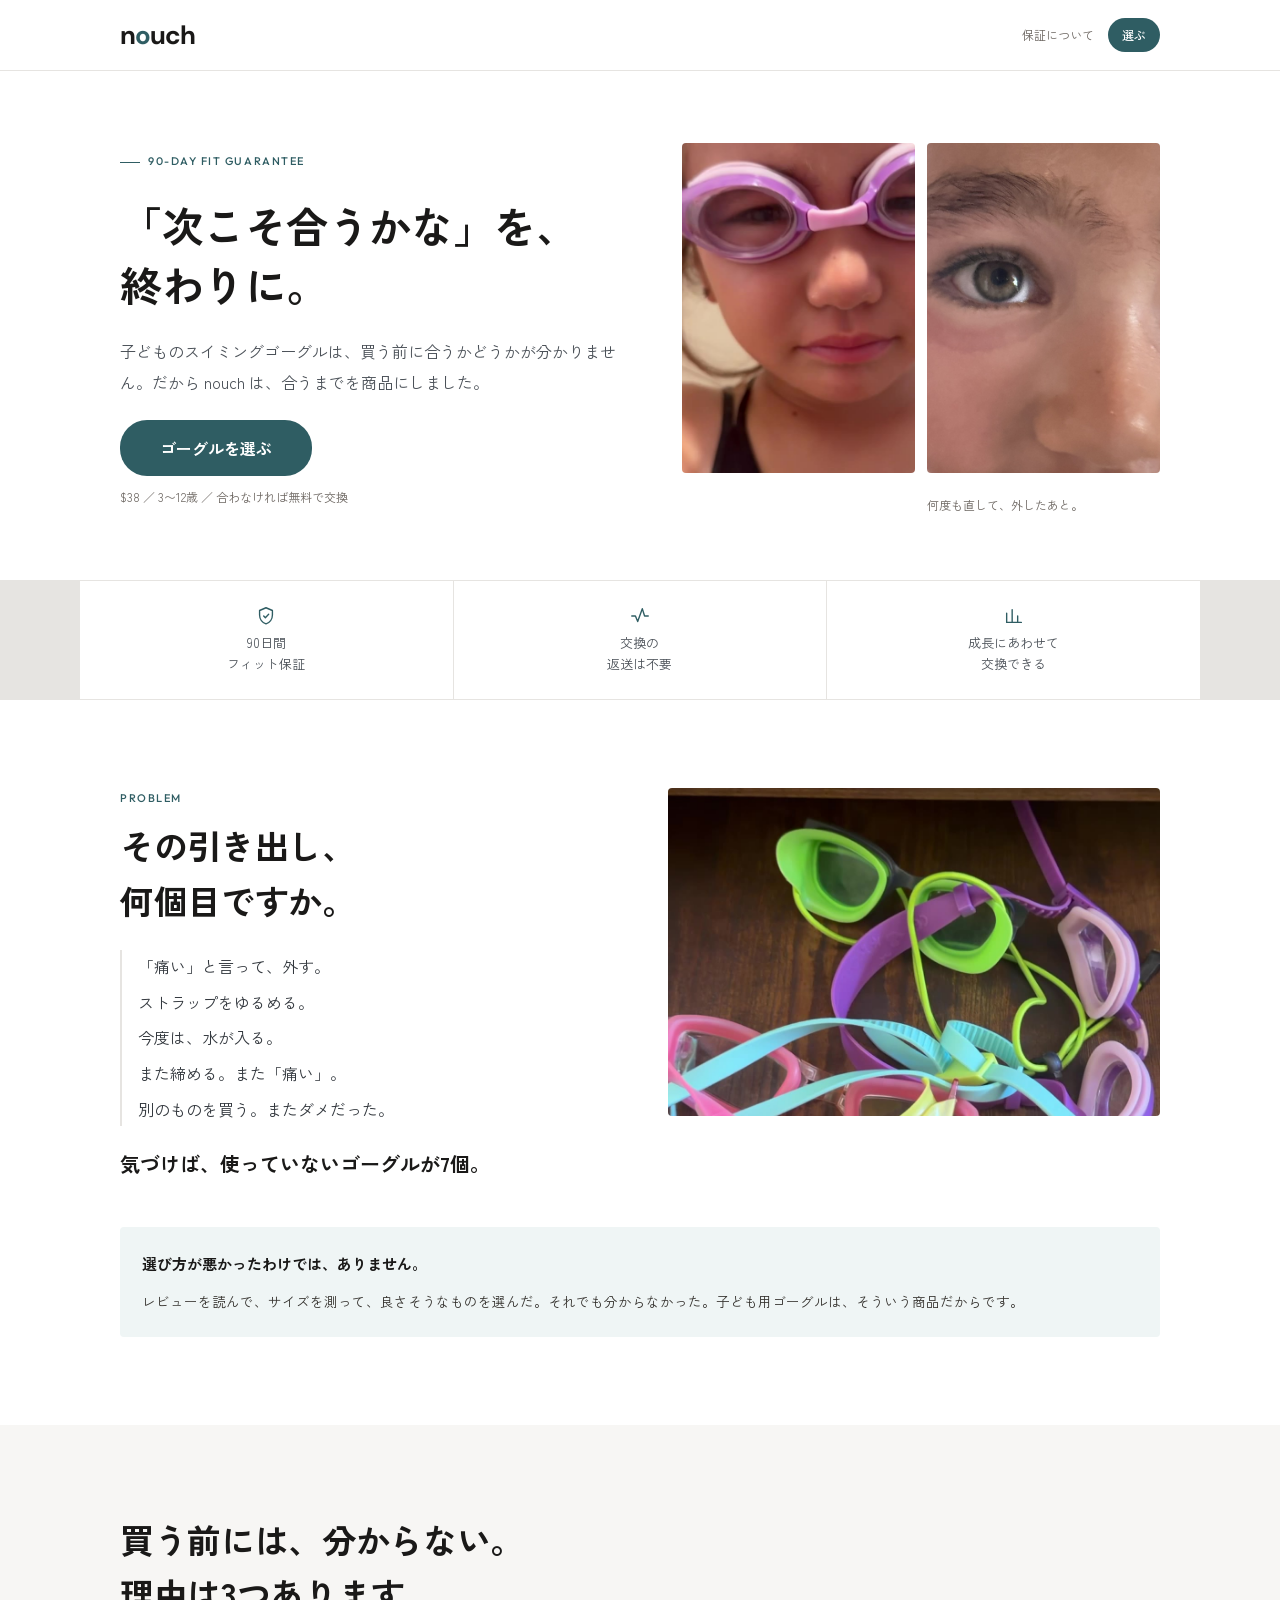
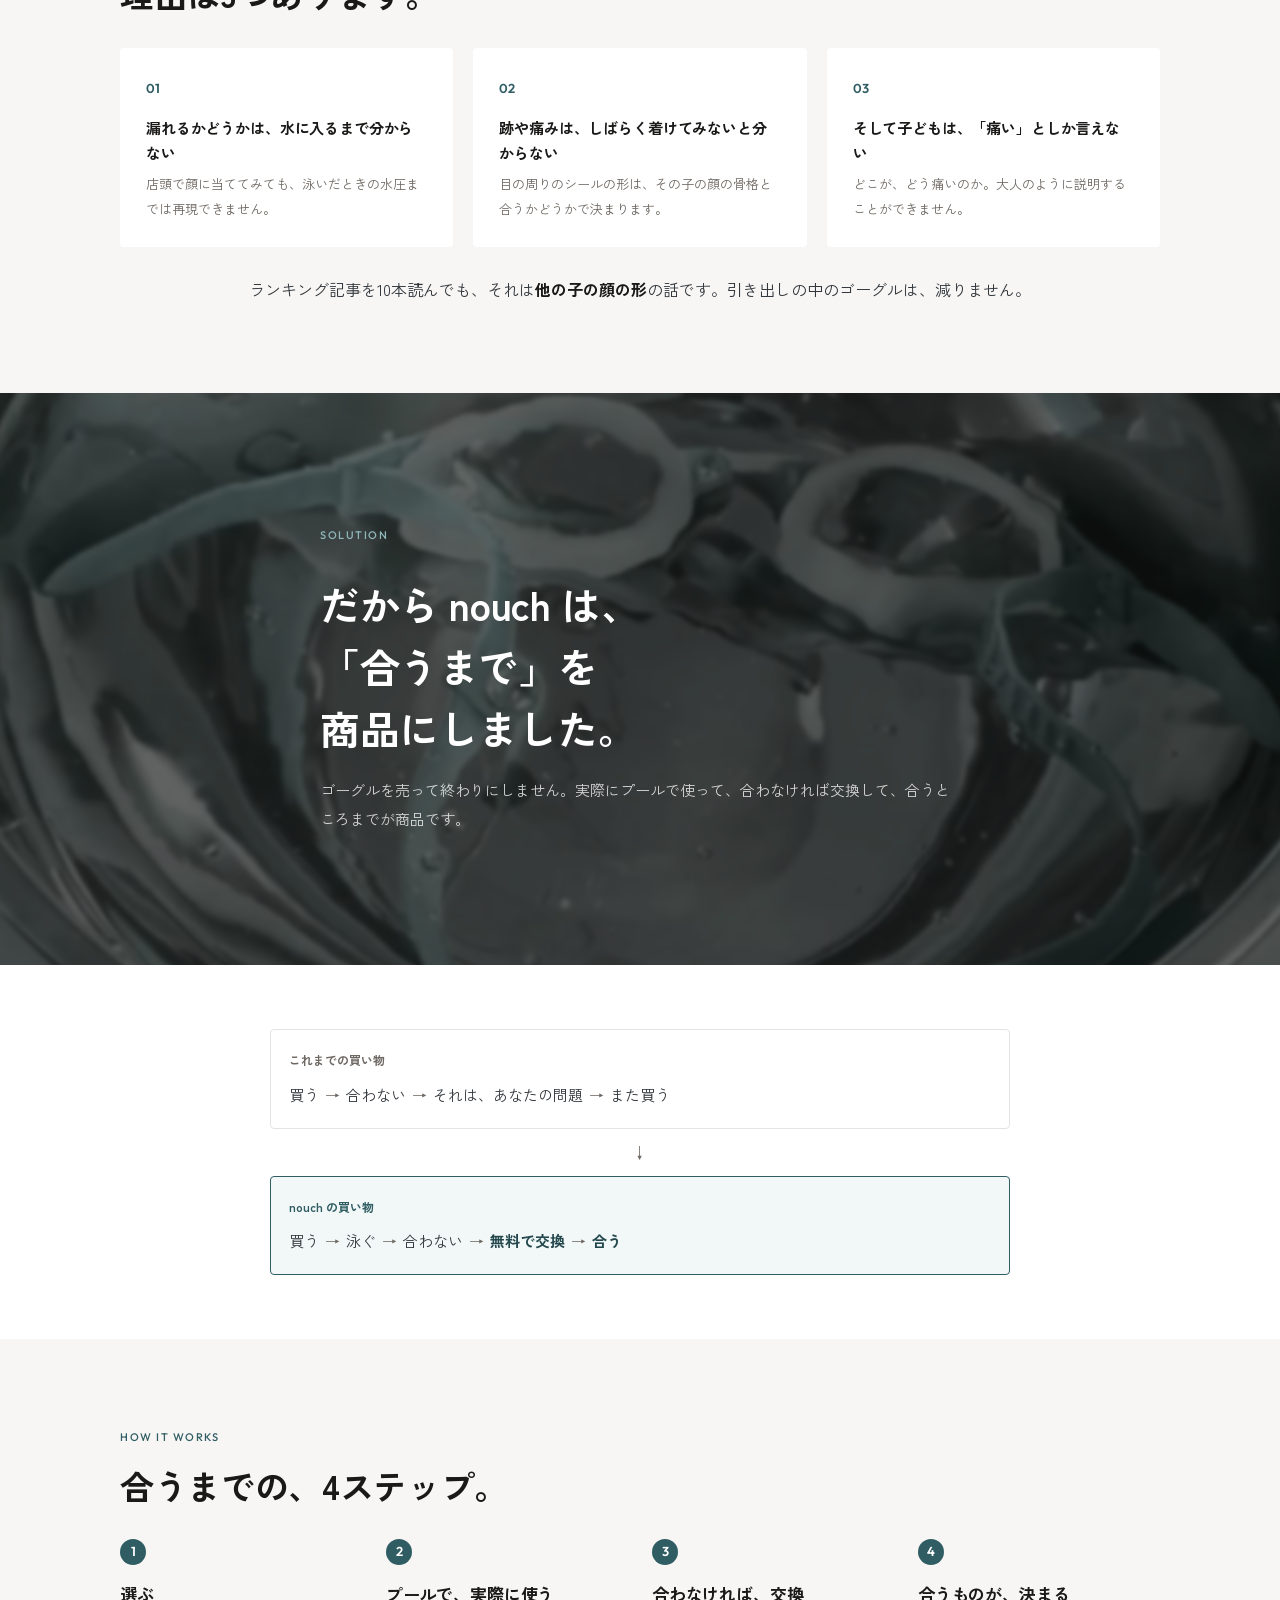
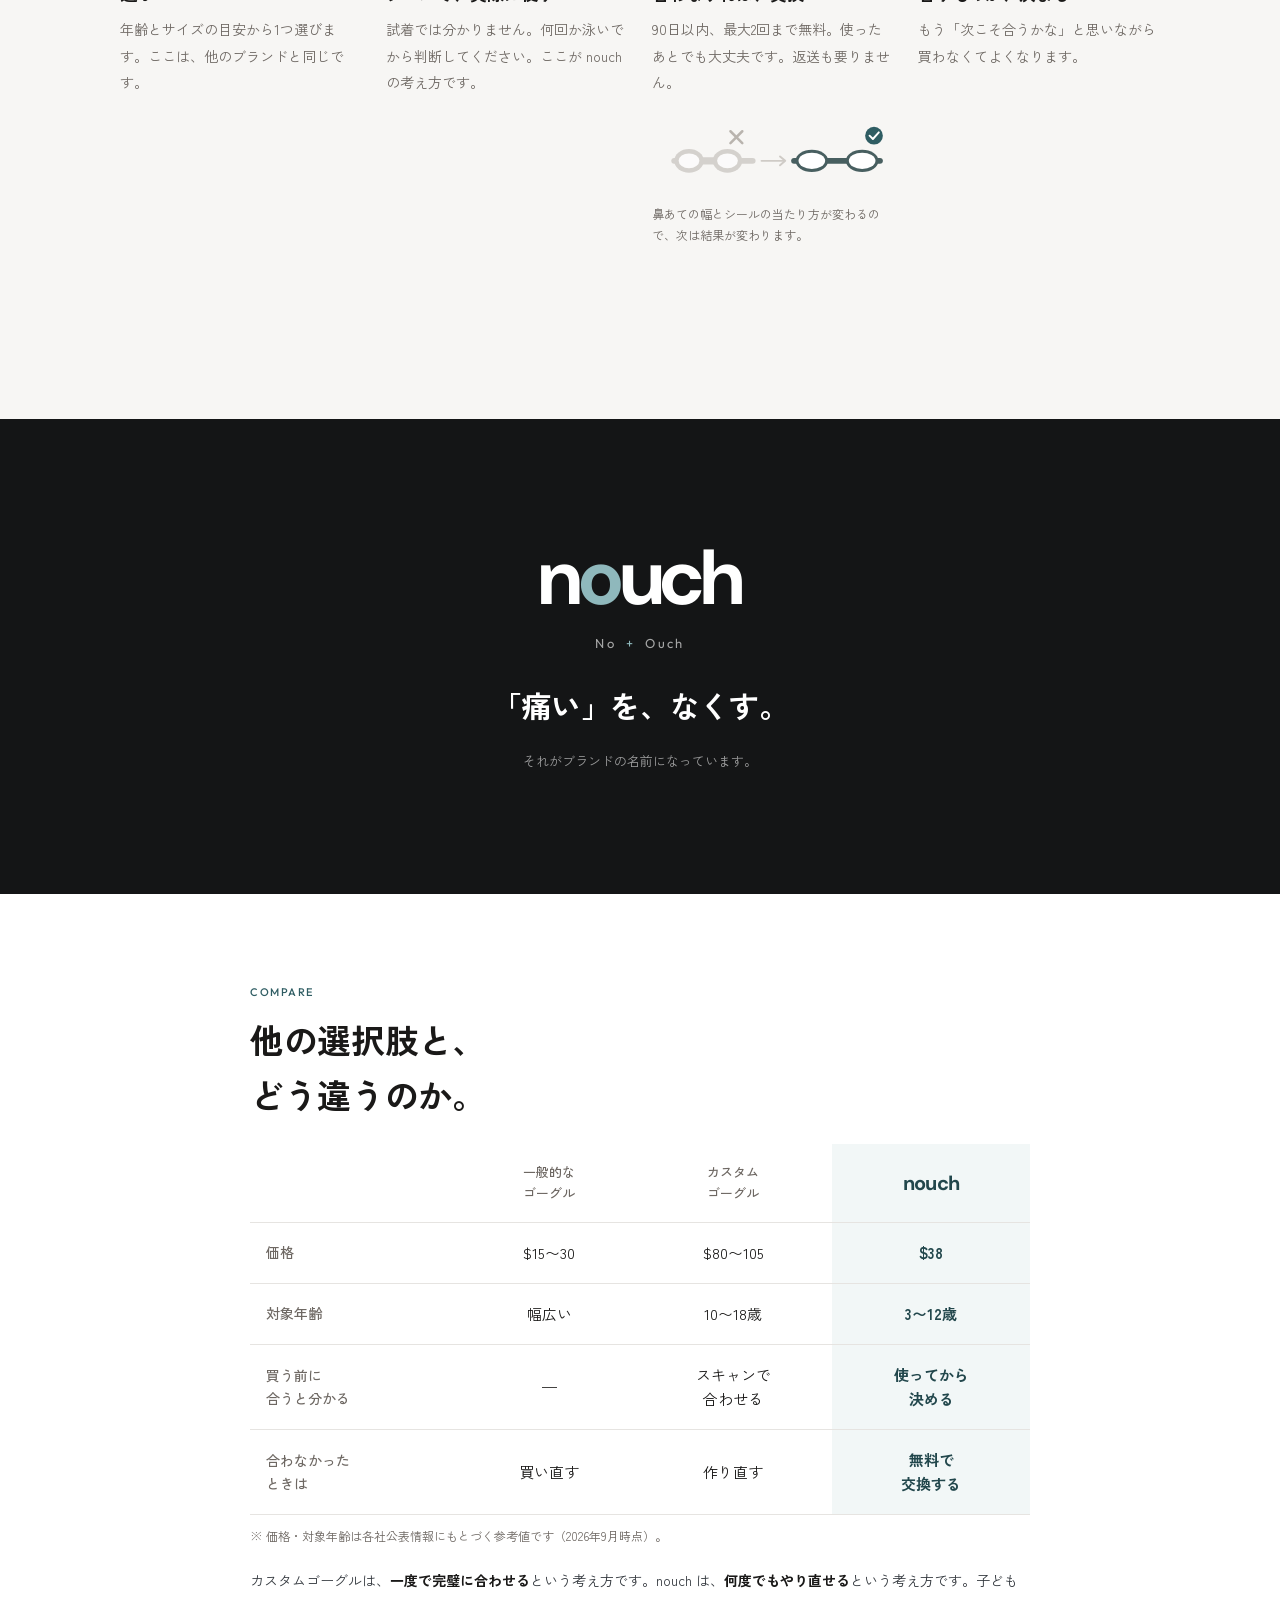
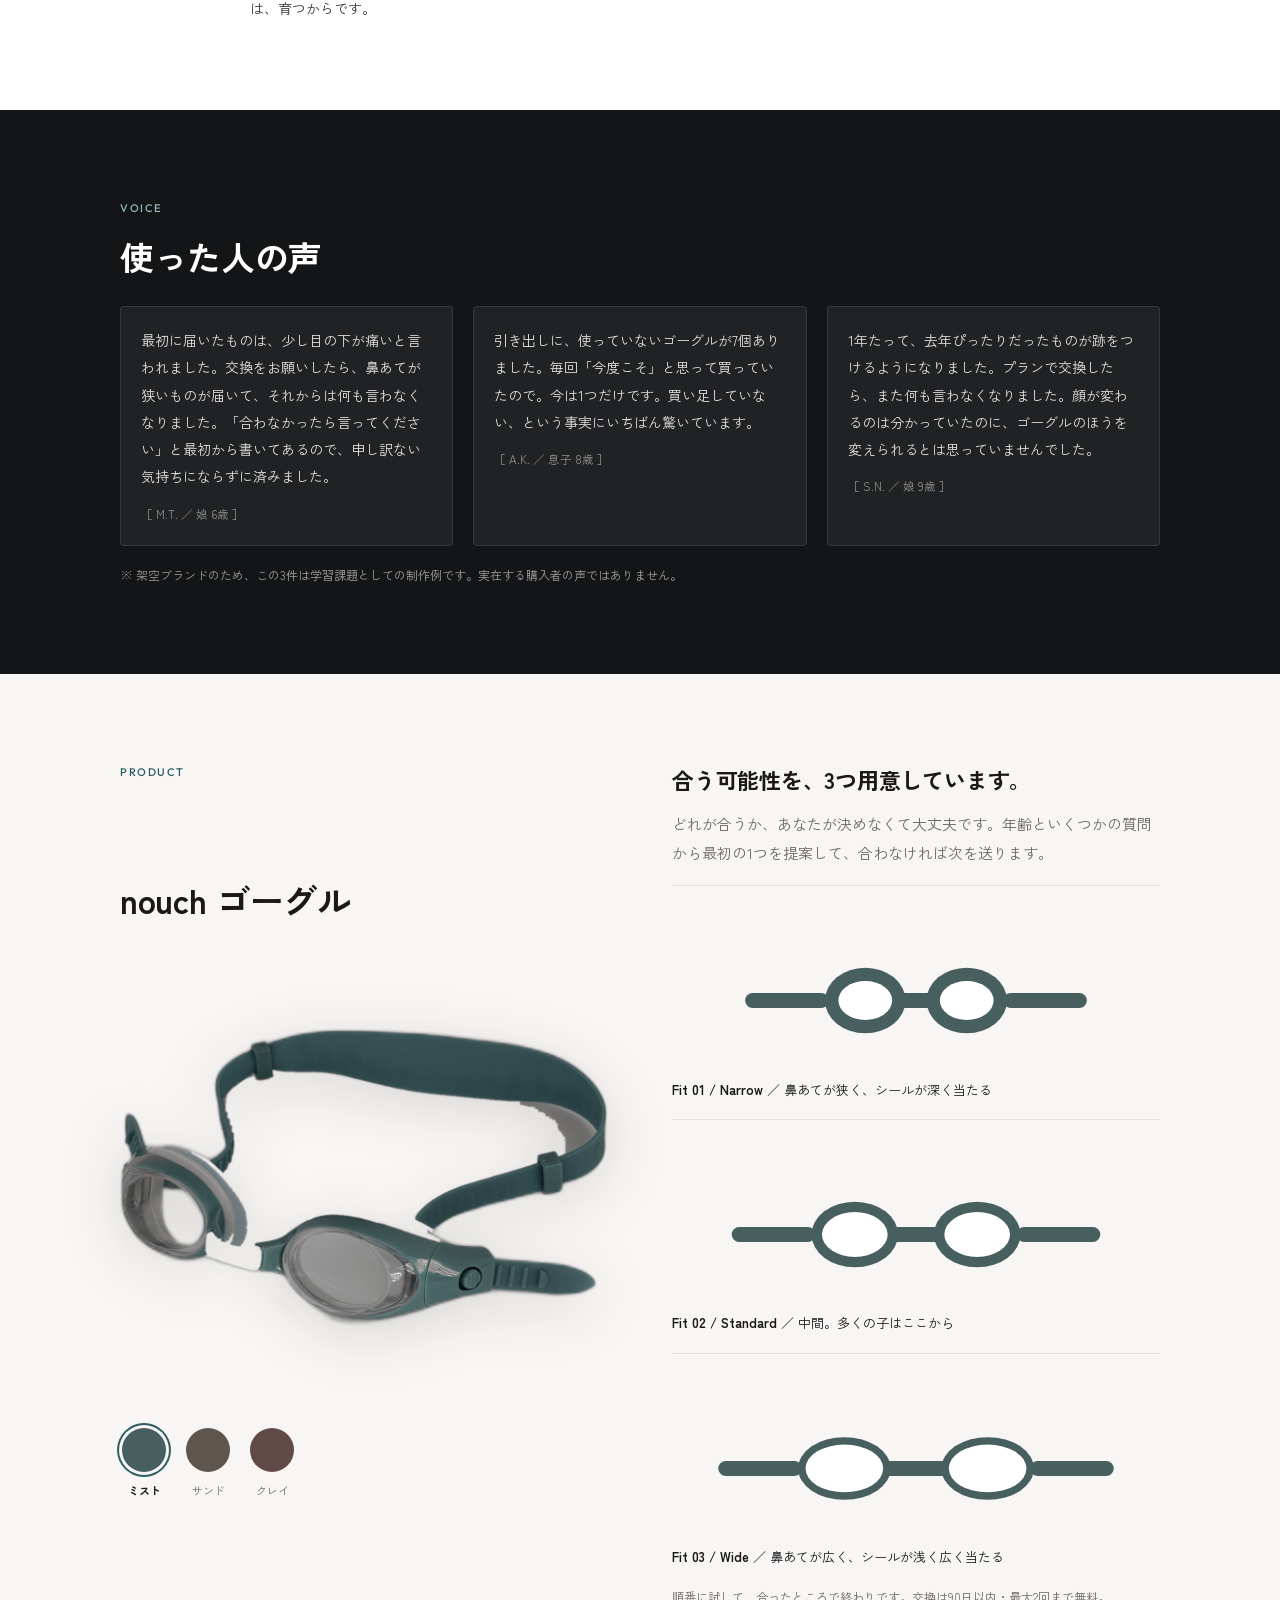
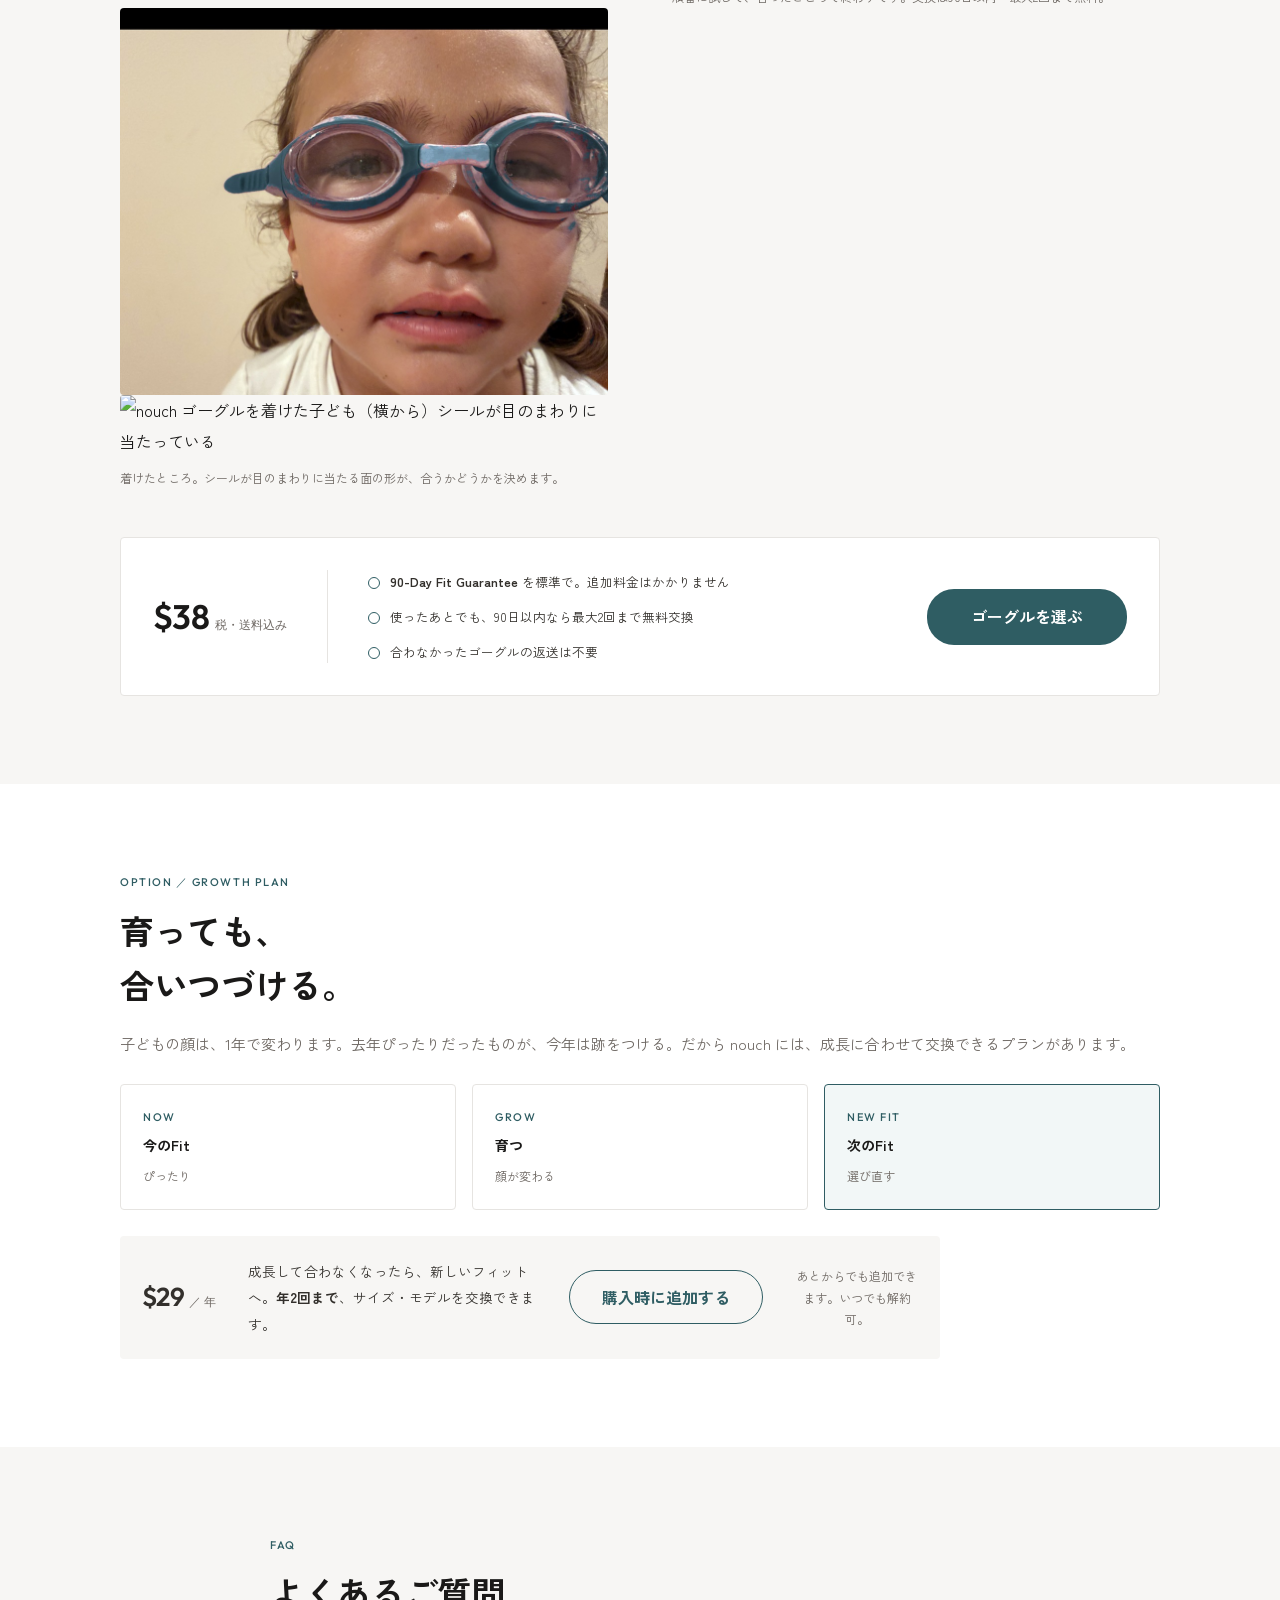
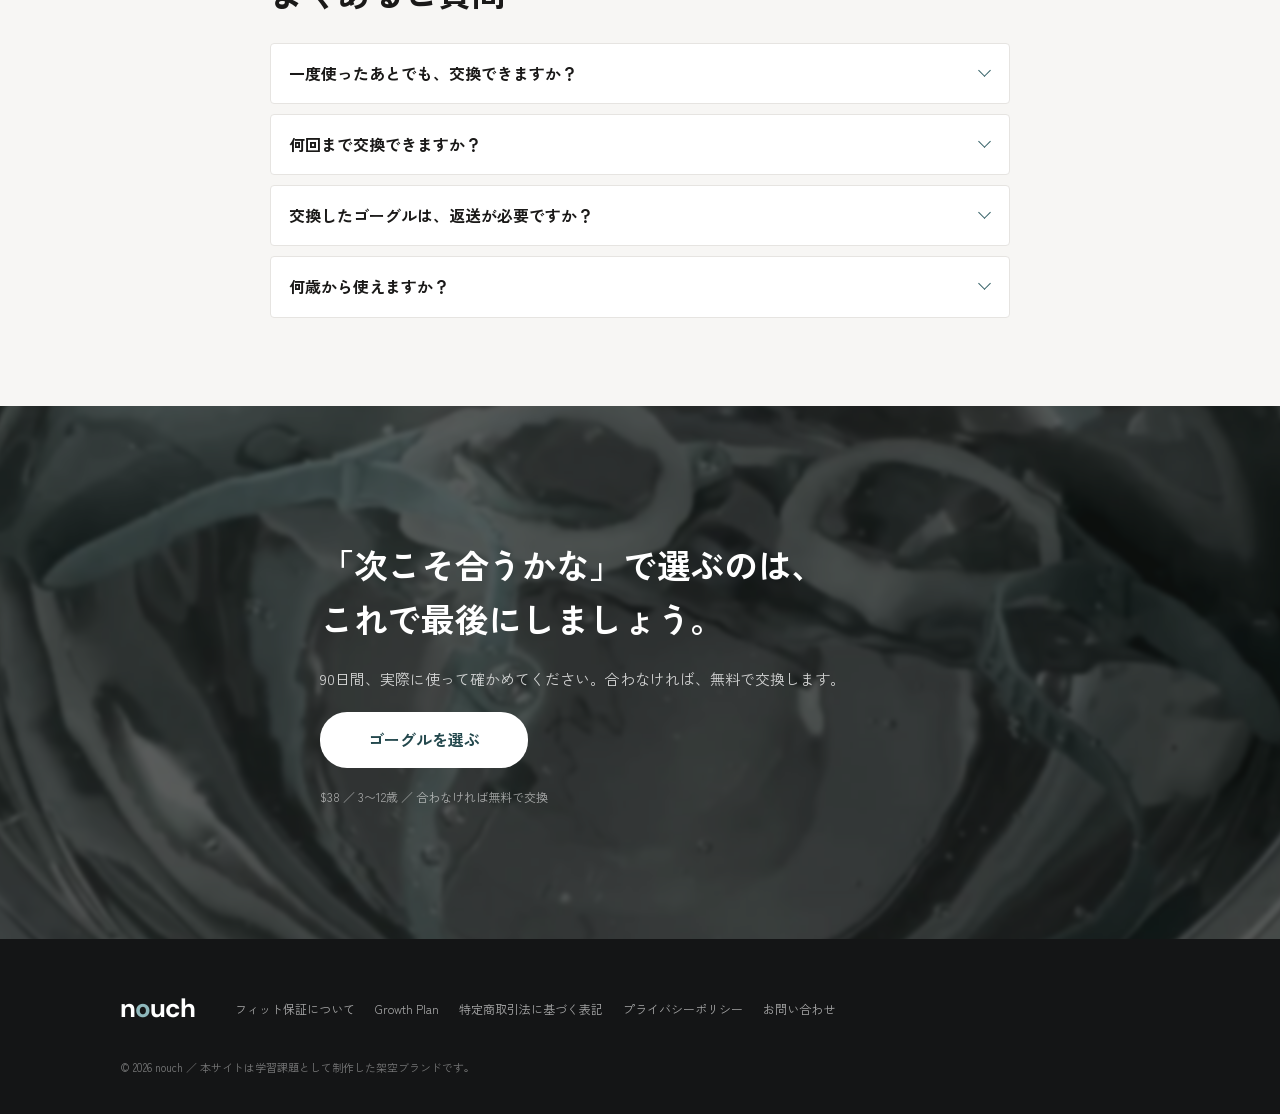
==== index.html @ 3e22a040 "Revise product images and captions in index.html Updated product images and captions for clarity." ====
<!DOCTYPE html>
<html lang="ja">
<head>
<meta charset="UTF-8">
<meta name="viewport" content="width=device-width, initial-scale=1">
<title>nouch ／ 痛くない。そして、育っても合いつづける。</title>
<meta name="description" content="子どものスイミングゴーグルは、買う前に合うかどうかが分かりません。だから nouch は、合うまでを商品にしました。90日間のフィット保証つき。$38。">
<meta property="og:title" content="nouch ／「次こそ合うかな」を、終わりに。">
<meta property="og:description" content="実際にプールで使ってから決められる、子ども用スイミングゴーグル。合わなければ無料で交換します。">
<meta property="og:type" content="website">
<meta property="og:image" content="fv-poster.jpg">
<link rel="preconnect" href="https://fonts.googleapis.com">
<link rel="preconnect" href="https://fonts.gstatic.com" crossorigin>
<link href="https://fonts.googleapis.com/css2?family=Zen+Kaku+Gothic+New:wght@400;500;700&family=Outfit:wght@300;400;500;600&family=DM+Sans:wght@700&display=swap" rel="stylesheet">
<link rel="stylesheet" href="style.css">
<!-- Google Tag Manager -->
<script>(function(w,d,s,l,i){w[l]=w[l]||[];w[l].push({'gtm.start':
new Date().getTime(),event:'gtm.js'});var f=d.getElementsByTagName(s)[0],
j=d.createElement(s),dl=l!='dataLayer'?'&l='+l:'';j.async=true;j.src=
'https://www.googletagmanager.com/gtm.js?id='+i+dl;f.parentNode.insertBefore(j,f);
})(window,document,'script','dataLayer','GTM-XXXXXXX');</script>
<!-- End Google Tag Manager -->
</head>
<body>
<noscript><iframe src="https://www.googletagmanager.com/ns.html?id=GTM-XXXXXXX"
height="0" width="0" style="display:none;visibility:hidden"></iframe></noscript>

<!-- ============ header ============ -->
<header class="header">
  <div class="wrap header__in">
    <a class="logo" href="#top">n<span>o</span>uch</a>
    <nav class="header__nav">
      <a href="#faq">保証について</a>
      <a class="btn btn--sm" href="#product" data-cta="header">選ぶ</a>
    </nav>
  </div>
</header>

<main id="top">

<!-- ============ FV ============ -->
<section class="fv">
  <div class="wrap fv__in">
    <div class="fv__copy">
      <p class="eyebrow"><span class="eyebrow__rule"></span>90-DAY FIT GUARANTEE</p>
      <h1 class="fv__h1">「次こそ合うかな」を、<br>終わりに。</h1>
      <p class="fv__lead">子どものスイミングゴーグルは、買う前に合うかどうかが分かりません。だから nouch は、合うまでを商品にしました。</p>
      <div class="fv__cta">
        <a class="btn btn--lg" href="#product" data-cta="fv">ゴーグルを選ぶ</a>
        <p class="note note--center">$38 ／ 3〜12歳 ／ 合わなければ無料で交換</p>
      </div>
    </div>
    <figure class="fv__media">
      <video class="fv__video" src="fv-fit.mp4" poster="fv-poster.jpg"
             autoplay muted loop playsinline preload="metadata"
             aria-label="いま使っているゴーグルを着けて、指で何度も位置を直している"></video>
      <img class="fv__mark" src="mark.jpg" alt="ゴーグルを外したあと、目のまわりに残った跡">
      <figcaption class="caption">何度も直して、外したあと。</figcaption>
    </figure>
  </div>
</section>

<!-- ============ trust bar ============ -->
<section class="trust">
  <div class="wrap trust__in">
    <div class="trust__item">
      <svg viewBox="0 0 24 24" aria-hidden="true"><path d="M12 3l7 3v5c0 4.4-2.9 8.3-7 9.5C7.9 19.3 5 15.4 5 11V6l7-3z"/><path d="M9.5 12l1.8 1.8 3.6-3.6"/></svg>
      <p>90日間<br>フィット保証</p>
    </div>
    <div class="trust__item">
      <svg viewBox="0 0 24 24" aria-hidden="true"><path d="M3 12h4l2.5 6 5-14L17 12h4"/></svg>
      <p>交換の<br>返送は不要</p>
    </div>
    <div class="trust__item">
      <svg viewBox="0 0 24 24" aria-hidden="true"><path d="M4 19V9M10 19V5M16 19v-7M4 19h16"/></svg>
      <p>成長にあわせて<br>交換できる</p>
    </div>
  </div>
</section>

<!-- ============ problem ============ -->
<section class="problem">
  <div class="wrap">
    <p class="label">PROBLEM</p>
    <h2 class="h2">その引き出し、<br>何個目ですか。</h2>
    <figure class="figure reveal">
      <video class="figure__video" id="drawerVideo"
             src="drawer.mp4" poster="drawer.jpg"
             muted playsinline preload="metadata"
             aria-label="引き出しを開けると、使われなくなった子ども用スイミングゴーグルが詰まっている"></video>
    </figure>
    <ol class="loop reveal">
      <li>「痛い」と言って、外す。</li>
      <li>ストラップをゆるめる。</li>
      <li>今度は、水が入る。</li>
      <li>また締める。また「痛い」。</li>
      <li>別のものを買う。またダメだった。</li>
    </ol>
    <p class="loop__end reveal">気づけば、使っていないゴーグルが7個。</p>

    <div class="card card--soft reveal">
      <p class="card__title">選び方が悪かったわけでは、ありません。</p>
      <p>レビューを読んで、サイズを測って、良さそうなものを選んだ。それでも分からなかった。子ども用ゴーグルは、そういう商品だからです。</p>
    </div>
  </div>
</section>

<!-- ============ why you can't know ============ -->
<section class="why">
  <div class="wrap">
    <h2 class="h2">買う前には、分からない。<br>理由は3つあります。</h2>
    <ol class="reasons">
      <li class="reason reveal">
        <span class="reason__no">01</span>
        <div>
          <h3>漏れるかどうかは、水に入るまで分からない</h3>
          <p>店頭で顔に当ててみても、泳いだときの水圧までは再現できません。</p>
        </div>
      </li>
      <li class="reason reveal">
        <span class="reason__no">02</span>
        <div>
          <h3>跡や痛みは、しばらく着けてみないと分からない</h3>
          <p>目の周りのシールの形は、その子の顔の骨格と合うかどうかで決まります。</p>
        </div>
      </li>
      <li class="reason reveal">
        <span class="reason__no">03</span>
        <div>
          <h3>そして子どもは、「痛い」としか言えない</h3>
          <p>どこが、どう痛いのか。大人のように説明することができません。</p>
        </div>
      </li>
    </ol>
    <p class="why__close reveal">ランキング記事を10本読んでも、それは<strong>他の子の顔の形</strong>の話です。引き出しの中のゴーグルは、減りません。</p>
  </div>
</section>

<!-- ============ solution turn ============ -->
<section class="solution">
  <video class="solution__bg" src="water.mp4" poster="water.jpg"
         autoplay muted loop playsinline preload="none"></video>
  <div class="solution__scrim"></div>
  <div class="wrap solution__in">
    <p class="label label--light">SOLUTION</p>
    <h2 class="h2 h2--light">だから nouch は、<br>「合うまで」を<br>商品にしました。</h2>
    <p class="lead lead--light">ゴーグルを売って終わりにしません。実際にプールで使って、合わなければ交換して、合うところまでが商品です。</p>
  </div>
</section>

<!-- ============ before / after ============ -->
<section class="flowcmp">
  <div class="wrap">
    <div class="flowcmp__box reveal">
      <p class="flowcmp__ttl">これまでの買い物</p>
      <p class="flowcmp__row">買う <span>→</span> 合わない <span>→</span> それは、あなたの問題 <span>→</span> また買う</p>
    </div>
    <div class="flowcmp__arrow" aria-hidden="true">↓</div>
    <div class="flowcmp__box flowcmp__box--on reveal">
      <p class="flowcmp__ttl">nouch の買い物</p>
      <p class="flowcmp__row">買う <span>→</span> 泳ぐ <span>→</span> 合わない <span>→</span> <strong>無料で交換</strong> <span>→</span> <strong>合う</strong></p>
    </div>
  </div>
</section>

<!-- ============ how it works ============ -->
<section class="how" id="how">
  <div class="wrap">
    <p class="label">HOW IT WORKS</p>
    <h2 class="h2">合うまでの、4ステップ。</h2>
    <ol class="steps">
      <li class="step reveal">
        <span class="step__no">1</span>
        <div class="step__body">
          <h3>選ぶ</h3>
          <p>年齢とサイズの目安から1つ選びます。ここは、他のブランドと同じです。</p>
        </div>
      </li>
      <li class="step reveal">
        <span class="step__no">2</span>
        <div class="step__body">
          <h3>プールで、実際に使う</h3>
          <p>試着では分かりません。何回か泳いでから判断してください。ここが nouch の考え方です。</p>
        </div>
      </li>
      <li class="step reveal">
        <span class="step__no">3</span>
        <div class="step__body">
          <h3>合わなければ、交換</h3>
          <p>90日以内、最大2回まで無料。使ったあとでも大丈夫です。返送も要りません。</p>

          <figure class="switch" id="switch">
            <svg viewBox="0 0 327 112" role="img" aria-label="合わなかったフィットから、別のフィットへ交換される図">
              <g class="switch__a">
                <rect x="50" y="61" width="52" height="10" rx="5"/>
                <path d="M 30 66 h 14" stroke-width="8" stroke-linecap="round"/>
                <path d="M 122 66 h 14" stroke-width="8" stroke-linecap="round"/>
                <ellipse cx="50" cy="66" rx="20" ry="16"/>
                <ellipse cx="102" cy="66" rx="20" ry="16"/>
                <ellipse class="lens" cx="50" cy="66" rx="14" ry="10"/>
                <ellipse class="lens" cx="102" cy="66" rx="14" ry="10"/>
              </g>
              <g class="switch__x">
                <path d="M 106 26 l 16 16"/><path d="M 122 26 l -16 16"/>
              </g>
              <g class="switch__arrow">
                <path d="M 148 66 h 30"/>
                <path d="M 173 60 l 7 6 l -7 6"/>
              </g>
              <g class="switch__b">
                <rect x="216" y="62" width="68" height="8" rx="4"/>
                <path d="M 192 66 h 14" stroke-width="8" stroke-linecap="round"/>
                <path d="M 294 66 h 14" stroke-width="8" stroke-linecap="round"/>
                <ellipse cx="216" cy="66" rx="22" ry="15"/>
                <ellipse cx="284" cy="66" rx="22" ry="15"/>
                <ellipse class="lens" cx="216" cy="66" rx="18" ry="11"/>
                <ellipse class="lens" cx="284" cy="66" rx="18" ry="11"/>
              </g>
              <g class="switch__check">
                <circle cx="300" cy="32" r="12"/>
                <path d="M 294 32 l 4.5 4.5 l 8 -9"/>
              </g>
            </svg>
            <figcaption class="note">鼻あての幅とシールの当たり方が変わるので、次は結果が変わります。</figcaption>
          </figure>
        </div>
      </li>
      <li class="step reveal">
        <span class="step__no">4</span>
        <div class="step__body">
          <h3>合うものが、決まる</h3>
          <p>もう「次こそ合うかな」と思いながら買わなくてよくなります。</p>
        </div>
      </li>
    </ol>
    <p class="callout reveal">合わなかったゴーグルの返送は不要です。送り返す手間も、送料もかかりません。</p>
  </div>
</section>

<!-- ============ name reveal ============ -->
<section class="name">
  <div class="wrap name__in">
    <p class="name__mark">n<span>o</span>uch</p>
    <p class="name__eq"><span>No</span><i>+</i><span>Ouch</span></p>
    <h2 class="name__h">「痛い」を、なくす。</h2>
    <p class="name__sub">それがブランドの名前になっています。</p>
  </div>
</section>

<!-- ============ compare ============ -->
<section class="compare">
  <div class="wrap">
    <p class="label">COMPARE</p>
    <h2 class="h2">他の選択肢と、<br>どう違うのか。</h2>
    <div class="table-scroll reveal">
      <table class="table">
        <thead>
          <tr>
            <th scope="col"><span class="sr-only">項目</span></th>
            <th scope="col">一般的な<br>ゴーグル</th>
            <th scope="col">カスタム<br>ゴーグル</th>
            <th scope="col" class="is-nouch">nouch</th>
          </tr>
        </thead>
        <tbody>
          <tr><th scope="row">価格</th><td>$15〜30</td><td>$80〜105</td><td class="is-nouch">$38</td></tr>
          <tr><th scope="row">対象年齢</th><td>幅広い</td><td>10〜18歳</td><td class="is-nouch">3〜12歳</td></tr>
          <tr><th scope="row">買う前に<br>合うと分かる</th><td>—</td><td>スキャンで<br>合わせる</td><td class="is-nouch">使ってから<br>決める</td></tr>
          <tr><th scope="row">合わなかった<br>ときは</th><td>買い直す</td><td>作り直す</td><td class="is-nouch">無料で<br>交換する</td></tr>
        </tbody>
      </table>
    </div>
    <p class="note">※ 価格・対象年齢は各社公表情報にもとづく参考値です（2026年9月時点）。</p>
    <p class="compare__close reveal">カスタムゴーグルは、<strong>一度で完璧に合わせる</strong>という考え方です。nouch は、<strong>何度でもやり直せる</strong>という考え方です。子どもは、育つからです。</p>
  </div>
</section>

<!-- ============ voice ============ -->
<section class="voice">
  <div class="wrap">
    <p class="label label--light">VOICE</p>
    <h2 class="h2 h2--light">使った人の声</h2>
    <div class="voice__list">
      <blockquote class="quote reveal">
        <p>最初に届いたものは、少し目の下が痛いと言われました。交換をお願いしたら、鼻あてが狭いものが届いて、それからは何も言わなくなりました。「合わなかったら言ってください」と最初から書いてあるので、申し訳ない気持ちにならずに済みました。</p>
        <footer>［ M.T. ／ 娘 6歳 ］</footer>
      </blockquote>
      <blockquote class="quote reveal">
        <p>引き出しに、使っていないゴーグルが7個ありました。毎回「今度こそ」と思って買っていたので。今は1つだけです。買い足していない、という事実にいちばん驚いています。</p>
        <footer>［ A.K. ／ 息子 8歳 ］</footer>
      </blockquote>
      <blockquote class="quote reveal">
        <p>1年たって、去年ぴったりだったものが跡をつけるようになりました。プランで交換したら、また何も言わなくなりました。顔が変わるのは分かっていたのに、ゴーグルのほうを変えられるとは思っていませんでした。</p>
        <footer>［ S.N. ／ 娘 9歳 ］</footer>
      </blockquote>
    </div>
    <p class="note note--light">※ 架空ブランドのため、この3件は学習課題としての制作例です。実在する購入者の声ではありません。</p>
  </div>
</section>

<!-- ============ product ============ -->
<section class="product" id="product">
  <div class="wrap">
    <p class="label">PRODUCT</p>
    <h2 class="h2">nouch ゴーグル</h2>

    <figure class="product__photo">
      <img id="productImg" src="product-mist.png" alt="nouch ゴーグル ミスト">
    </figure>

    <div class="swatches" role="group" aria-label="カラーを選ぶ">
      <button class="swatch is-on" data-color="mist" aria-pressed="true"><span style="background:#485F60"></span>ミスト</button>
      <button class="swatch" data-color="sand" aria-pressed="false"><span style="background:#5E554E"></span>サンド</button>
      <button class="swatch" data-color="clay" aria-pressed="false"><span style="background:#604947"></span>クレイ</button>
    </div>
    <figure class="product__worn reveal">
      <div class="product__worn-grid">
        <img src="product-worn.jpg" alt="nouch ゴーグルを着けた子ども（正面）">
        <img src="product-side.jpg" alt="nouch ゴーグルを着けた子ども（横から）シールが目のまわりに当たっている">
      </div>
      <figcaption class="caption">着けたところ。シールが目のまわりに当たる面の形が、合うかどうかを決めます。</figcaption>
    </figure>

    <!-- fit lineup -->
    <div class="fits reveal">
      <h3 class="h3">合う可能性を、3つ用意しています。</h3>
      <p class="lead">どれが合うか、あなたが決めなくて大丈夫です。年齢といくつかの質問から最初の1つを提案して、合わなければ次を送ります。</p>

      <div class="fit">
        <svg class="fit__svg" viewBox="0 0 327 112" aria-hidden="true">
          <rect x="129.5" y="61" width="68" height="10" rx="5"/>
          <path d="M 100 66 h -46" stroke-width="10" stroke-linecap="round"/>
          <path d="M 227 66 h 46" stroke-width="10" stroke-linecap="round"/>
          <ellipse cx="129.5" cy="66" rx="27" ry="22"/><ellipse cx="197.5" cy="66" rx="27" ry="22"/>
          <ellipse class="lens" cx="129.5" cy="66" rx="18" ry="13"/><ellipse class="lens" cx="197.5" cy="66" rx="18" ry="13"/>
        </svg>
        <p class="fit__label"><strong>Fit 01 / Narrow</strong> ／ 鼻あてが狭く、シールが深く当たる</p>
      </div>
      <div class="fit">
        <svg class="fit__svg" viewBox="0 0 327 112" aria-hidden="true">
          <rect x="122.5" y="61" width="82" height="10" rx="5"/>
          <path d="M 91 66 h -46" stroke-width="10" stroke-linecap="round"/>
          <path d="M 236 66 h 46" stroke-width="10" stroke-linecap="round"/>
          <ellipse cx="122.5" cy="66" rx="29" ry="22"/><ellipse cx="204.5" cy="66" rx="29" ry="22"/>
          <ellipse class="lens" cx="122.5" cy="66" rx="22" ry="15"/><ellipse class="lens" cx="204.5" cy="66" rx="22" ry="15"/>
        </svg>
        <p class="fit__label"><strong>Fit 02 / Standard</strong> ／ 中間。多くの子はここから</p>
      </div>
      <div class="fit">
        <svg class="fit__svg" viewBox="0 0 327 112" aria-hidden="true">
          <rect x="115.5" y="61" width="96" height="10" rx="5"/>
          <path d="M 82 66 h -46" stroke-width="10" stroke-linecap="round"/>
          <path d="M 245 66 h 46" stroke-width="10" stroke-linecap="round"/>
          <ellipse cx="115.5" cy="66" rx="31" ry="21"/><ellipse cx="211.5" cy="66" rx="31" ry="21"/>
          <ellipse class="lens" cx="115.5" cy="66" rx="26" ry="16"/><ellipse class="lens" cx="211.5" cy="66" rx="26" ry="16"/>
        </svg>
        <p class="fit__label"><strong>Fit 03 / Wide</strong> ／ 鼻あてが広く、シールが浅く広く当たる</p>
      </div>
      <p class="note">順番に試して、合ったところで終わりです。交換は90日以内・最大2回まで無料。</p>
    </div>

    <!-- colours -->

    <!-- price -->
    <div class="price reveal">
      <p class="price__num">$38 <small>税・送料込み</small></p>
      <ul class="price__list">
        <li><strong>90-Day Fit Guarantee</strong> を標準で。追加料金はかかりません</li>
        <li>使ったあとでも、90日以内なら最大2回まで無料交換</li>
        <li>合わなかったゴーグルの返送は不要</li>
      </ul>
      <a class="btn btn--lg btn--full" href="#" data-cta="product">ゴーグルを選ぶ</a>
    </div>
  </div>
</section>

<!-- ============ growth plan ============ -->
<section class="growth">
  <div class="wrap">
    <p class="label">OPTION ／ GROWTH PLAN</p>
    <h2 class="h2">育っても、<br>合いつづける。</h2>
    <p class="lead">子どもの顔は、1年で変わります。去年ぴったりだったものが、今年は跡をつける。だから nouch には、成長に合わせて交換できるプランがあります。</p>

    <ol class="grow reveal">
      <li><span class="grow__k">NOW</span><span class="grow__t">今のFit</span><span class="grow__d">ぴったり</span></li>
      <li><span class="grow__k">GROW</span><span class="grow__t">育つ</span><span class="grow__d">顔が変わる</span></li>
      <li><span class="grow__k">NEW FIT</span><span class="grow__t">次のFit</span><span class="grow__d">選び直す</span></li>
    </ol>

    <div class="card reveal">
      <p class="price__num price__num--sm">$29 <small>／ 年</small></p>
      <p>成長して合わなくなったら、新しいフィットへ。<strong>年2回まで</strong>、サイズ・モデルを交換できます。</p>
      <a class="btn btn--ghost btn--full" href="#" data-cta="growth">購入時に追加する</a>
      <p class="note note--center">あとからでも追加できます。いつでも解約可。</p>
    </div>
  </div>
</section>

<!-- ============ faq ============ -->
<section class="faq" id="faq">
  <div class="wrap">
    <p class="label">FAQ</p>
    <h2 class="h2">よくあるご質問</h2>
    <div class="faq__list">
      <details class="qa">
        <summary>一度使ったあとでも、交換できますか？</summary>
        <p>はい。むしろ、実際にプールで使ってから判断してください。試着だけでは分からないというのが、nouch の出発点です。</p>
      </details>
      <details class="qa">
        <summary>何回まで交換できますか？</summary>
        <p>ご購入から90日以内、最大2回までです。3つ試して決まらない場合は、私たちの型が足りていないということなので、個別にご相談させてください。</p>
      </details>
      <details class="qa">
        <summary>交換したゴーグルは、返送が必要ですか？</summary>
        <p>不要です。衛生上、使用済みのものを再販することはありません。そのままお手元で処分いただいて構いません。</p>
      </details>
      <details class="qa">
        <summary>何歳から使えますか？</summary>
        <p>3〜12歳を対象に設計しています。特に、まだ自分でフィット感をうまく説明できない4〜9歳のお子さんに向いています。</p>
      </details>
    </div>
  </div>
</section>

<!-- ============ final CTA ============ -->
<section class="final">
  <video class="final__bg" src="water.mp4" poster="water.jpg"
         autoplay muted loop playsinline preload="none"></video>
  <div class="final__scrim"></div>
  <div class="wrap final__in">
    <h2 class="h2 h2--light">「次こそ合うかな」で選ぶのは、<br>これで最後にしましょう。</h2>
    <p class="lead lead--light">90日間、実際に使って確かめてください。合わなければ、無料で交換します。</p>
    <a class="btn btn--lg btn--white btn--full" href="#product" data-cta="final">ゴーグルを選ぶ</a>
    <p class="note note--center note--light">$38 ／ 3〜12歳 ／ 合わなければ無料で交換</p>
  </div>
</section>

</main>

<!-- ============ footer ============ -->
<footer class="footer">
  <div class="wrap">
    <p class="logo logo--light">n<span>o</span>uch</p>
    <nav class="footer__nav">
      <a href="#faq">フィット保証について</a>
      <a href="#">Growth Plan</a>
      <a href="#">特定商取引法に基づく表記</a>
      <a href="#">プライバシーポリシー</a>
      <a href="#">お問い合わせ</a>
    </nav>
    <p class="footer__copy">© 2026 nouch ／ 本サイトは学習課題として制作した架空ブランドです。</p>
  </div>
</footer>

<script src="script.js"></script>
</body>
</html>
---- style.css ----
/* ==========================================================
   nouch LP
   ========================================================== */

:root{
  --mist:#485F60;
  --sand:#5E554E;
  --clay:#604947;
  --accent:#2F5D63;
  --accent-deep:#22474C;
  --accent-light:#8FB8BC;
  --ink:#1A1918;
  --ink-muted:#6E6863;
  --paper:#F7F6F4;
  --line:#E6E4E1;
  --deep:#141516;
  --white:#FFFFFF;

  --wrap:375px;
  --pad:24px;
  --r:4px;
}

*,*::before,*::after{box-sizing:border-box}
html{-webkit-text-size-adjust:100%;scroll-behavior:smooth}
body{
  margin:0;
  background:var(--white);
  color:var(--ink);
  font-family:"Zen Kaku Gothic New","Hiragino Sans","Noto Sans JP",system-ui,sans-serif;
  font-size:15px;
  line-height:1.95;
  -webkit-font-smoothing:antialiased;
  overflow-x:hidden;
}
img,video{max-width:100%;display:block}
p{margin:0}
h1,h2,h3{margin:0;font-weight:700;letter-spacing:-.01em}
ol,ul{margin:0;padding:0;list-style:none}
a{color:inherit}
button{font:inherit;color:inherit;background:none;border:0;cursor:pointer}
table{border-collapse:collapse;width:100%}

.wrap{width:100%;max-width:var(--wrap);margin-inline:auto;padding-inline:var(--pad)}
.sr-only{position:absolute;width:1px;height:1px;overflow:hidden;clip:rect(0 0 0 0);white-space:nowrap}

/* ---------- shared type ---------- */
.label{
  font-family:Outfit,system-ui,sans-serif;
  font-size:11px;letter-spacing:.14em;font-weight:500;
  color:var(--accent);margin-bottom:10px;
}
.label--light{color:var(--accent-light)}
.h2{font-size:24px;line-height:1.6;text-wrap:pretty}
.h2--light{color:var(--white)}
.h3{font-size:18px;line-height:1.6}
.lead{font-size:14px;line-height:1.95;color:var(--ink-muted);text-wrap:pretty}
.lead--light{color:rgba(255,255,255,.78)}
.note{font-size:12px;line-height:1.8;color:var(--ink-muted)}
.note--center{text-align:center}
.note--light{color:rgba(255,255,255,.58)}
.caption{font-size:12px;color:var(--ink-muted);text-align:left;margin-top:8px}

.eyebrow{
  display:flex;align-items:center;gap:8px;
  font-family:Outfit,system-ui,sans-serif;
  font-size:11px;letter-spacing:.14em;font-weight:500;color:var(--accent);
}
.eyebrow__rule{display:block;width:20px;height:1px;background:var(--accent)}

/* ---------- logo ---------- */
.logo{
  font-family:"DM Sans",system-ui,sans-serif;
  font-weight:700;letter-spacing:-.04em;
  font-size:22px;text-decoration:none;color:var(--ink);
}
.logo span{color:var(--accent)}
.logo--light{color:var(--white);font-size:26px}
.logo--light span{color:var(--accent-light)}

/* ---------- buttons ---------- */
.btn{
  display:inline-flex;align-items:center;justify-content:center;
  height:54px;padding:0 26px;border-radius:27px;
  background:var(--accent);color:var(--white);
  font-size:16px;font-weight:700;text-decoration:none;
  transition:background .18s ease,transform .18s ease;
}
.btn:hover{background:var(--accent-deep)}
.btn:active{transform:translateY(1px)}
.btn--sm{height:34px;padding:0 14px;font-size:12px;font-weight:500;border-radius:17px}
.btn--lg{height:56px;font-size:16px}
.btn--full{display:flex;width:100%}
.btn--white{background:var(--white);color:var(--accent-deep)}
.btn--white:hover{background:#EAF0F0}
.btn--ghost{background:transparent;color:var(--accent);border:1.5px solid var(--accent)}
.btn--ghost:hover{background:var(--accent);color:var(--white)}

/* ---------- reveal ---------- */
.reveal{opacity:0;transform:translateY(14px);transition:opacity .6s ease,transform .6s ease}
.reveal.is-in{opacity:1;transform:none}
@media (prefers-reduced-motion:reduce){
  .reveal{opacity:1;transform:none;transition:none}
  html{scroll-behavior:auto}
}

/* ==========================================================
   header
   ========================================================== */
.header{
  position:sticky;top:0;z-index:50;
  background:rgba(255,255,255,.92);
  backdrop-filter:saturate(180%) blur(10px);
  border-bottom:1px solid var(--line);
}
.header__in{display:flex;align-items:center;justify-content:space-between;height:58px}
.header__nav{display:flex;align-items:center;gap:14px}
.header__nav > a:first-child{font-size:12px;color:var(--ink-muted);text-decoration:none}

/* ==========================================================
   FV
   ========================================================== */
.fv__in{display:flex;flex-direction:column;gap:20px;padding-block:36px 32px}
.fv__h1{font-size:29px;line-height:1.5;text-wrap:pretty}
.fv__lead{font-size:15px;line-height:1.95;color:#4b5158;text-wrap:pretty}
.fv__copy{display:flex;flex-direction:column;gap:18px}
.fv__cta{display:flex;flex-direction:column;gap:10px;order:3}
.fv__media{margin:0;display:flex;flex-direction:column;gap:10px}
.fv__video{width:100%;height:260px;object-fit:cover;border-radius:var(--r);background:var(--paper)}
.fv__mark{width:100%;height:160px;object-fit:cover;border-radius:var(--r)}

/* ==========================================================
   trust bar
   ========================================================== */
.trust{border-block:1px solid var(--line);background:var(--line)}
.trust__in{display:grid;grid-template-columns:repeat(3,1fr);gap:1px;padding-inline:0}
.trust__item{
  display:flex;flex-direction:column;align-items:center;justify-content:center;gap:6px;
  padding:18px 6px;background:var(--white);text-align:center;
}
.trust__item svg{width:22px;height:22px;fill:none;stroke:var(--accent);stroke-width:1.5;stroke-linecap:round;stroke-linejoin:round}
.trust__item p{font-size:11px;line-height:1.6;color:#4b5158}

/* ==========================================================
   problem
   ========================================================== */
.problem{padding-block:52px}
.problem .h2{margin-bottom:22px}
.figure{margin:0 0 22px}
.figure img,.figure__video{width:100%;height:auto;border-radius:var(--r);background:var(--paper)}
.loop{
  display:flex;flex-direction:column;gap:2px;
  padding-left:16px;border-left:2px solid var(--line);
  font-size:15px;line-height:2.1;color:#33383e;
}
.loop__end{margin-top:18px;font-size:17px;font-weight:700}
.card{
  margin-top:26px;padding:22px;border-radius:var(--r);
  background:var(--paper);display:flex;flex-direction:column;gap:10px;
  font-size:13.5px;line-height:1.95;color:#33302c;
}
.card--soft{background:#EFF5F5}
.card__title{font-weight:700;font-size:15px;color:var(--ink)}

/* ==========================================================
   why
   ========================================================== */
.why{padding-block:52px;background:var(--paper)}
.why .h2{margin-bottom:26px}
.reasons{display:flex;flex-direction:column;gap:20px}
.reason{display:flex;gap:14px;padding:20px;background:var(--white);border-radius:var(--r)}
.reason__no{
  font-family:Outfit,system-ui,sans-serif;font-size:13px;font-weight:600;
  color:var(--accent);flex:0 0 auto;padding-top:2px;
}
.reason h3{font-size:15px;line-height:1.7;margin-bottom:6px}
.reason p{font-size:13px;line-height:1.9;color:var(--ink-muted)}
.why__close{margin-top:26px;font-size:14px;line-height:2;color:#33383e}
.why__close strong{font-weight:700;color:var(--ink)}

/* ==========================================================
   solution
   ========================================================== */
.solution{position:relative;isolation:isolate;overflow:hidden;background:var(--deep)}
.solution__bg{
  position:absolute;inset:0;width:100%;height:100%;object-fit:cover;z-index:-2;
  filter:blur(2px) saturate(.9);transform:scale(1.05);transform-origin:center;
}
.solution__scrim{position:absolute;inset:0;background:rgba(20,21,22,.58);z-index:-1}
.solution__in{display:flex;flex-direction:column;gap:16px;padding-block:60px}
.solution .h2{font-size:26px;line-height:1.55}

/* ==========================================================
   before / after
   ========================================================== */
.flowcmp{padding-block:44px}
.flowcmp__box{padding:18px;border:1px solid var(--line);border-radius:var(--r)}
.flowcmp__box--on{border-color:var(--accent);background:#F2F7F7}
.flowcmp__ttl{font-size:12px;font-weight:700;color:var(--ink-muted);margin-bottom:8px}
.flowcmp__box--on .flowcmp__ttl{color:var(--accent)}
.flowcmp__row{font-size:13.5px;line-height:2;color:#33383e}
.flowcmp__row span{color:var(--ink-muted);padding-inline:2px}
.flowcmp__row strong{font-weight:700;color:var(--accent-deep)}
.flowcmp__arrow{text-align:center;color:var(--ink-muted);padding-block:8px}

/* ==========================================================
   how it works
   ========================================================== */
.how{padding-block:52px;background:var(--paper)}
.how .h2{margin-bottom:26px}
.steps{display:flex;flex-direction:column;gap:26px}
.step{display:flex;gap:14px}
.step__no{
  flex:0 0 26px;height:26px;border-radius:50%;
  display:flex;align-items:center;justify-content:center;
  background:var(--accent);color:var(--white);
  font-family:Outfit,system-ui,sans-serif;font-size:13px;font-weight:600;
}
.step__body{flex:1 1 auto;min-width:0}
.step__body h3{font-size:15px;margin-bottom:6px}
.step__body p{font-size:13px;line-height:1.9;color:var(--ink-muted)}

/* fit switch figure */
.switch{margin:16px 0 0}
.switch svg{width:100%;height:auto;display:block}
.switch .switch__a,.switch .switch__b{fill:var(--mist)}
.switch .switch__a{fill:#B9B4AE}
.switch .lens{fill:var(--white)}
.switch .switch__a path,.switch .switch__b path{stroke:currentColor}
.switch .switch__a{color:#B9B4AE}
.switch .switch__b{color:var(--mist)}
.switch .switch__x{stroke:#B9B4AE;stroke-width:3.4;stroke-linecap:round;fill:none}
.switch .switch__arrow{stroke:#CFCBC6;stroke-width:2.6;stroke-linecap:round;stroke-linejoin:round;fill:none}
.switch .switch__check circle{fill:var(--accent)}
.switch .switch__check path{stroke:var(--white);stroke-width:2.6;stroke-linecap:round;stroke-linejoin:round;fill:none}
.switch figcaption{margin-top:8px}

/* animation states */
.switch .switch__x,
.switch .switch__arrow,
.switch .switch__b,
.switch .switch__check{opacity:0}
.switch .switch__b{transform:translateX(16px)}
.switch .switch__check{transform:scale(.6);transform-origin:300px 32px}
.switch.is-play .switch__x{opacity:1;transition:opacity .35s ease .15s}
.switch.is-play .switch__arrow{opacity:1;transition:opacity .35s ease .5s}
.switch.is-play .switch__b{opacity:1;transform:none;transition:opacity .5s ease .8s,transform .5s cubic-bezier(.2,.7,.3,1) .8s}
.switch.is-play .switch__check{opacity:1;transform:none;transition:opacity .3s ease 1.4s,transform .35s cubic-bezier(.2,1.4,.4,1) 1.4s}
.switch.is-play .switch__a{opacity:.55;transition:opacity .5s ease .8s}
@media (prefers-reduced-motion:reduce){
  .switch .switch__x,.switch .switch__arrow,.switch .switch__b,.switch .switch__check{opacity:1;transform:none}
}

.callout{
  margin-top:26px;padding:16px 18px;border-radius:var(--r);
  background:#EFF5F5;font-size:12.5px;line-height:1.9;color:#33302c;
}

/* ==========================================================
   name reveal
   ========================================================== */
.name{background:var(--deep);color:var(--white)}
.name__in{display:flex;flex-direction:column;align-items:center;gap:14px;padding-block:72px;text-align:center}
.name__mark{
  font-family:"DM Sans",system-ui,sans-serif;font-weight:700;letter-spacing:-.04em;
  font-size:52px;line-height:1;
}
.name__mark span{color:var(--accent-light)}
.name__eq{
  display:flex;align-items:center;gap:10px;
  font-family:Outfit,system-ui,sans-serif;font-size:13px;letter-spacing:.18em;
  color:rgba(255,255,255,.62);
}
.name__eq i{font-style:normal;color:var(--accent-light)}
.name__h{font-size:22px;margin-top:6px}
.name__sub{font-size:13px;color:rgba(255,255,255,.58)}

/* ==========================================================
   compare
   ========================================================== */
.compare{padding-block:52px}
.compare .h2{margin-bottom:22px}
.table-scroll{overflow-x:auto;-webkit-overflow-scrolling:touch;margin-bottom:10px}
.table{min-width:327px;font-size:12px;line-height:1.6}
.table th,.table td{padding:12px 8px;text-align:center;border-bottom:1px solid var(--line);vertical-align:middle}
.table thead th{font-size:11px;color:var(--ink-muted);font-weight:500;border-bottom:1px solid var(--line)}
.table tbody th{text-align:left;font-size:11.5px;font-weight:500;color:var(--ink-muted);white-space:nowrap}
.table .is-nouch{background:#F2F7F7;color:var(--accent-deep);font-weight:700}
.table thead .is-nouch{font-family:"DM Sans",system-ui,sans-serif;letter-spacing:-.03em;font-size:14px}
.compare__close{margin-top:20px;font-size:14px;line-height:2;color:#33383e}
.compare__close strong{font-weight:700;color:var(--ink)}

/* ==========================================================
   voice
   ========================================================== */
.voice{background:var(--deep);color:var(--white);padding-block:52px}
.voice .h2{margin-bottom:22px}
.voice__list{display:flex;flex-direction:column;gap:14px;margin-bottom:18px}
.quote{
  margin:0;padding:20px;border-radius:var(--r);
  background:rgba(255,255,255,.06);border:1px solid rgba(255,255,255,.10);
}
.quote p{font-size:13.5px;line-height:1.95;color:rgba(255,255,255,.86)}
.quote footer{margin-top:12px;font-size:11.5px;color:rgba(255,255,255,.5)}

/* ==========================================================
   product
   ========================================================== */
.product{padding-block:52px;background:var(--paper)}
.product .h2{margin-bottom:20px}
.product__photo{margin:0 0 20px;display:flex;justify-content:center}
.product__worn{margin:0 0 28px}
.product__worn img{width:100%;border-radius:var(--r)}
.product__photo img{
  width:100%;max-width:300px;height:auto;
  filter:drop-shadow(0 12px 28px rgba(26,25,24,.14));
  transition:opacity .25s ease;
}
.product__photo img.is-swap{opacity:0}

/* fits */
.fits{display:flex;flex-direction:column;gap:18px;margin-bottom:28px}
.fits .h3{margin-bottom:-6px}
.fit{display:flex;flex-direction:column;gap:8px;padding-top:16px;border-top:1px solid var(--line)}
.fit__svg{width:100%;height:auto;fill:var(--mist)}
.fit__svg path{stroke:var(--mist)}
.fit__svg .lens{fill:var(--white)}
.fit__label{font-size:13px;line-height:1.8}
.fit__label strong{font-weight:700}

/* swatches */
.swatches{display:flex;gap:16px;justify-content:center;margin-bottom:24px}
.swatch{
  display:flex;flex-direction:column;align-items:center;gap:8px;
  font-size:11px;color:var(--ink-muted);padding:2px;
}
.swatch span{
  width:44px;height:44px;border-radius:50%;display:block;
  box-shadow:0 0 0 0 var(--white),0 0 0 0 var(--accent);
  transition:box-shadow .18s ease;
}
.swatch.is-on span{box-shadow:0 0 0 3px var(--paper),0 0 0 5px var(--accent)}
.swatch.is-on{color:var(--ink);font-weight:700}

/* price */
.price{
  padding:24px 22px;background:var(--white);
  border:1px solid var(--line);border-radius:var(--r);
  display:flex;flex-direction:column;gap:18px;
}
.price__num{font-family:Outfit,system-ui,sans-serif;font-size:34px;font-weight:600;letter-spacing:-.02em}
.price__num small{font-size:12px;font-weight:400;color:var(--ink-muted);letter-spacing:0}
.price__num--sm{font-size:26px}
.price__list{display:flex;flex-direction:column;gap:12px;padding-top:18px;border-top:1px solid var(--line)}
.price__list li{position:relative;padding-left:22px;font-size:12.5px;line-height:1.85;color:#33302c}
.price__list li::before{
  content:"";position:absolute;left:0;top:7px;width:12px;height:12px;
  border:1.5px solid var(--accent);border-radius:50%;
}

/* ==========================================================
   growth plan
   ========================================================== */
.growth{padding-block:52px}
.growth .h2{margin-bottom:16px}
.growth .lead{margin-bottom:26px}
.grow{display:flex;flex-direction:column;gap:10px;margin-bottom:26px}
.grow li{
  display:grid;grid-template-columns:88px 1fr auto;align-items:center;gap:12px;
  padding:14px 16px;border:1px solid var(--line);border-radius:var(--r);
}
.grow li:last-child{border-color:var(--accent);background:#F2F7F7}
.grow__k{
  font-family:Outfit,system-ui,sans-serif;font-size:11px;letter-spacing:.14em;
  font-weight:500;color:var(--accent);
}
.grow__t{font-size:14px;font-weight:700}
.grow__d{font-size:12px;color:var(--ink-muted)}

/* ==========================================================
   faq
   ========================================================== */
.faq{padding-block:52px;background:var(--paper)}
.faq .h2{margin-bottom:22px}
.faq__list{display:flex;flex-direction:column;gap:10px}
.qa{background:var(--white);border-radius:var(--r);border:1px solid var(--line)}
.qa summary{
  list-style:none;cursor:pointer;padding:16px 44px 16px 18px;position:relative;
  font-size:14px;font-weight:700;line-height:1.7;
}
.qa summary::-webkit-details-marker{display:none}
.qa summary::after{
  content:"";position:absolute;right:20px;top:22px;
  width:9px;height:9px;border-right:1.5px solid var(--accent);border-bottom:1.5px solid var(--accent);
  transform:rotate(45deg);transition:transform .2s ease;
}
.qa[open] summary::after{transform:rotate(-135deg);top:26px}
.qa p{padding:0 18px 18px;font-size:13px;line-height:1.95;color:var(--ink-muted)}

/* ==========================================================
   final CTA
   ========================================================== */
.final{position:relative;isolation:isolate;overflow:hidden;background:var(--deep)}
.final__bg{
  position:absolute;inset:0;width:100%;height:100%;object-fit:cover;z-index:-2;
  filter:blur(2px) saturate(.9);transform:scale(1.05);transform-origin:center;
}
.final__scrim{position:absolute;inset:0;background:rgba(20,21,22,.62);z-index:-1}
.final__in{display:flex;flex-direction:column;gap:18px;padding-block:60px}

/* ==========================================================
   footer
   ========================================================== */
.footer{background:var(--deep);color:rgba(255,255,255,.72);padding-block:44px 36px}
.footer .wrap{display:flex;flex-direction:column;gap:20px}
.footer__nav{display:flex;flex-wrap:wrap;gap:10px 20px}
.footer__nav a{font-size:12px;color:rgba(255,255,255,.62);text-decoration:none}
.footer__nav a:hover{color:var(--white)}
.footer__copy{font-size:11px;line-height:1.8;color:rgba(255,255,255,.42)}

/* ==========================================================
   PC  (max-width 1120)
   ========================================================== */
@media (min-width:768px){
  :root{--wrap:1120px;--pad:40px}
  body{font-size:16px}

  .h2{font-size:34px}
  .h3{font-size:22px}
  .lead{font-size:15px}
  .header__in{height:70px}
  .logo{font-size:26px}

  /* FV : 2 columns */
  .fv__in{
    flex-direction:row;align-items:center;gap:44px;
    padding-block:72px 64px;
  }
  .fv__copy{flex:1 1 52%;gap:22px}
  .fv__media{flex:1 1 48%;display:grid;grid-template-columns:1fr 1fr;gap:12px}
  .fv__h1{font-size:38px;line-height:1.42}
  .fv__lead{font-size:16px}
  .fv__video{height:330px}
  .fv__mark{height:330px}
  .fv__media .caption{grid-column:2}
  .fv__cta{order:0;align-items:flex-start}
  .fv__cta .note{text-align:left}
  .btn--lg{padding-inline:40px}

  .trust__in{max-width:var(--wrap)}
  .trust__item{padding:24px 10px}
  .trust__item p{font-size:13px}

  .problem,.why,.how,.compare,.product,.growth,.faq{padding-block:88px}
  .voice{padding-block:88px}

  /* problem : photo beside text */
  .problem .wrap{display:grid;grid-template-columns:1fr 1fr;gap:0 56px;align-items:start}
  .problem .label,.problem .h2{grid-column:1}
  .problem .figure{grid-column:2;grid-row:1 / span 4;margin:0}
  .problem .figure img,.problem .figure__video{height:100%;object-fit:cover}
  .problem .loop{grid-column:1;font-size:16px}
  .problem .loop__end{grid-column:1;font-size:20px}
  .problem .card{grid-column:1 / -1;margin-top:44px}

  /* why : 3 across */
  .reasons{flex-direction:row;gap:20px}
  .reason{flex:1 1 0;flex-direction:column;padding:26px}
  .why__close{text-align:center;font-size:16px}

  .solution__in{padding-block:132px;max-width:720px}
  .solution .h2{font-size:40px}

  .flowcmp{padding-block:64px}
  .flowcmp .wrap{max-width:820px}
  .flowcmp__row{font-size:15px}

  /* steps : 4 across, figure inside step 3 */
  .steps{flex-direction:row;gap:24px;align-items:stretch}
  .step{flex:1 1 0;flex-direction:column;gap:12px;align-items:flex-start}
  .step__no{align-self:flex-start;width:26px}
  .switch{width:100%}
  .step__body h3{font-size:17px}
  .step__body p{font-size:14px}
  .callout{max-width:720px;margin-inline:auto;text-align:center;font-size:14px}

  .name__in{padding-block:120px}
  .name__mark{font-size:78px}
  .name__h{font-size:30px}

  .table{font-size:15px}
  .table th,.table td{padding:18px 16px}
  .table thead th{font-size:13px}
  .table tbody th{font-size:14px}
  .table thead .is-nouch{font-size:20px}
  .compare .wrap{max-width:860px}

  .voice__list{flex-direction:row;gap:20px}
  .quote{flex:1 1 0}
  .quote p{font-size:14px}

  /* product : photo left, buy right */
  .product .wrap{display:grid;grid-template-columns:1fr 1fr;gap:0 64px;align-items:start}
  .product .label,.product .h2{grid-column:1;justify-self:start}
  .product__photo{grid-column:1;margin:0}
  .product__worn{grid-column:1;margin:0}
  .product__photo img{max-width:100%}
  .swatches{grid-column:1;justify-content:flex-start;margin:20px 0 24px}
  .fits{grid-column:2;grid-row:1 / span 4;margin:0}
  .price{grid-column:1 / -1;margin-top:48px;flex-direction:row;align-items:center;gap:40px;padding:32px}
  .price__num{flex:0 0 auto}
  .price__list{flex:1 1 auto;padding-top:0;border-top:0;border-left:1px solid var(--line);padding-left:40px}
  .price .btn--full{width:auto;flex:0 0 auto;padding-inline:44px}

  .grow{flex-direction:row;gap:16px}
  .grow li{flex:1 1 0;grid-template-columns:1fr;justify-items:start;gap:4px;padding:22px}
  .growth .card{flex-direction:row;align-items:center;gap:32px;max-width:820px}
  .growth .card .btn{width:auto;flex:0 0 auto;padding-inline:32px}

  .faq .wrap{max-width:820px}
  .qa summary{font-size:16px}
  .qa p{font-size:14px}

  .final__in{padding-block:132px;max-width:720px;align-items:flex-start}
  .final .btn--full{width:auto;padding-inline:48px}
  .final .note--center{text-align:left}

  .footer .wrap{flex-direction:row;flex-wrap:wrap;align-items:center;gap:24px 40px}
  .footer__nav{flex:1 1 auto}
  .footer__copy{flex:1 1 100%}
}

@media (min-width:1024px){
  .fv__h1{font-size:42px}
}
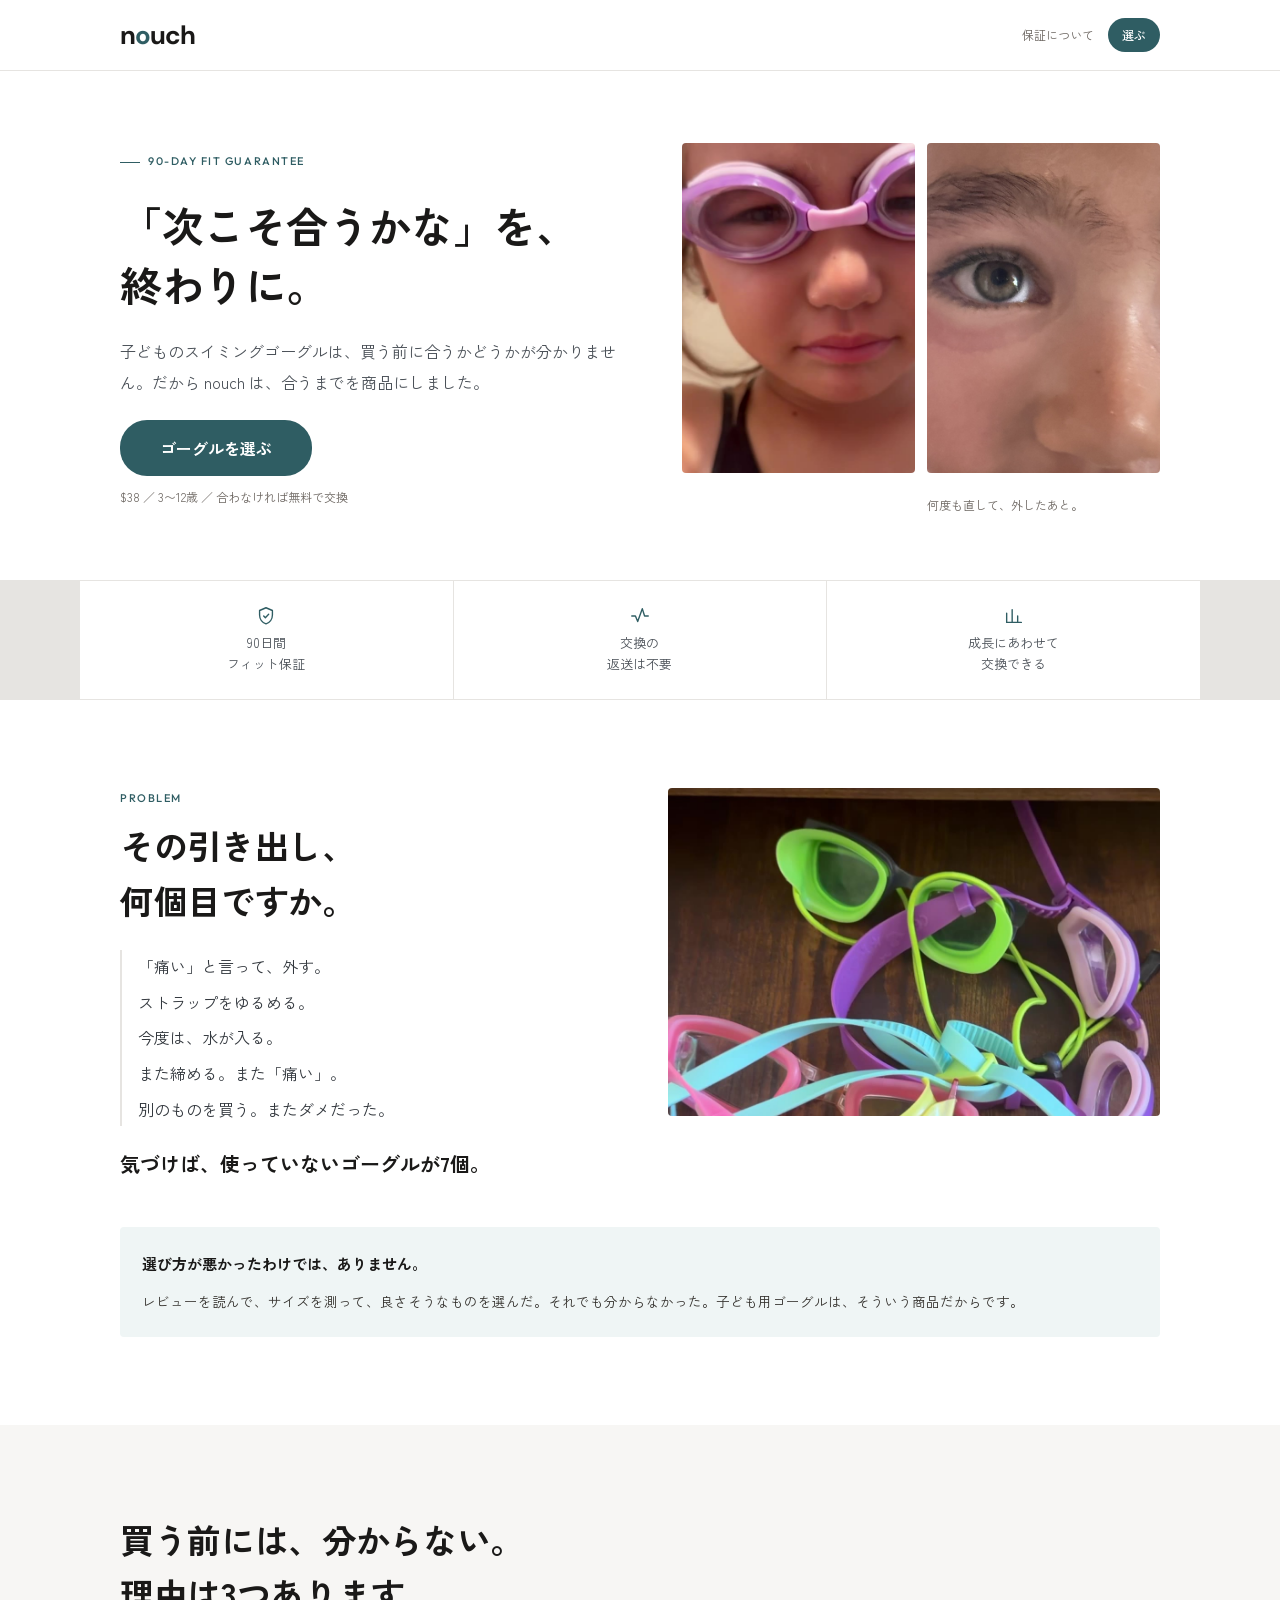
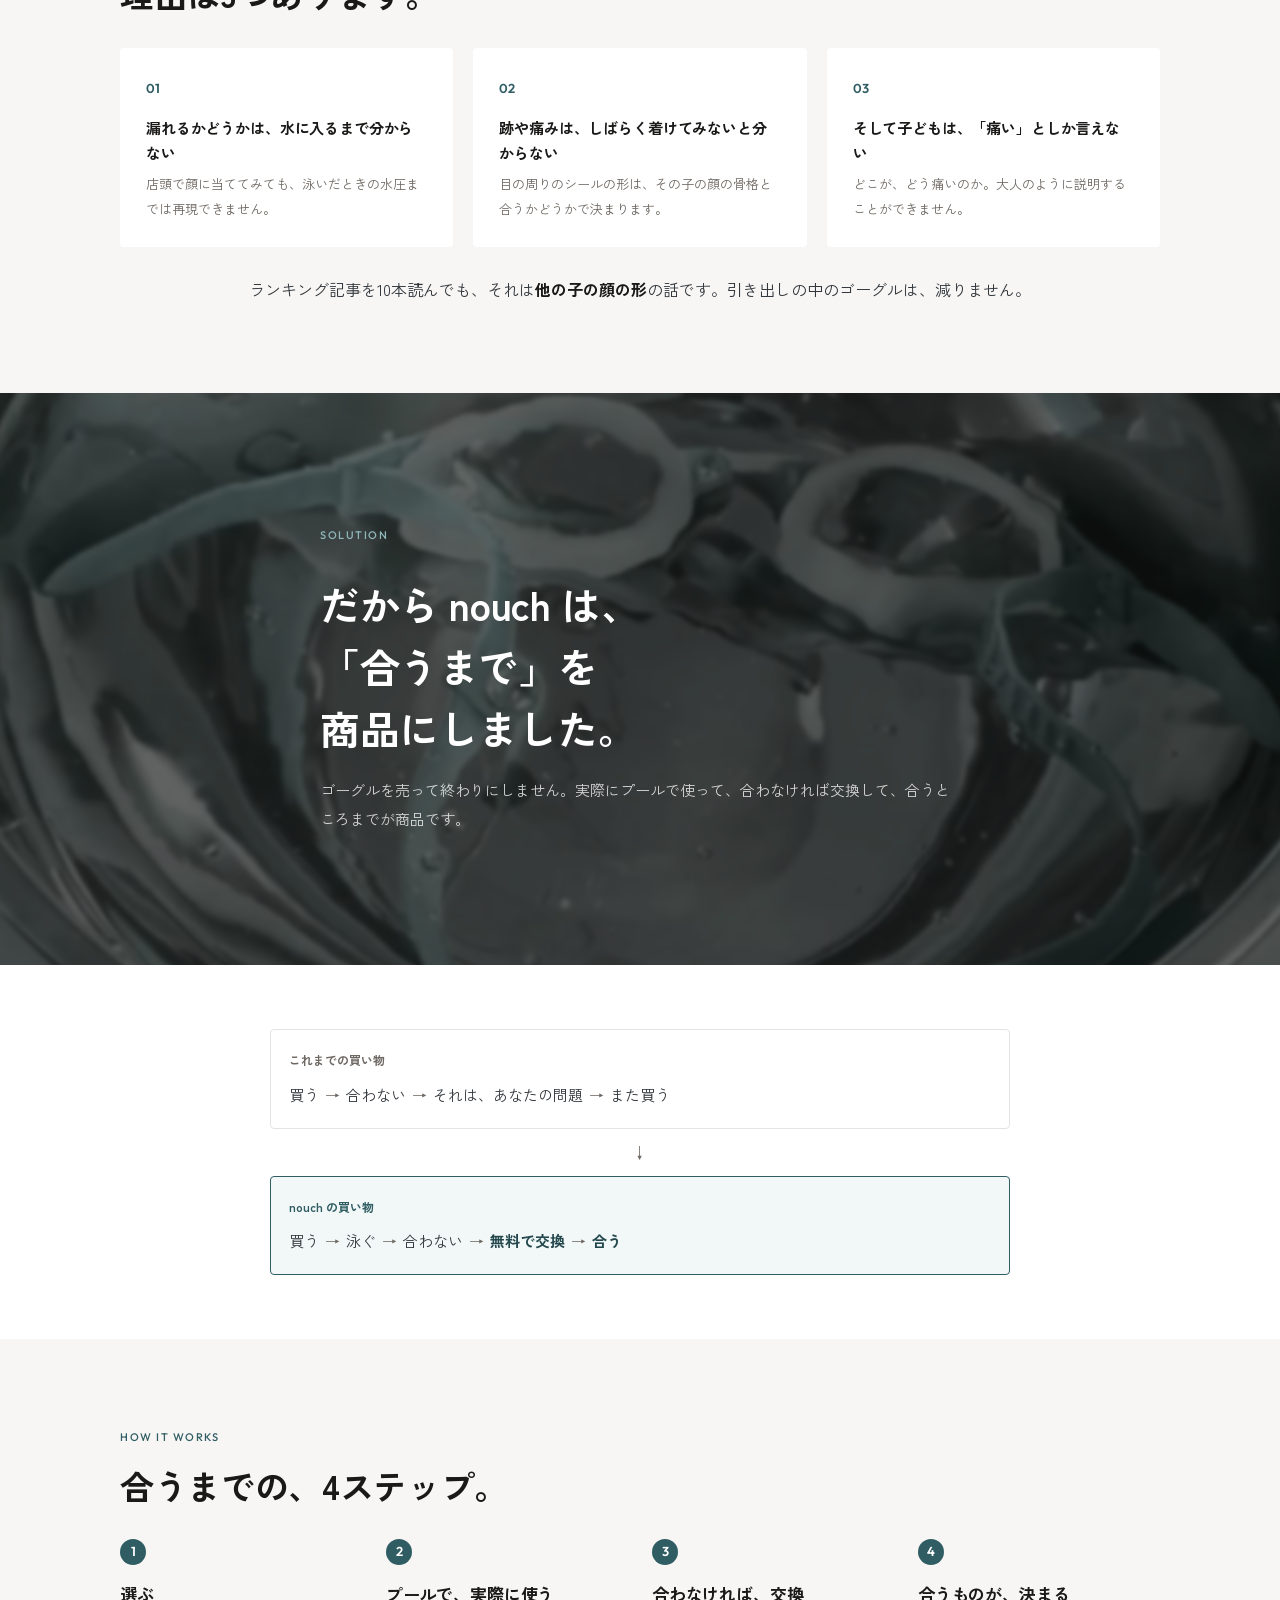
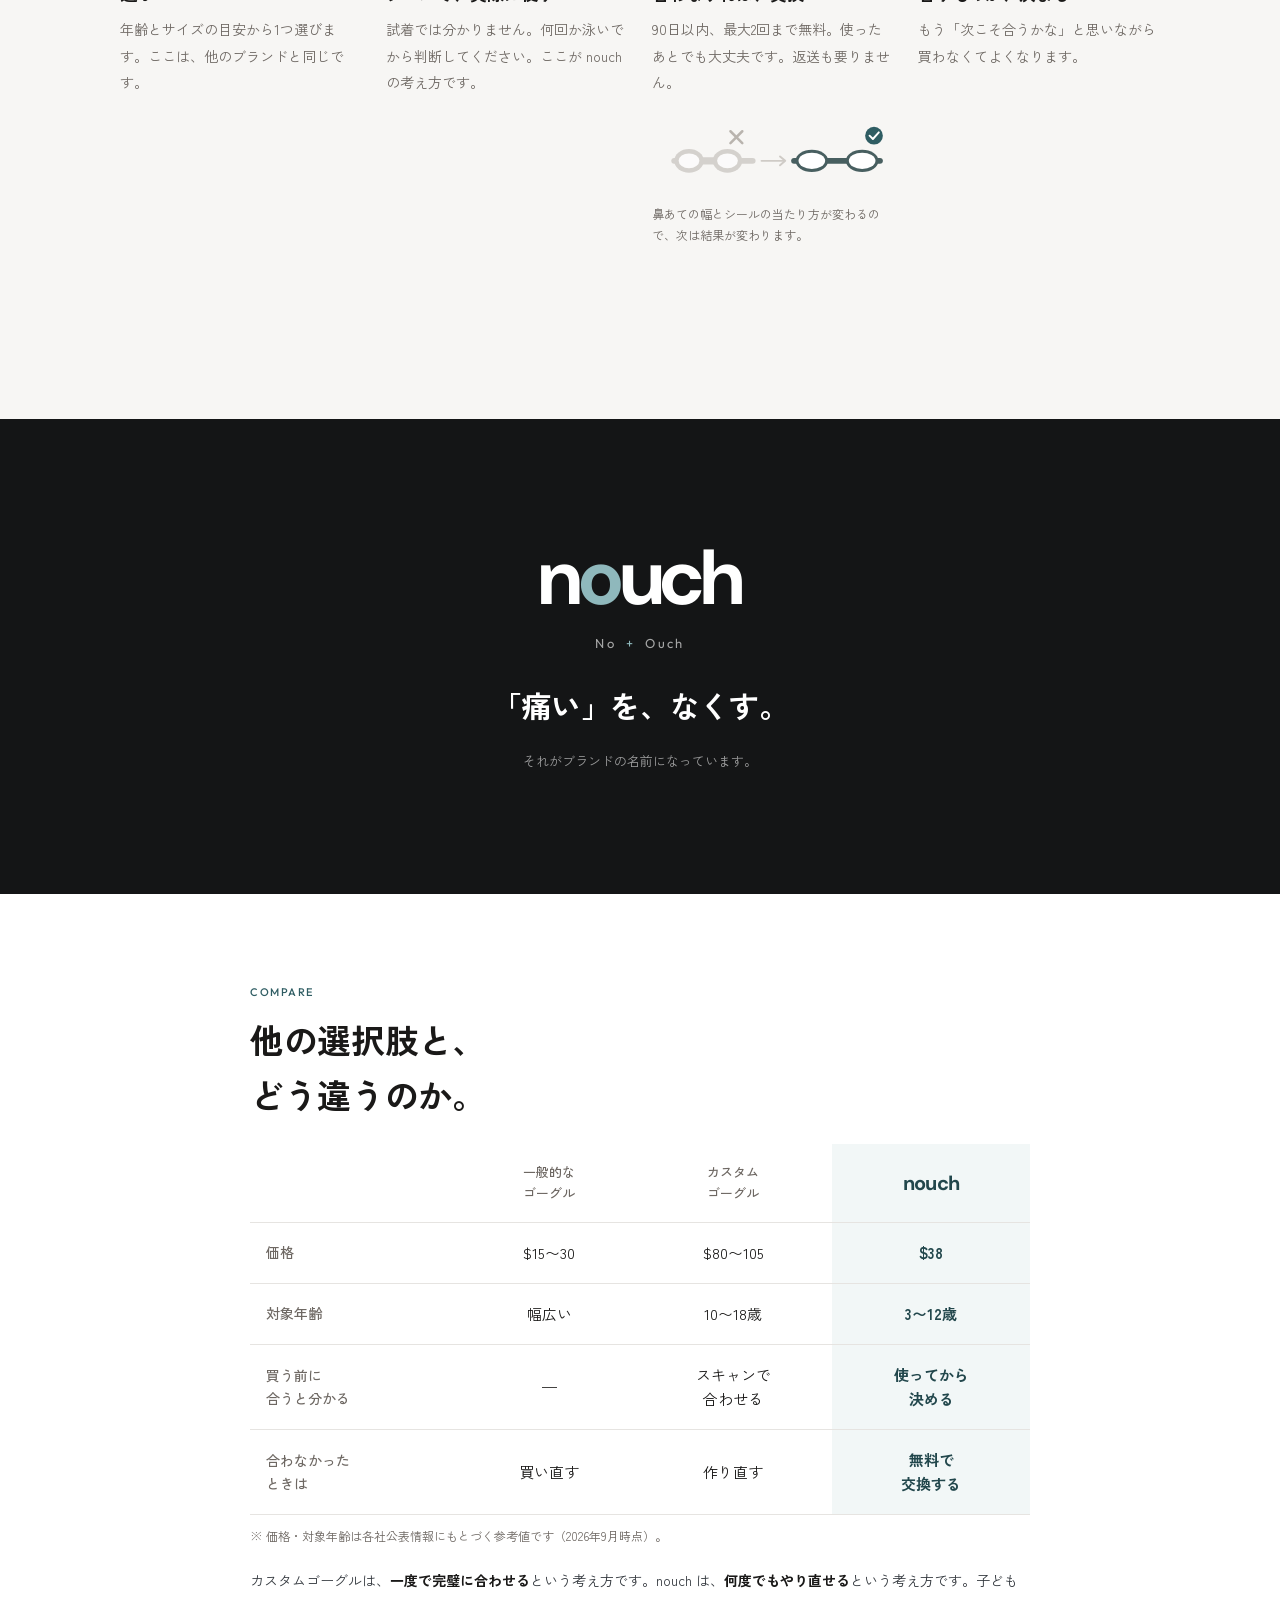
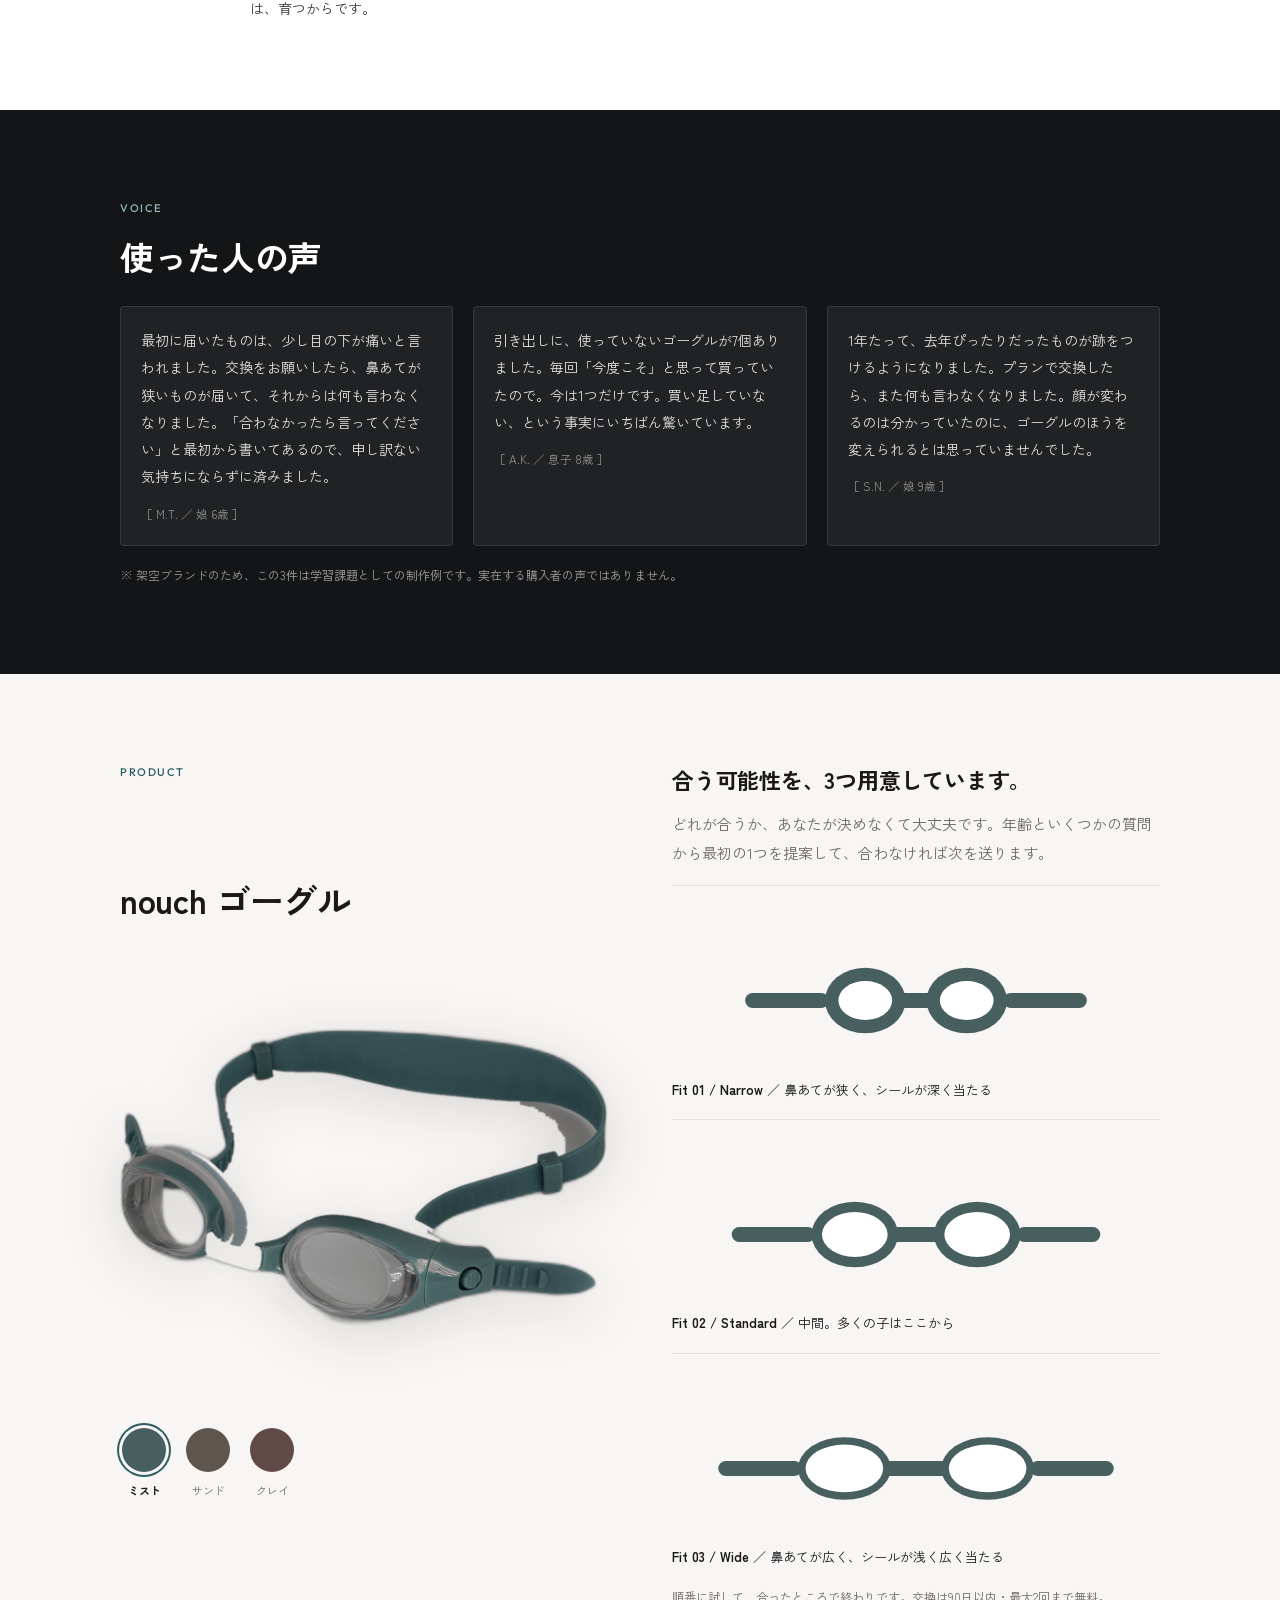
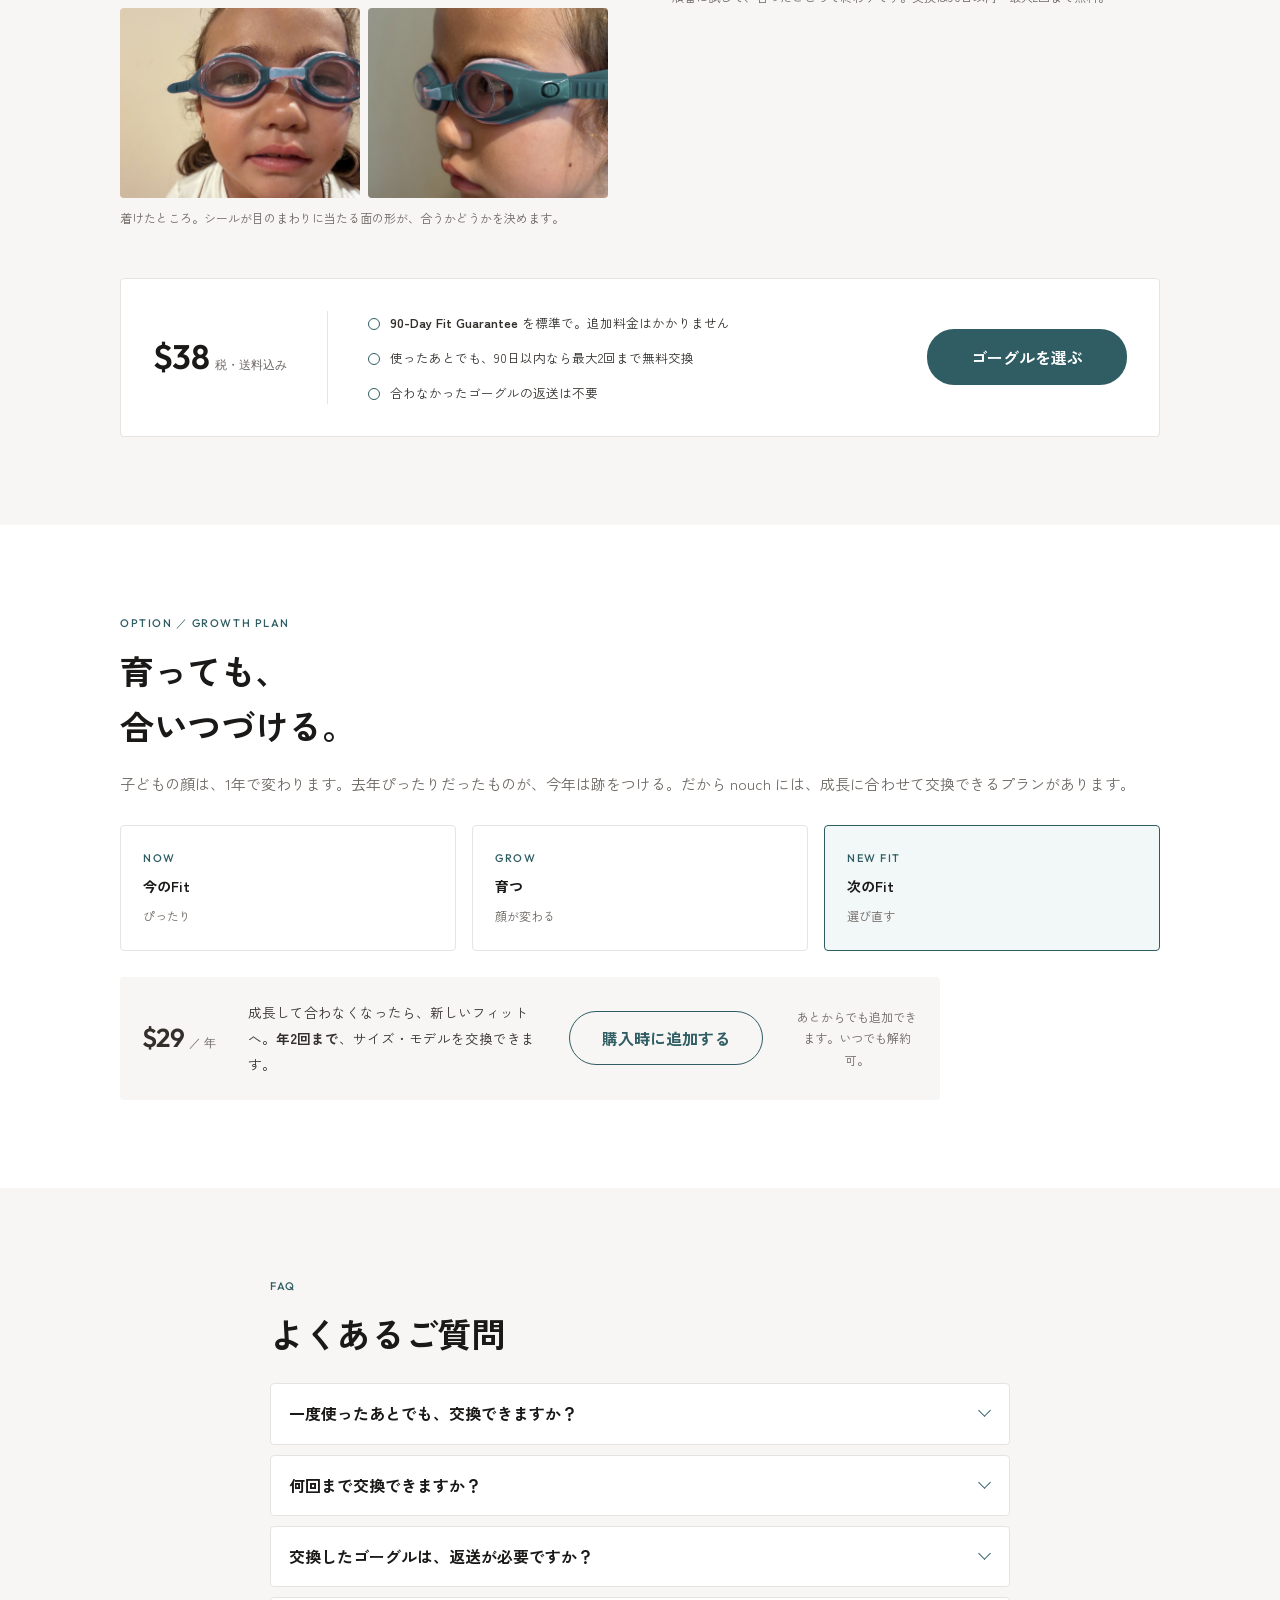
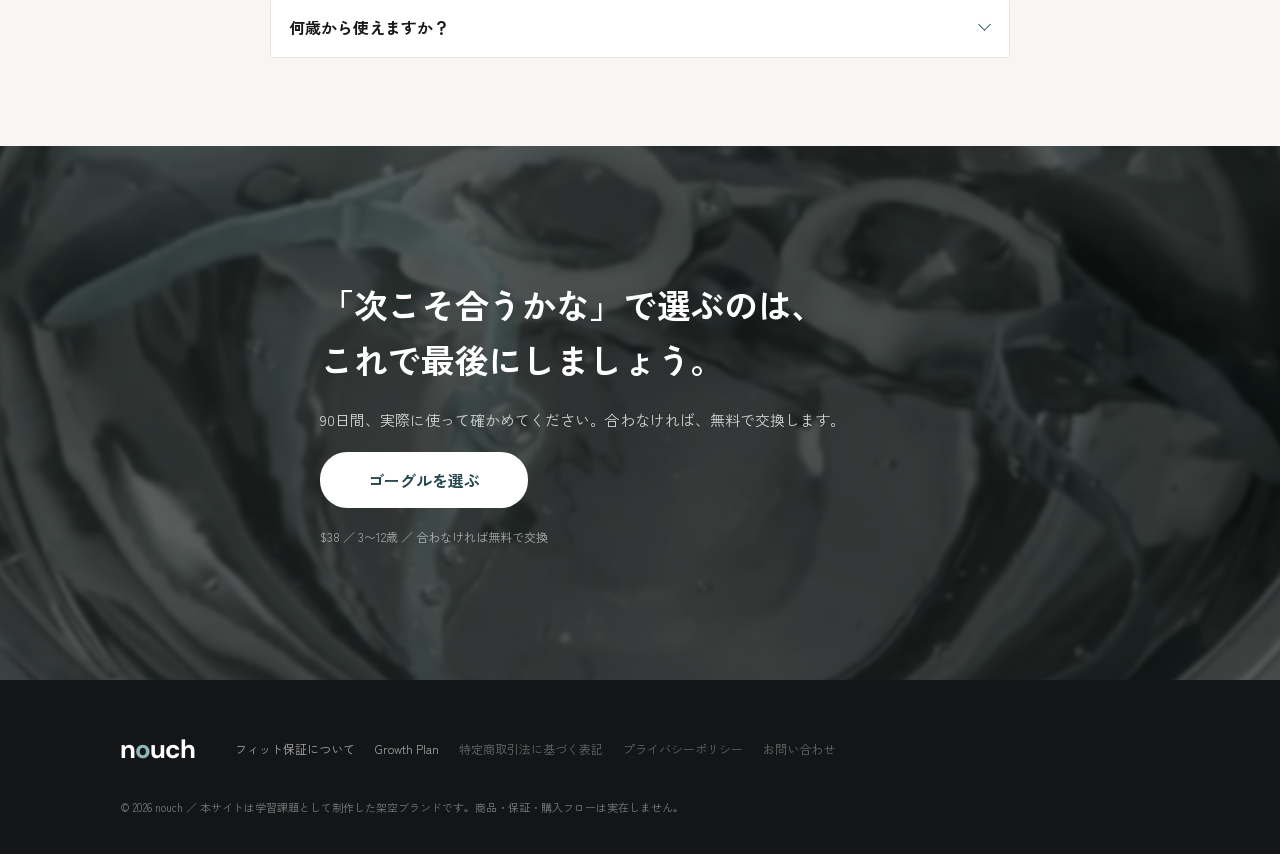
==== commit a860b572: "Add files via upload" ====
--- a/index.html
+++ b/index.html
@@ -5,10 +5,30 @@
 <meta name="viewport" content="width=device-width, initial-scale=1">
 <title>nouch ／ 痛くない。そして、育っても合いつづける。</title>
 <meta name="description" content="子どものスイミングゴーグルは、買う前に合うかどうかが分かりません。だから nouch は、合うまでを商品にしました。90日間のフィット保証つき。$38。">
+<link rel="canonical" href="https://kiebu119.github.io/nouch-lp/">
+<meta name="theme-color" content="#2F5D63">
+
+<!-- favicon -->
+<link rel="icon" href="favicon.ico" sizes="any">
+<link rel="icon" type="image/png" sizes="32x32" href="favicon-32.png">
+<link rel="icon" type="image/png" sizes="512x512" href="favicon.png">
+<link rel="apple-touch-icon" href="apple-touch-icon.png">
+
+<!-- OGP -->
+<meta property="og:type" content="website">
+<meta property="og:site_name" content="nouch">
+<meta property="og:locale" content="ja_JP">
+<meta property="og:url" content="https://kiebu119.github.io/nouch-lp/">
 <meta property="og:title" content="nouch ／「次こそ合うかな」を、終わりに。">
 <meta property="og:description" content="実際にプールで使ってから決められる、子ども用スイミングゴーグル。合わなければ無料で交換します。">
-<meta property="og:type" content="website">
-<meta property="og:image" content="fv-poster.jpg">
+<meta property="og:image" content="https://kiebu119.github.io/nouch-lp/ogp.jpg">
+<meta property="og:image:width" content="1200">
+<meta property="og:image:height" content="630">
+<meta property="og:image:alt" content="nouch ／「次こそ合うかな」を、終わりに。">
+<meta name="twitter:card" content="summary_large_image">
+<meta name="twitter:title" content="nouch ／「次こそ合うかな」を、終わりに。">
+<meta name="twitter:description" content="実際にプールで使ってから決められる、子ども用スイミングゴーグル。合わなければ無料で交換します。">
+<meta name="twitter:image" content="https://kiebu119.github.io/nouch-lp/ogp.jpg">
 <link rel="preconnect" href="https://fonts.googleapis.com">
 <link rel="preconnect" href="https://fonts.gstatic.com" crossorigin>
 <link href="https://fonts.googleapis.com/css2?family=Zen+Kaku+Gothic+New:wght@400;500;700&family=Outfit:wght@300;400;500;600&family=DM+Sans:wght@700&display=swap" rel="stylesheet">
@@ -369,13 +389,13 @@
         <li>使ったあとでも、90日以内なら最大2回まで無料交換</li>
         <li>合わなかったゴーグルの返送は不要</li>
       </ul>
-      <a class="btn btn--lg btn--full" href="#" data-cta="product">ゴーグルを選ぶ</a>
+      <a class="btn btn--lg btn--full" href="#faq" data-cta="product">ゴーグルを選ぶ</a>
     </div>
   </div>
 </section>
 
 <!-- ============ growth plan ============ -->
-<section class="growth">
+<section class="growth" id="growth">
   <div class="wrap">
     <p class="label">OPTION ／ GROWTH PLAN</p>
     <h2 class="h2">育っても、<br>合いつづける。</h2>
@@ -390,7 +410,7 @@
     <div class="card reveal">
       <p class="price__num price__num--sm">$29 <small>／ 年</small></p>
       <p>成長して合わなくなったら、新しいフィットへ。<strong>年2回まで</strong>、サイズ・モデルを交換できます。</p>
-      <a class="btn btn--ghost btn--full" href="#" data-cta="growth">購入時に追加する</a>
+      <a class="btn btn--ghost btn--full" href="#faq" data-cta="growth">購入時に追加する</a>
       <p class="note note--center">あとからでも追加できます。いつでも解約可。</p>
     </div>
   </div>
@@ -443,12 +463,12 @@
     <p class="logo logo--light">n<span>o</span>uch</p>
     <nav class="footer__nav">
       <a href="#faq">フィット保証について</a>
-      <a href="#">Growth Plan</a>
-      <a href="#">特定商取引法に基づく表記</a>
-      <a href="#">プライバシーポリシー</a>
-      <a href="#">お問い合わせ</a>
+      <a href="#growth">Growth Plan</a>
+      <span class="footer__na">特定商取引法に基づく表記</span>
+      <span class="footer__na">プライバシーポリシー</span>
+      <span class="footer__na">お問い合わせ</span>
     </nav>
-    <p class="footer__copy">© 2026 nouch ／ 本サイトは学習課題として制作した架空ブランドです。</p>
+    <p class="footer__copy">© 2026 nouch ／ 本サイトは学習課題として制作した架空ブランドです。商品・保証・購入フローは実在しません。</p>
   </div>
 </footer>
 
--- a/style.css
+++ b/style.css
@@ -103,6 +103,22 @@
   .reveal{opacity:1;transform:none;transition:none}
   html{scroll-behavior:auto}
 }
+
+
+/* ---------- focus (keyboard) ---------- */
+:where(a,button,summary,[tabindex]):focus-visible{
+  outline:2px solid var(--accent);
+  outline-offset:3px;
+  border-radius:4px;
+}
+.btn--white:focus-visible,.h2--light ~ * .btn:focus-visible,
+.solution :focus-visible,.final :focus-visible,.voice :focus-visible,.footer :focus-visible{
+  outline-color:var(--accent-light);
+}
+.swatch:hover span{box-shadow:0 0 0 3px var(--paper),0 0 0 5px var(--line)}
+.swatch.is-on:hover span{box-shadow:0 0 0 3px var(--paper),0 0 0 5px var(--accent)}
+.qa summary:hover{background:#FBFAF9}
+.footer__nav a:focus-visible{outline-color:var(--accent-light)}
 
 /* ==========================================================
    header
@@ -310,7 +326,8 @@
 .product .h2{margin-bottom:20px}
 .product__photo{margin:0 0 20px;display:flex;justify-content:center}
 .product__worn{margin:0 0 28px}
-.product__worn img{width:100%;border-radius:var(--r)}
+.product__worn-grid{display:grid;grid-template-columns:1fr 1fr;gap:8px}
+.product__worn img{width:100%;height:100%;object-fit:cover;border-radius:var(--r)}
 .product__photo img{
   width:100%;max-width:300px;height:auto;
   filter:drop-shadow(0 12px 28px rgba(26,25,24,.14));
@@ -414,7 +431,8 @@
 .footer{background:var(--deep);color:rgba(255,255,255,.72);padding-block:44px 36px}
 .footer .wrap{display:flex;flex-direction:column;gap:20px}
 .footer__nav{display:flex;flex-wrap:wrap;gap:10px 20px}
-.footer__nav a{font-size:12px;color:rgba(255,255,255,.62);text-decoration:none}
+.footer__nav a,.footer__na{font-size:12px;color:rgba(255,255,255,.62);text-decoration:none}
+.footer__na{color:rgba(255,255,255,.34);cursor:default}
 .footer__nav a:hover{color:var(--white)}
 .footer__copy{font-size:11px;line-height:1.8;color:rgba(255,255,255,.42)}
 
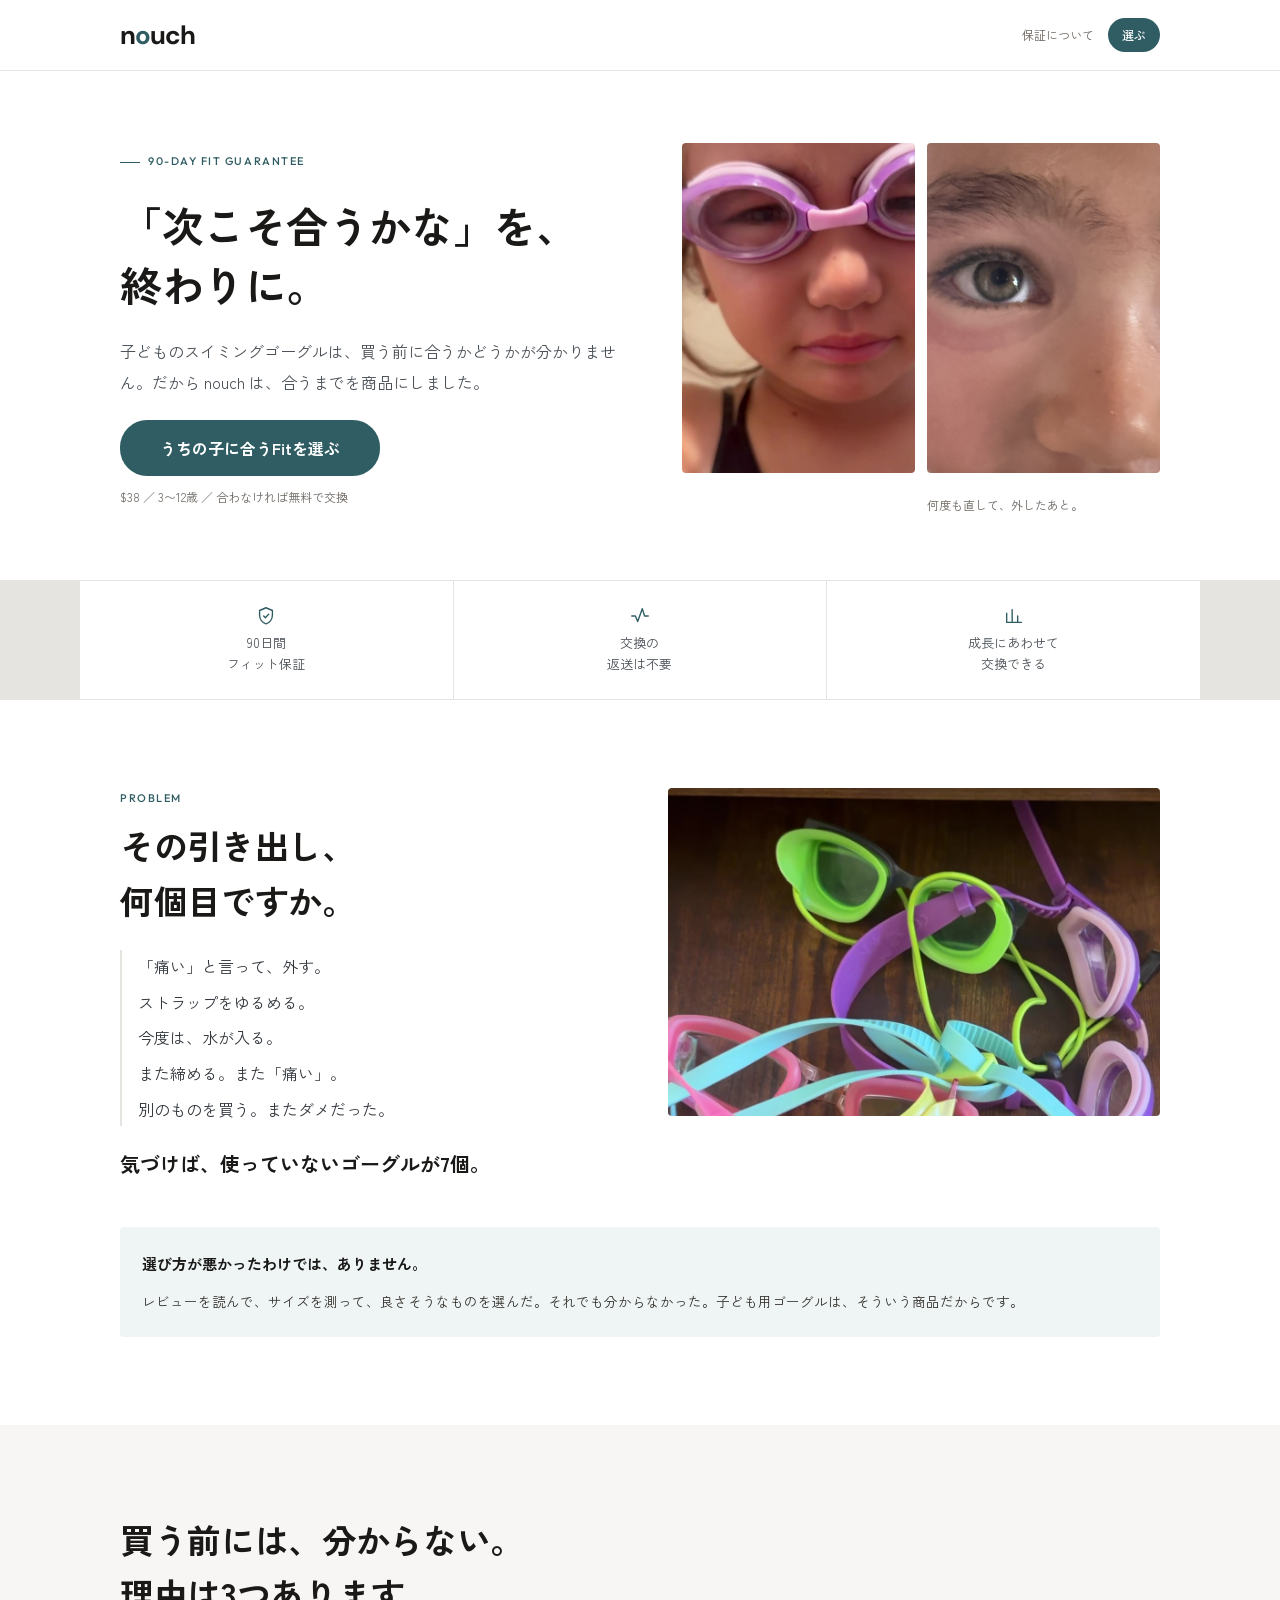
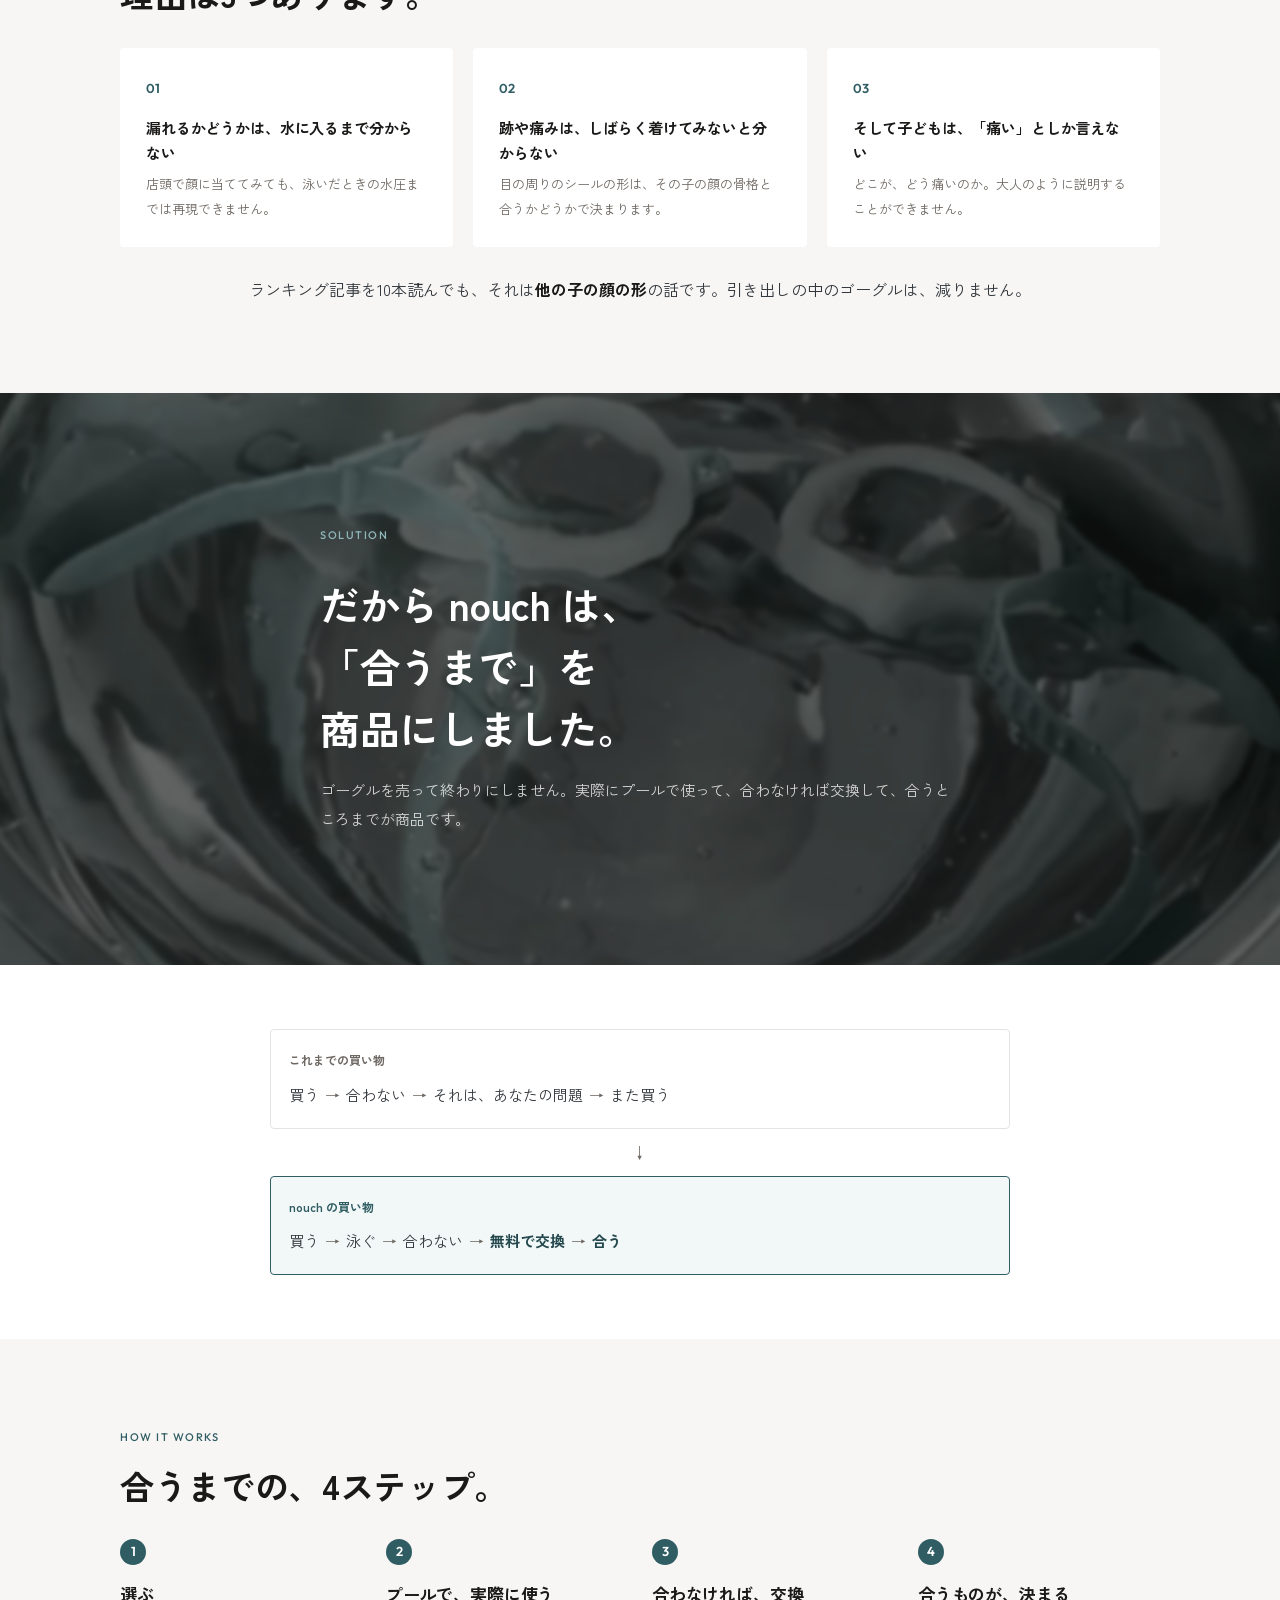
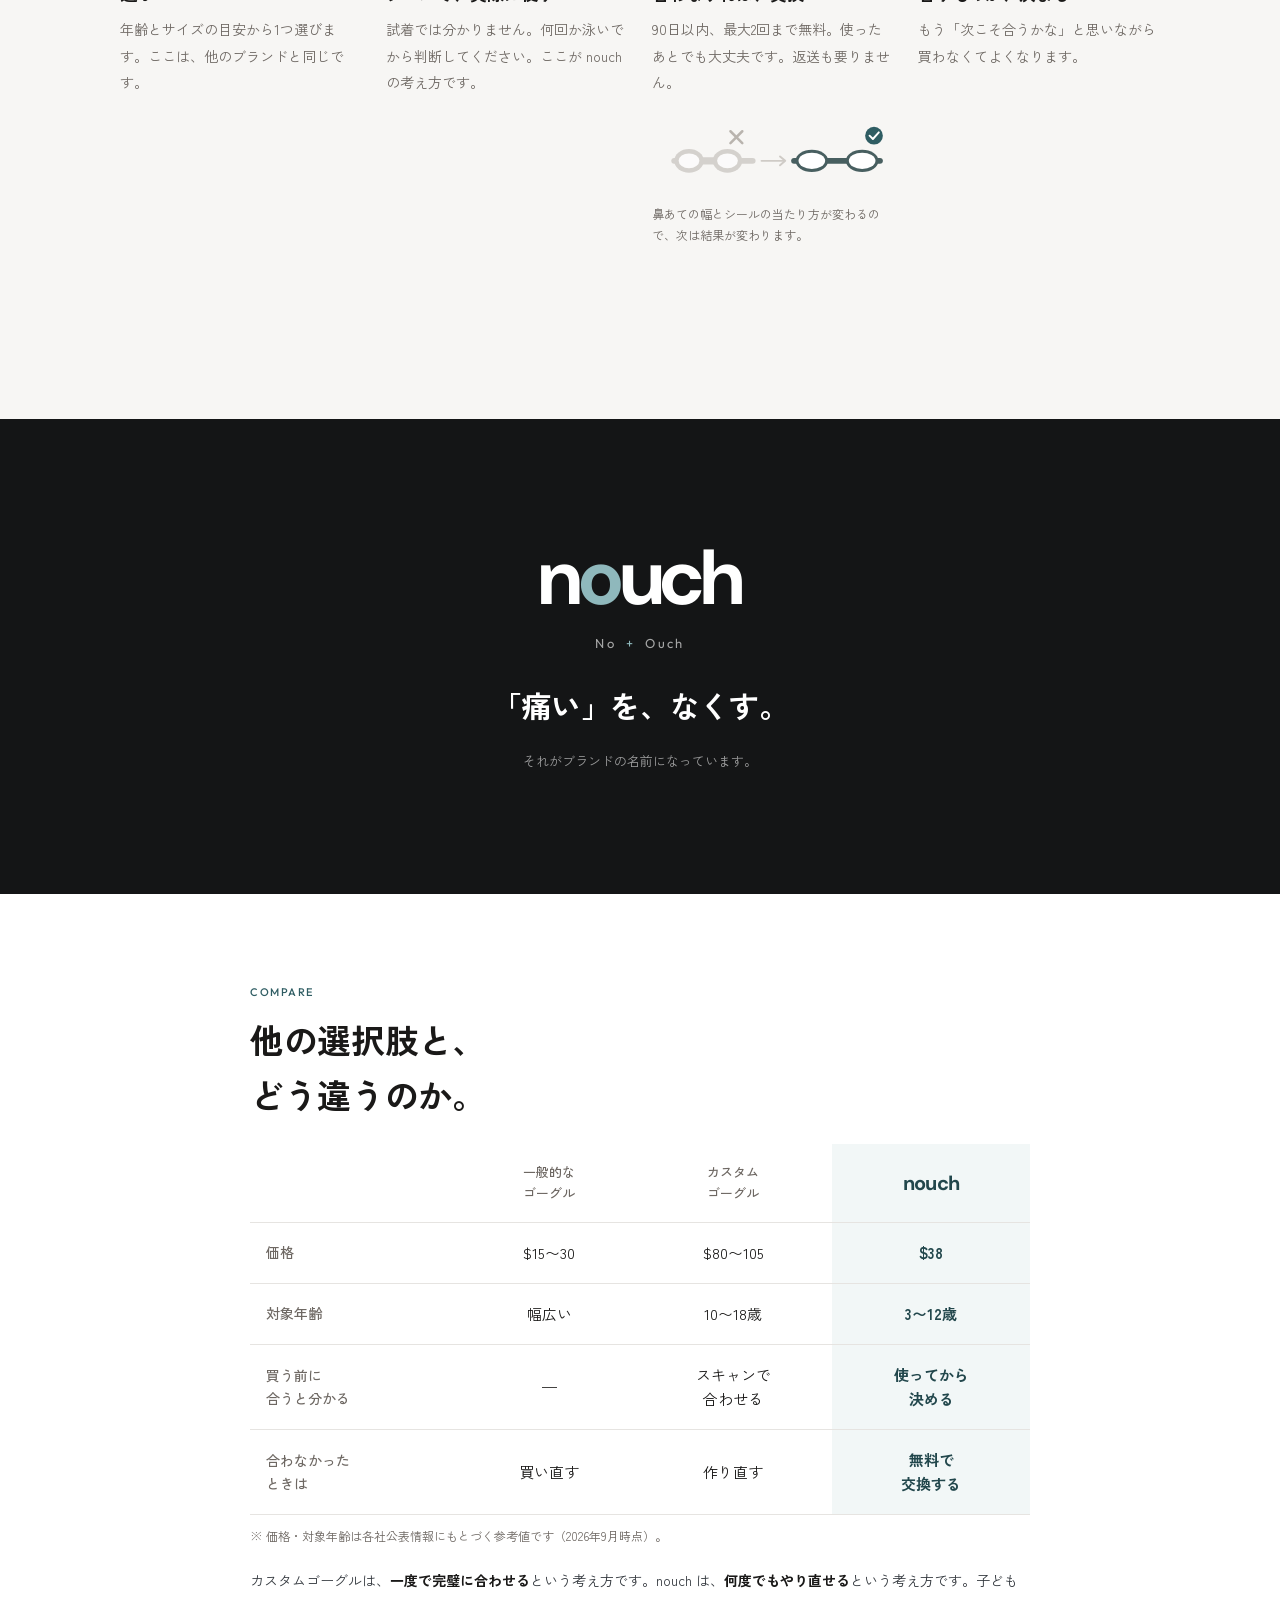
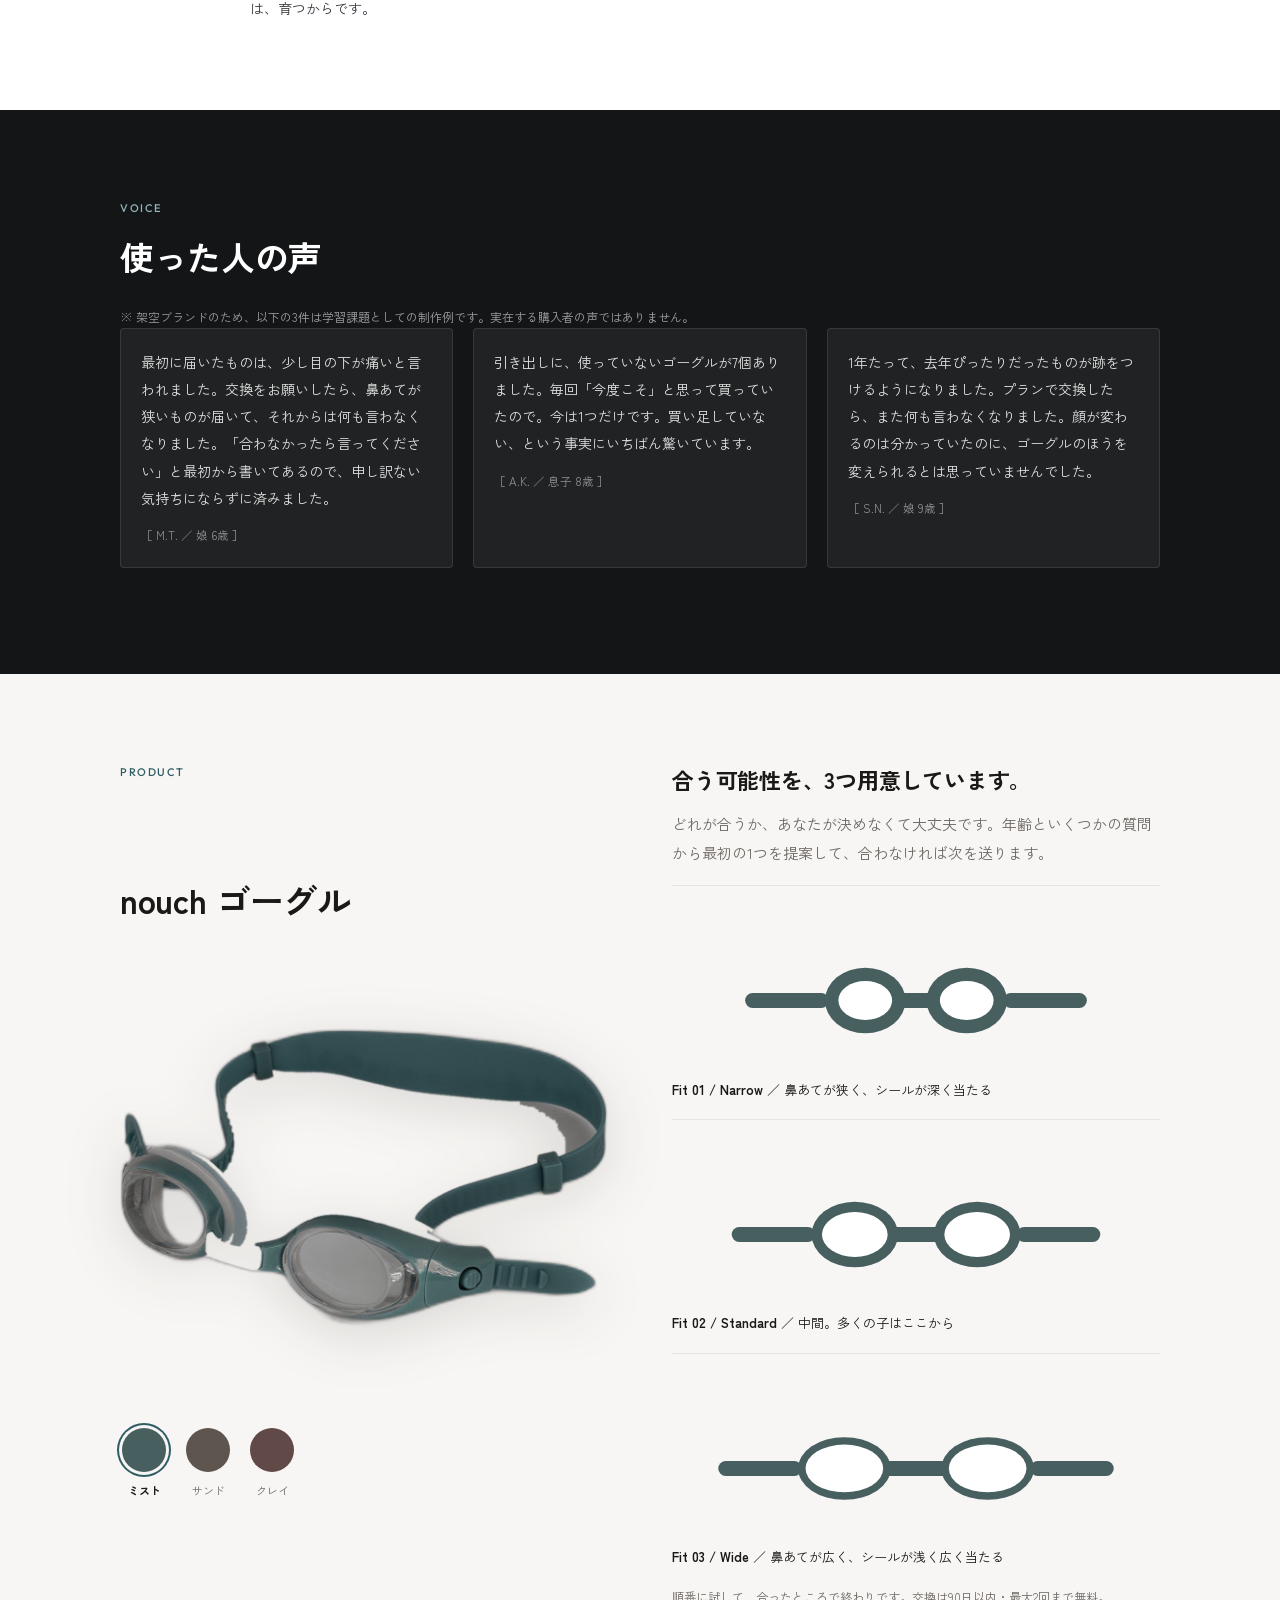
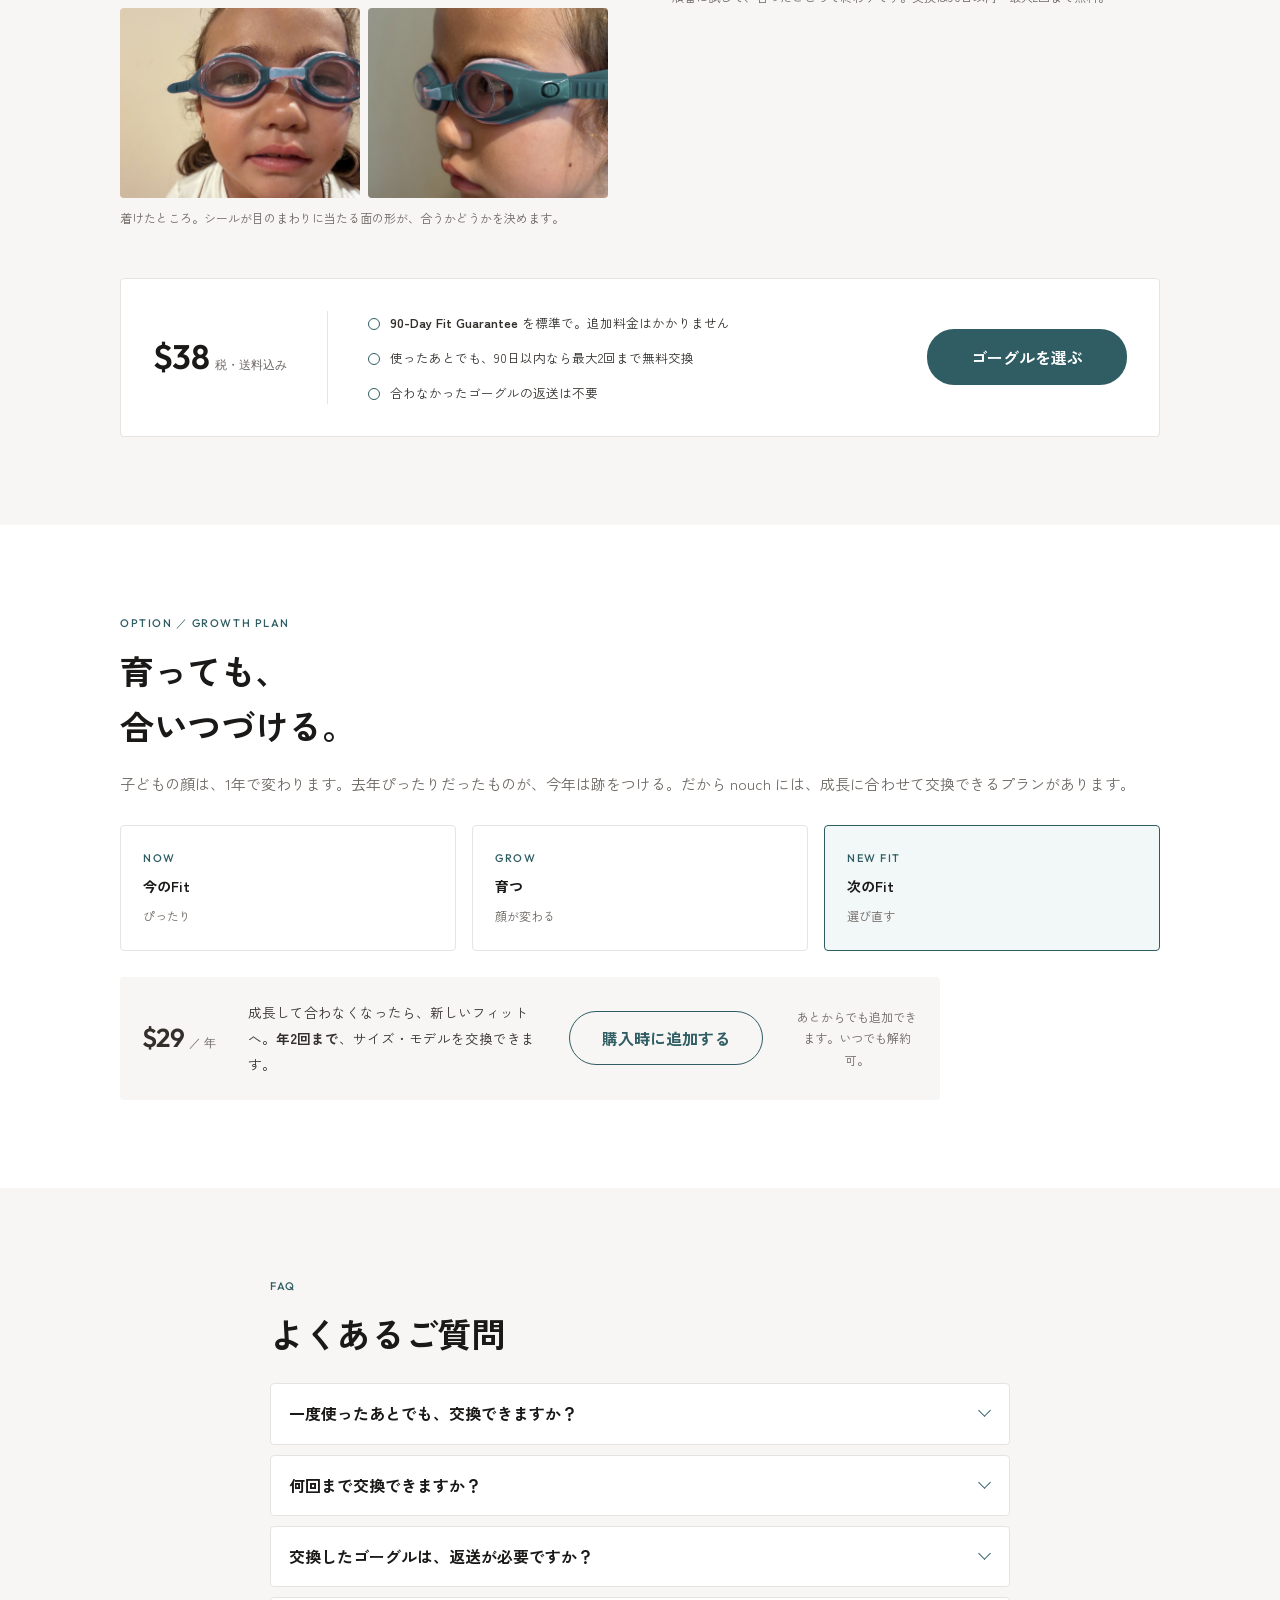
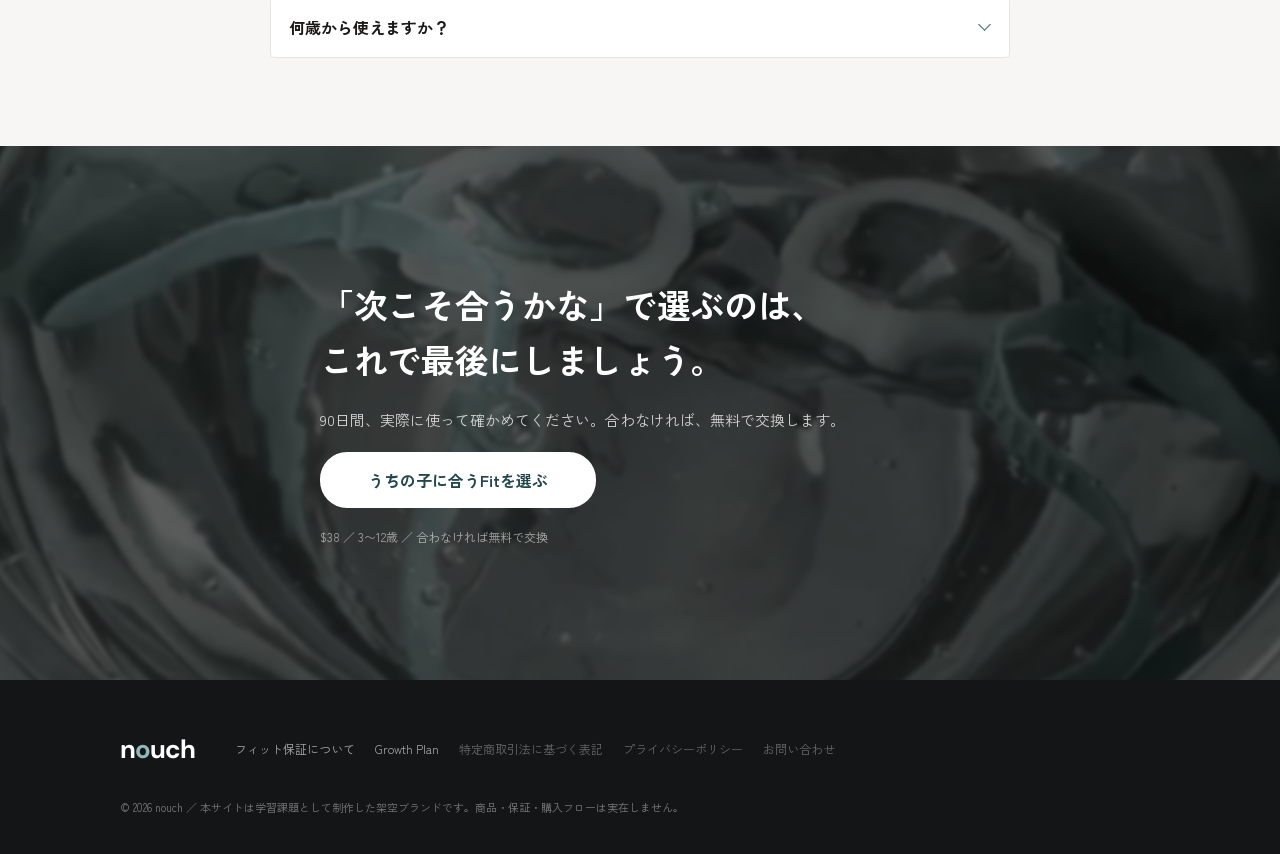
==== commit 4ce63f68: "Update call-to-action text in index.html" ====
--- a/index.html
+++ b/index.html
@@ -38,11 +38,11 @@
 new Date().getTime(),event:'gtm.js'});var f=d.getElementsByTagName(s)[0],
 j=d.createElement(s),dl=l!='dataLayer'?'&l='+l:'';j.async=true;j.src=
 'https://www.googletagmanager.com/gtm.js?id='+i+dl;f.parentNode.insertBefore(j,f);
-})(window,document,'script','dataLayer','GTM-XXXXXXX');</script>
+})(window,document,'script','dataLayer','GTM-TT7FSMX4');</script>
 <!-- End Google Tag Manager -->
 </head>
 <body>
-<noscript><iframe src="https://www.googletagmanager.com/ns.html?id=GTM-XXXXXXX"
+<noscript><iframe src="https://www.googletagmanager.com/ns.html?id=GTM-TT7FSMX4"
 height="0" width="0" style="display:none;visibility:hidden"></iframe></noscript>
 
 <!-- ============ header ============ -->
@@ -66,7 +66,7 @@
       <h1 class="fv__h1">「次こそ合うかな」を、<br>終わりに。</h1>
       <p class="fv__lead">子どものスイミングゴーグルは、買う前に合うかどうかが分かりません。だから nouch は、合うまでを商品にしました。</p>
       <div class="fv__cta">
-        <a class="btn btn--lg" href="#product" data-cta="fv">ゴーグルを選ぶ</a>
+        <a class="btn btn--lg" href="#product" data-cta="fv">うちの子に合うFitを選ぶ</a>
         <p class="note note--center">$38 ／ 3〜12歳 ／ 合わなければ無料で交換</p>
       </div>
     </div>
@@ -300,6 +300,7 @@
   <div class="wrap">
     <p class="label label--light">VOICE</p>
     <h2 class="h2 h2--light">使った人の声</h2>
+    <p class="note note--light voice__disclaimer">※ 架空ブランドのため、以下の3件は学習課題としての制作例です。実在する購入者の声ではありません。</p>
     <div class="voice__list">
       <blockquote class="quote reveal">
         <p>最初に届いたものは、少し目の下が痛いと言われました。交換をお願いしたら、鼻あてが狭いものが届いて、それからは何も言わなくなりました。「合わなかったら言ってください」と最初から書いてあるので、申し訳ない気持ちにならずに済みました。</p>
@@ -314,7 +315,6 @@
         <footer>［ S.N. ／ 娘 9歳 ］</footer>
       </blockquote>
     </div>
-    <p class="note note--light">※ 架空ブランドのため、この3件は学習課題としての制作例です。実在する購入者の声ではありません。</p>
   </div>
 </section>
 
@@ -450,7 +450,7 @@
   <div class="wrap final__in">
     <h2 class="h2 h2--light">「次こそ合うかな」で選ぶのは、<br>これで最後にしましょう。</h2>
     <p class="lead lead--light">90日間、実際に使って確かめてください。合わなければ、無料で交換します。</p>
-    <a class="btn btn--lg btn--white btn--full" href="#product" data-cta="final">ゴーグルを選ぶ</a>
+    <a class="btn btn--lg btn--white btn--full" href="#product" data-cta="final">うちの子に合うFitを選ぶ</a>
     <p class="note note--center note--light">$38 ／ 3〜12歳 ／ 合わなければ無料で交換</p>
   </div>
 </section>
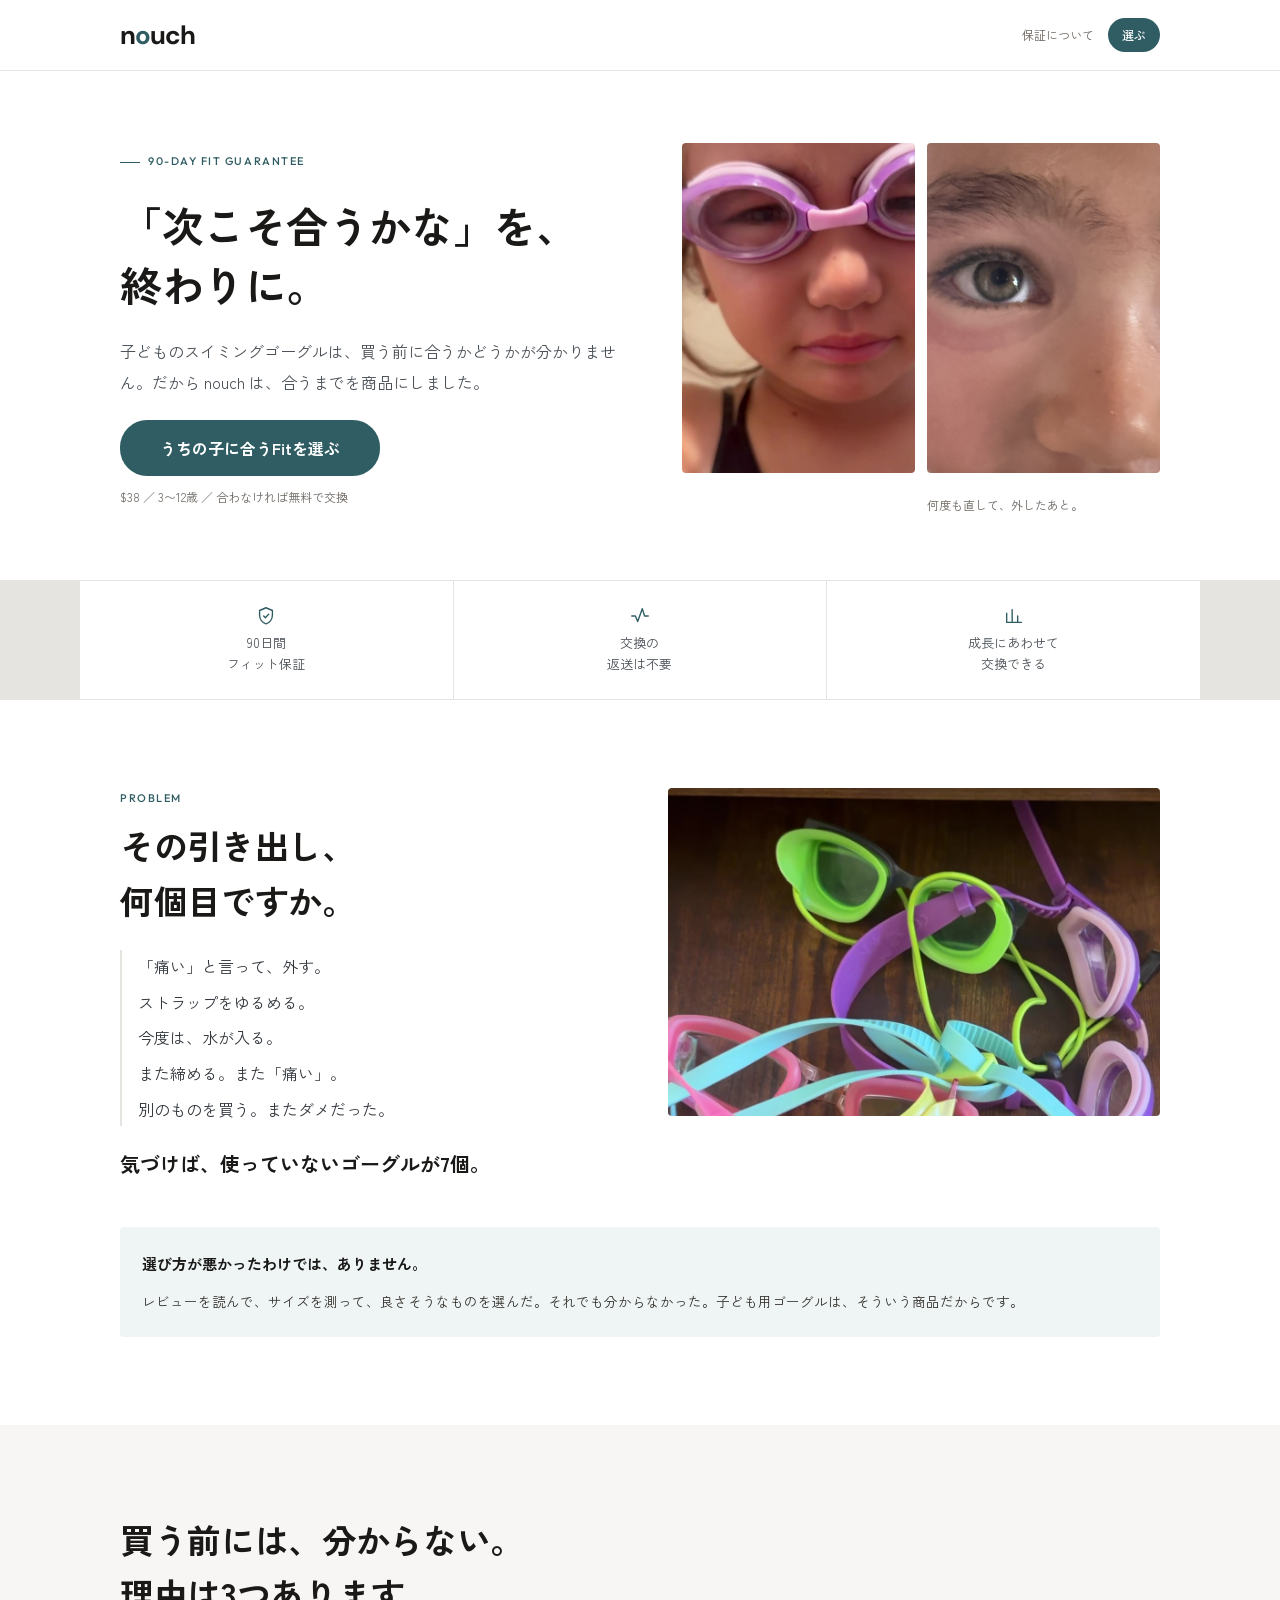
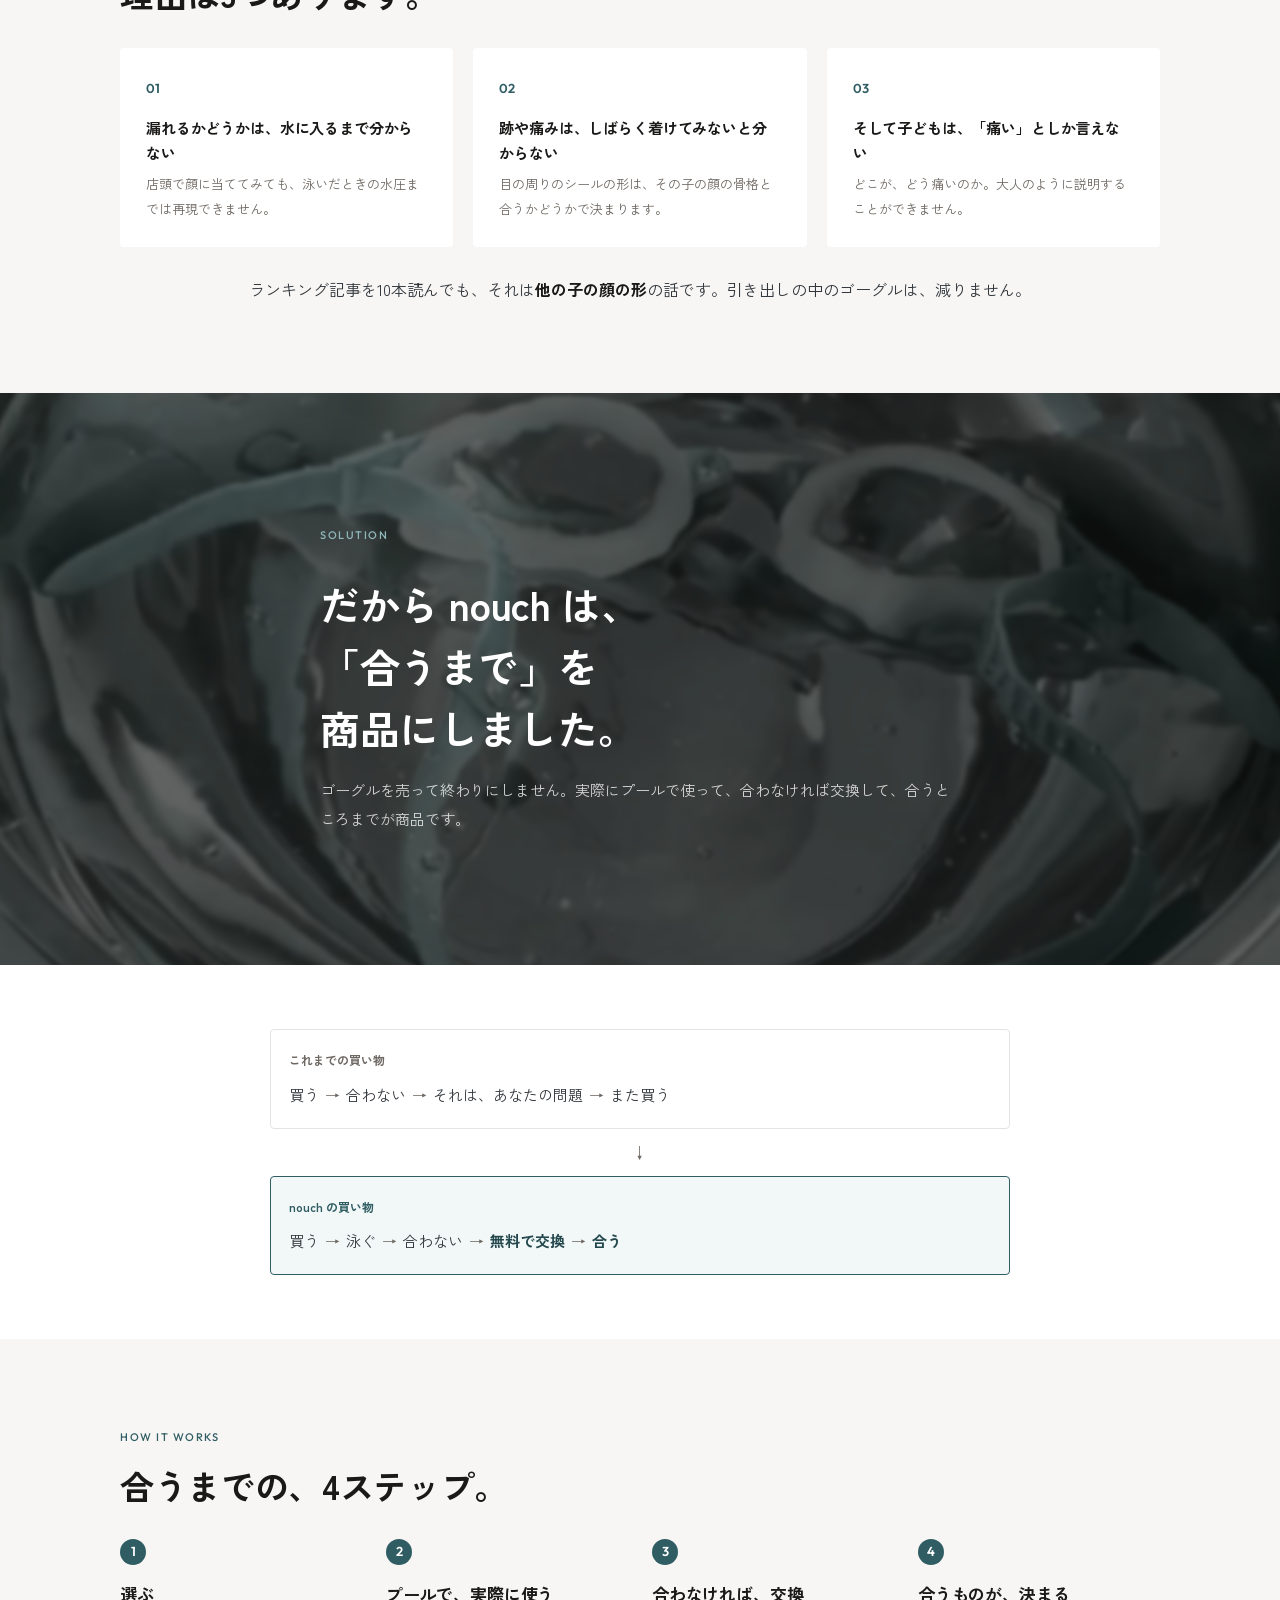
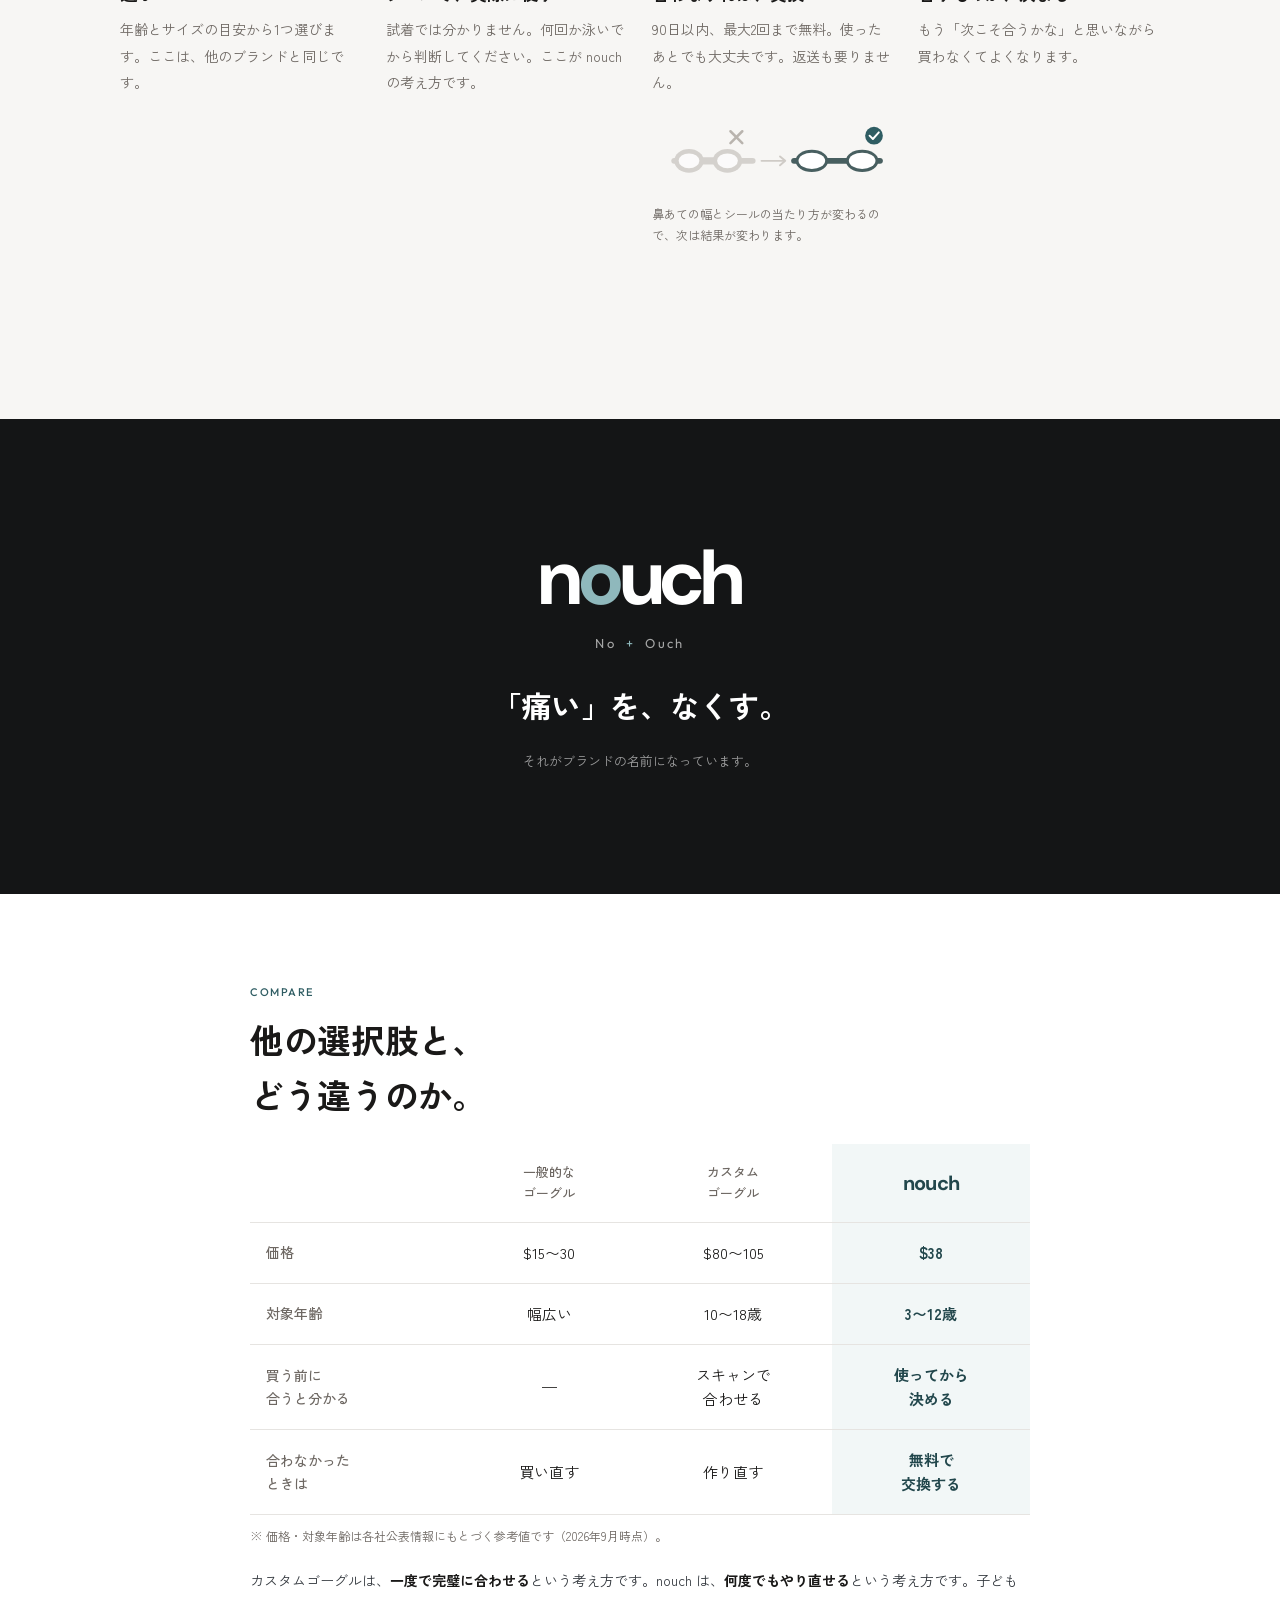
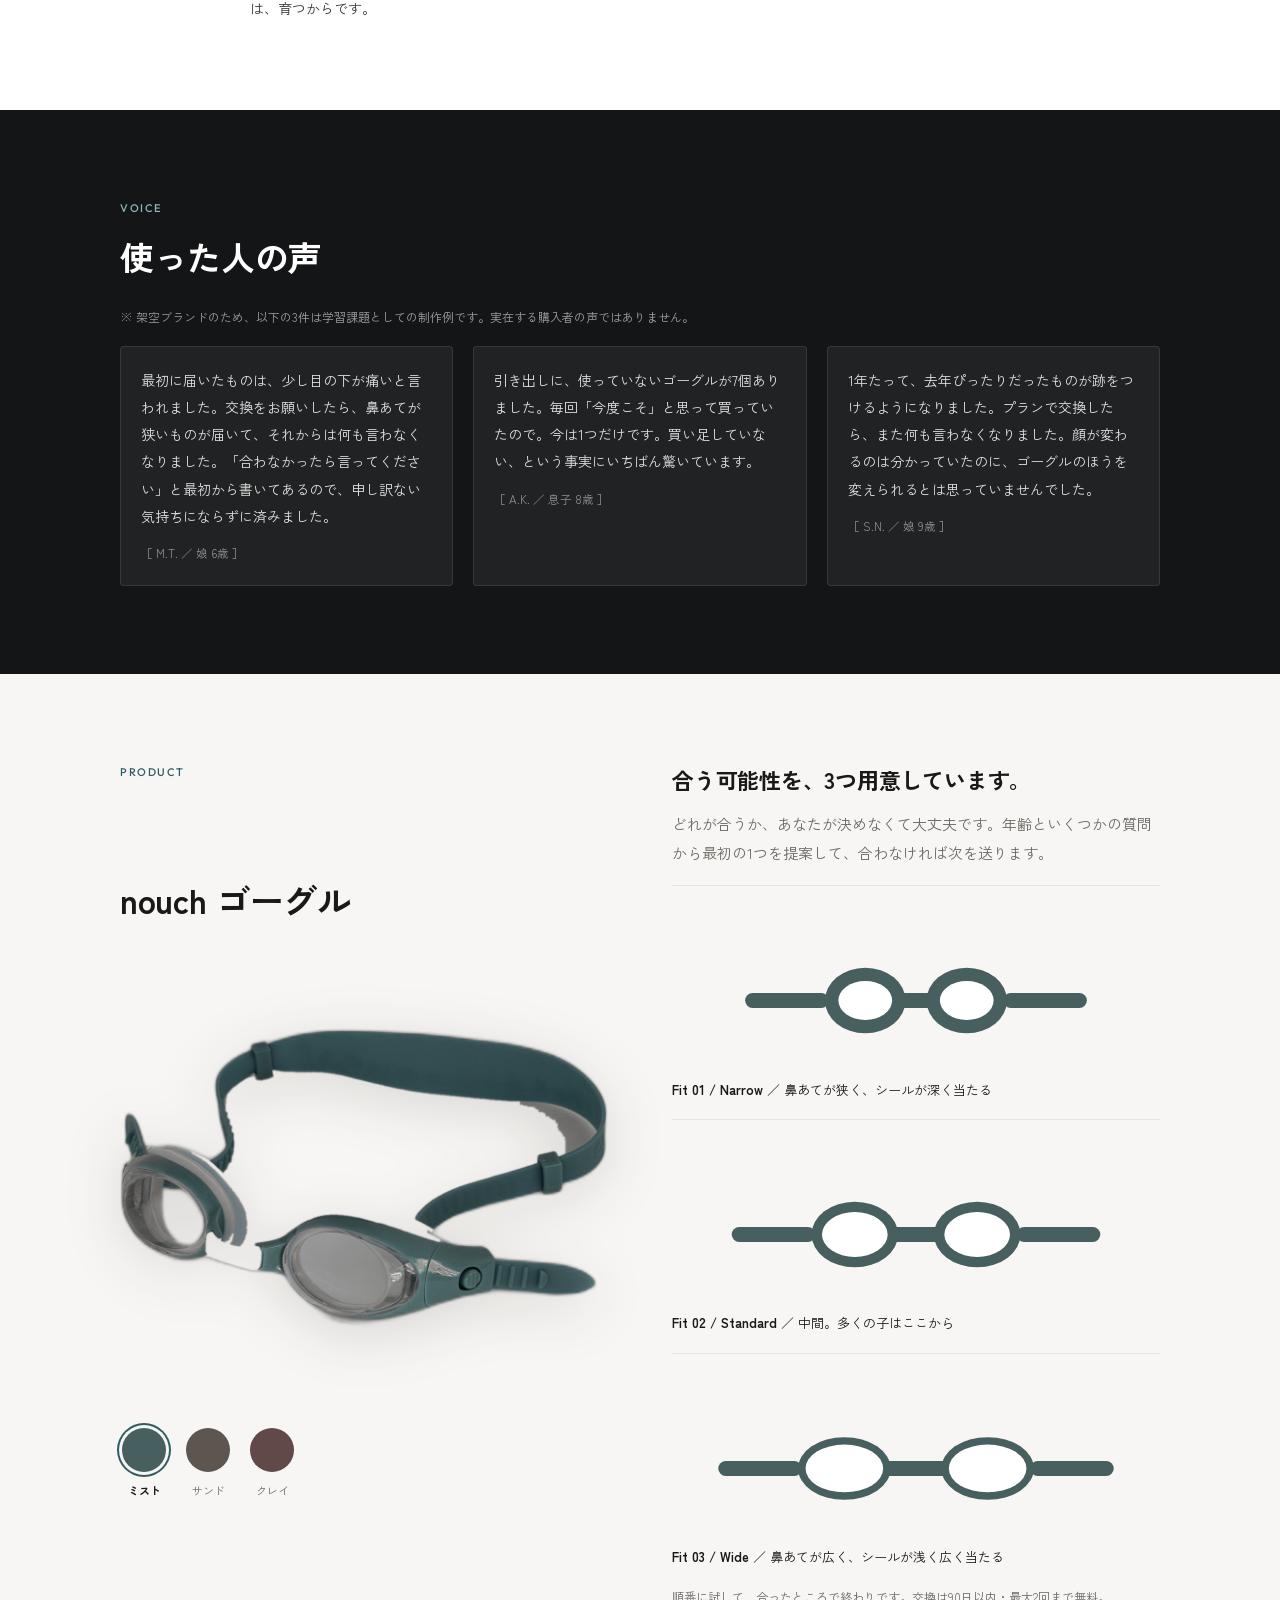
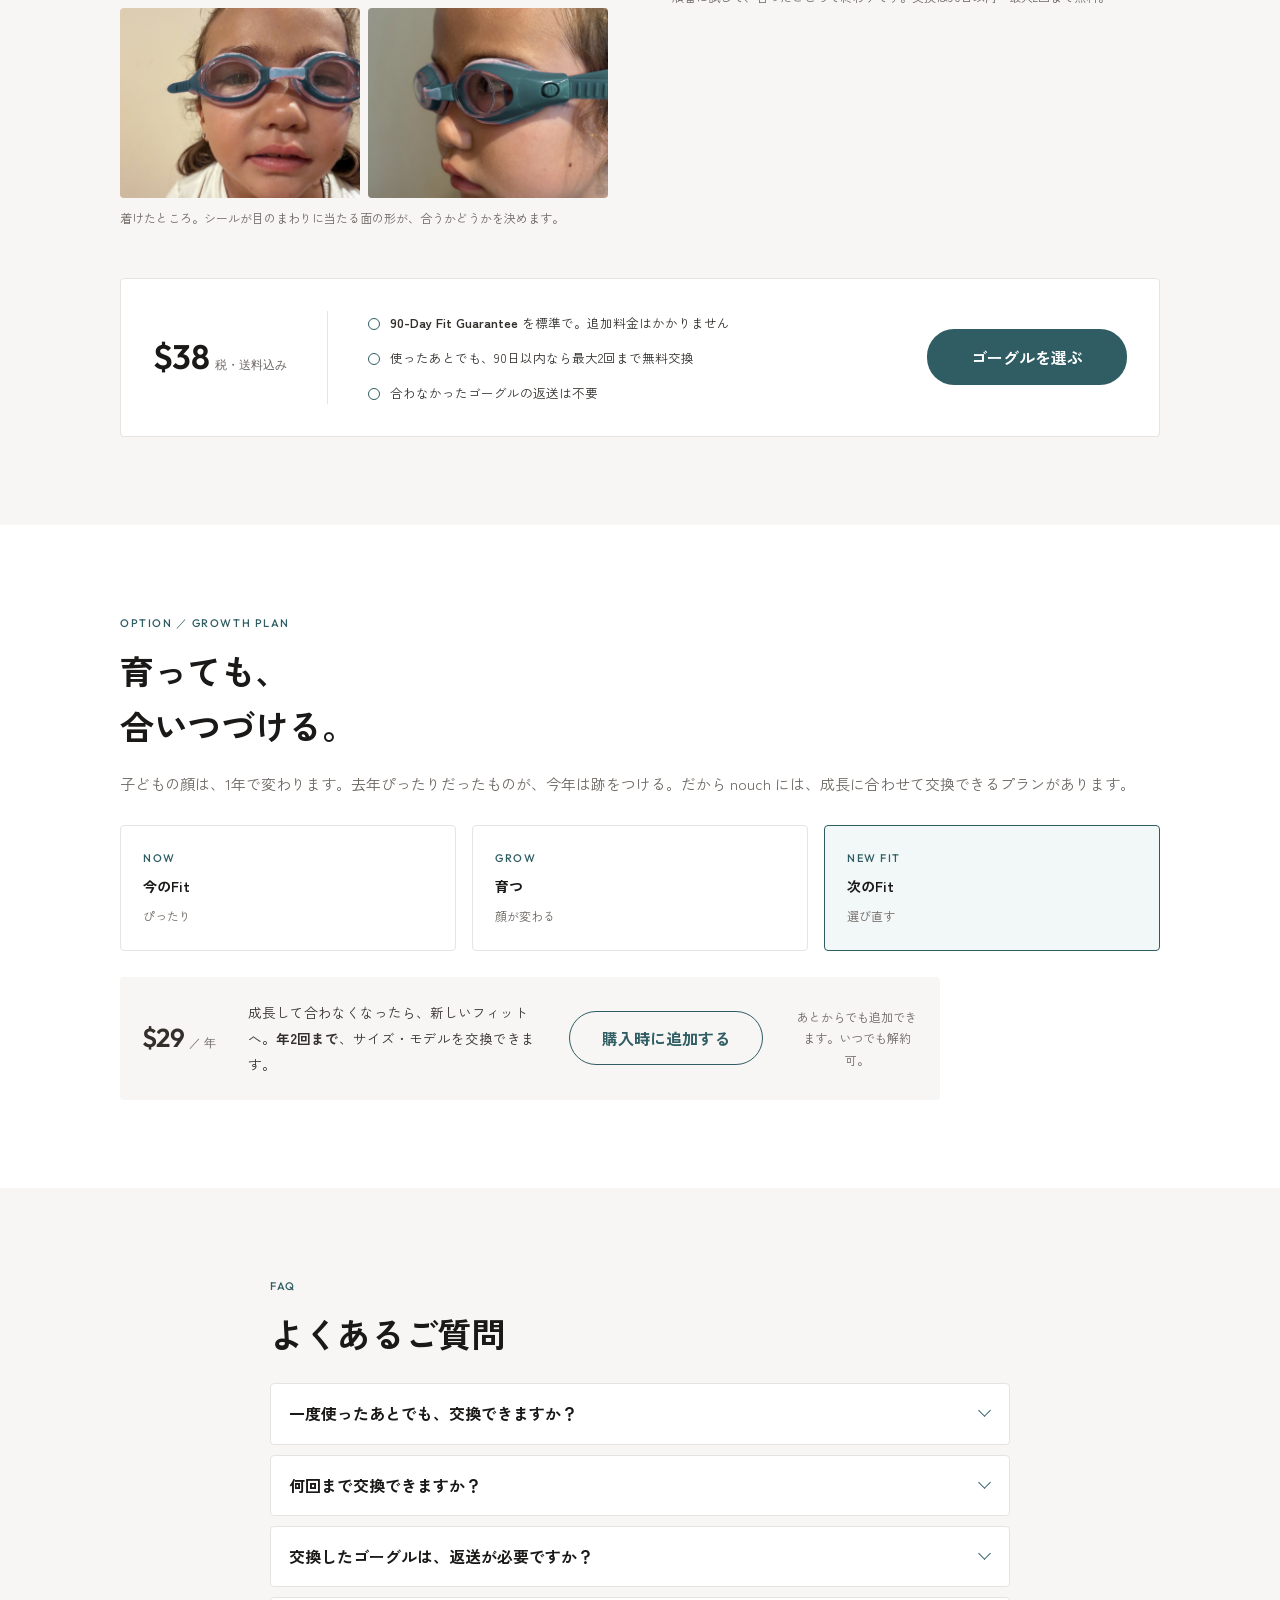
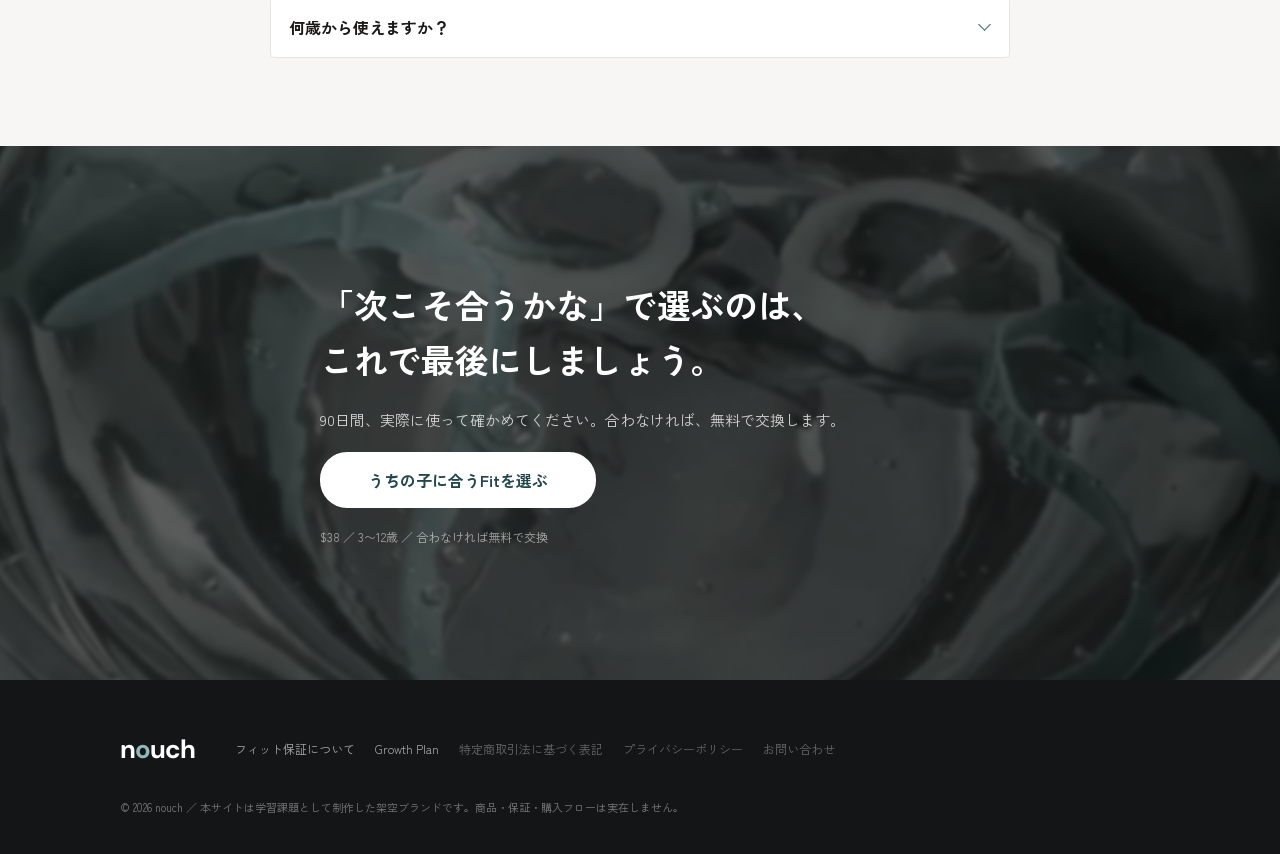
==== commit 4f002f01: "Add files via upload" ====
--- a/index.html
+++ b/index.html
@@ -51,7 +51,7 @@
     <a class="logo" href="#top">n<span>o</span>uch</a>
     <nav class="header__nav">
       <a href="#faq">保証について</a>
-      <a class="btn btn--sm" href="#product" data-cta="header">選ぶ</a>
+      <a class="btn btn--sm" href="order.html" data-cta="header">選ぶ</a>
     </nav>
   </div>
 </header>
@@ -66,7 +66,7 @@
       <h1 class="fv__h1">「次こそ合うかな」を、<br>終わりに。</h1>
       <p class="fv__lead">子どものスイミングゴーグルは、買う前に合うかどうかが分かりません。だから nouch は、合うまでを商品にしました。</p>
       <div class="fv__cta">
-        <a class="btn btn--lg" href="#product" data-cta="fv">うちの子に合うFitを選ぶ</a>
+        <a class="btn btn--lg" href="order.html" data-cta="fv">うちの子に合うFitを選ぶ</a>
         <p class="note note--center">$38 ／ 3〜12歳 ／ 合わなければ無料で交換</p>
       </div>
     </div>
@@ -389,7 +389,7 @@
         <li>使ったあとでも、90日以内なら最大2回まで無料交換</li>
         <li>合わなかったゴーグルの返送は不要</li>
       </ul>
-      <a class="btn btn--lg btn--full" href="#faq" data-cta="product">ゴーグルを選ぶ</a>
+      <a class="btn btn--lg btn--full" href="order.html" data-cta="product">ゴーグルを選ぶ</a>
     </div>
   </div>
 </section>
@@ -410,7 +410,7 @@
     <div class="card reveal">
       <p class="price__num price__num--sm">$29 <small>／ 年</small></p>
       <p>成長して合わなくなったら、新しいフィットへ。<strong>年2回まで</strong>、サイズ・モデルを交換できます。</p>
-      <a class="btn btn--ghost btn--full" href="#faq" data-cta="growth">購入時に追加する</a>
+      <a class="btn btn--ghost btn--full" href="order.html" data-cta="growth">購入時に追加する</a>
       <p class="note note--center">あとからでも追加できます。いつでも解約可。</p>
     </div>
   </div>
@@ -450,7 +450,7 @@
   <div class="wrap final__in">
     <h2 class="h2 h2--light">「次こそ合うかな」で選ぶのは、<br>これで最後にしましょう。</h2>
     <p class="lead lead--light">90日間、実際に使って確かめてください。合わなければ、無料で交換します。</p>
-    <a class="btn btn--lg btn--white btn--full" href="#product" data-cta="final">うちの子に合うFitを選ぶ</a>
+    <a class="btn btn--lg btn--white btn--full" href="order.html" data-cta="final">うちの子に合うFitを選ぶ</a>
     <p class="note note--center note--light">$38 ／ 3〜12歳 ／ 合わなければ無料で交換</p>
   </div>
 </section>
--- a/style.css
+++ b/style.css
@@ -311,7 +311,8 @@
    ========================================================== */
 .voice{background:var(--deep);color:var(--white);padding-block:52px}
 .voice .h2{margin-bottom:22px}
-.voice__list{display:flex;flex-direction:column;gap:14px;margin-bottom:18px}
+.voice__disclaimer{margin-bottom:18px}
+.voice__list{display:flex;flex-direction:column;gap:14px}
 .quote{
   margin:0;padding:20px;border-radius:var(--r);
   background:rgba(255,255,255,.06);border:1px solid rgba(255,255,255,.10);
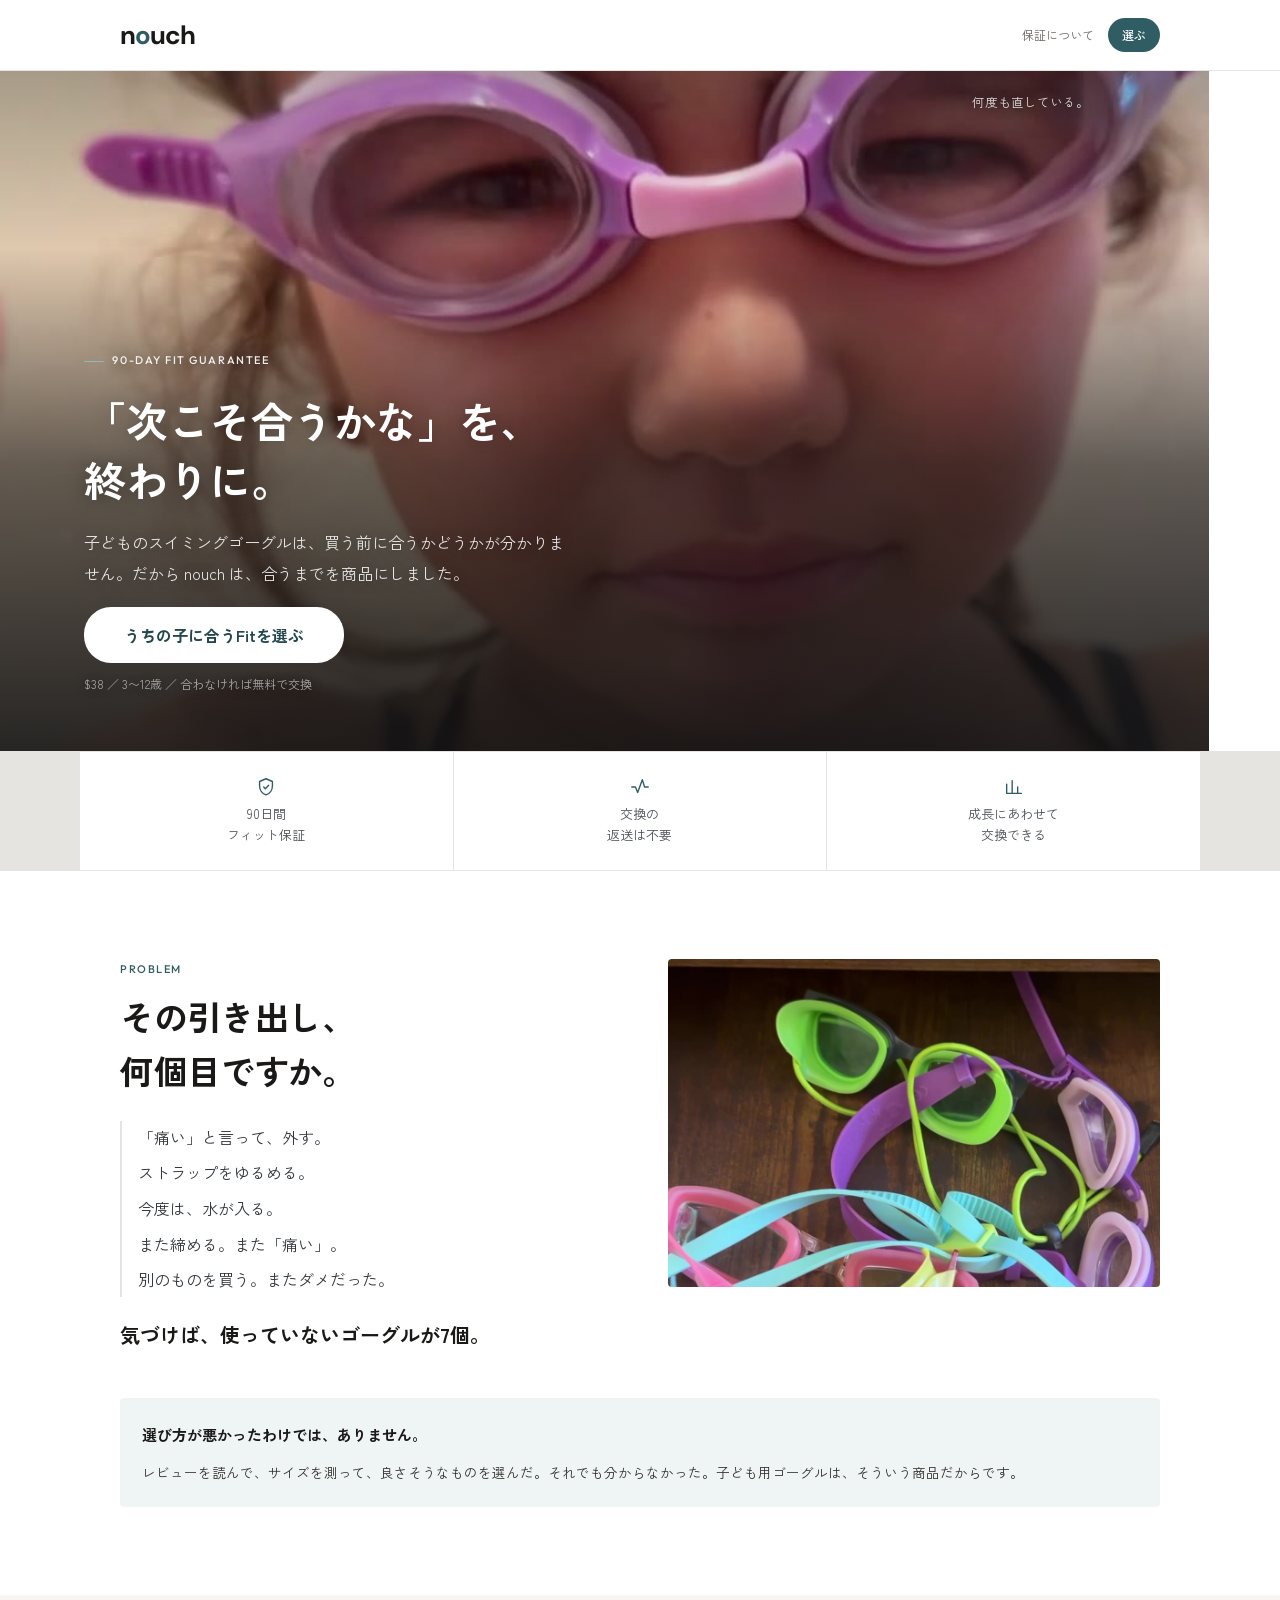
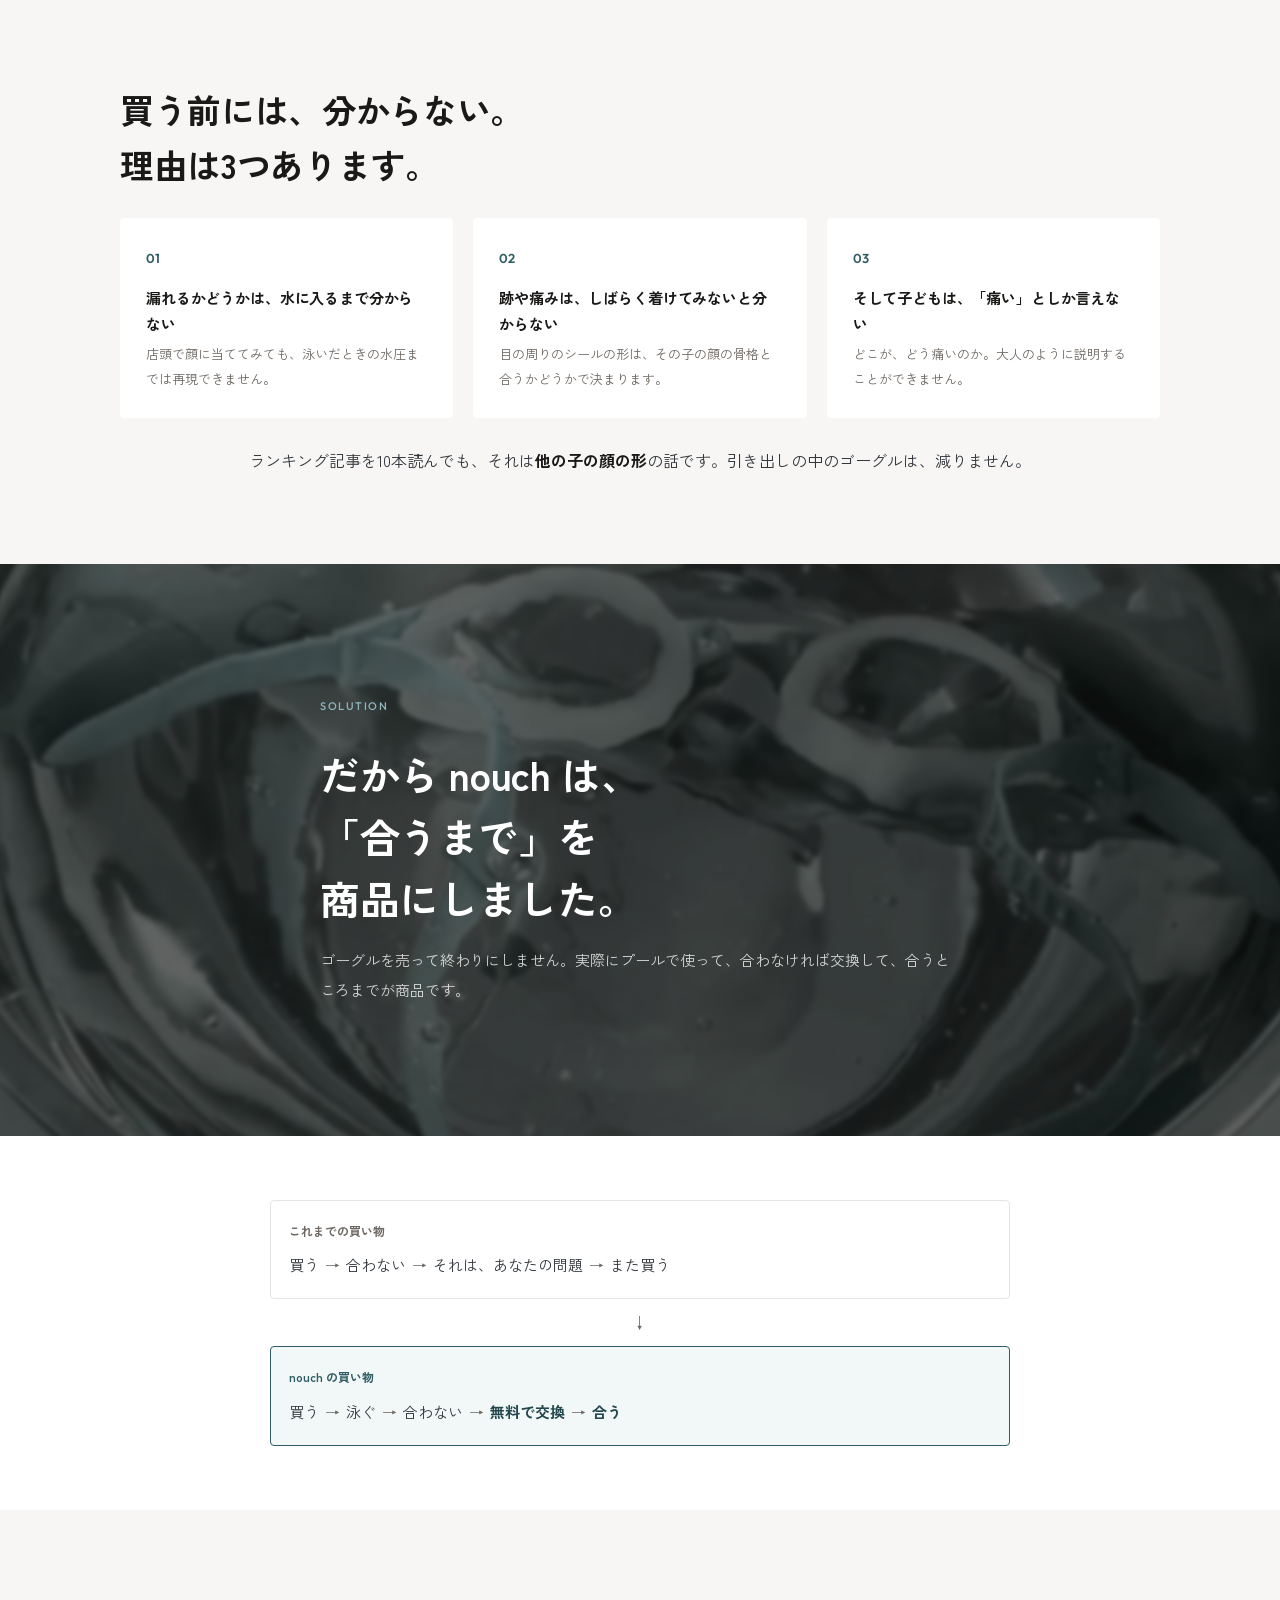
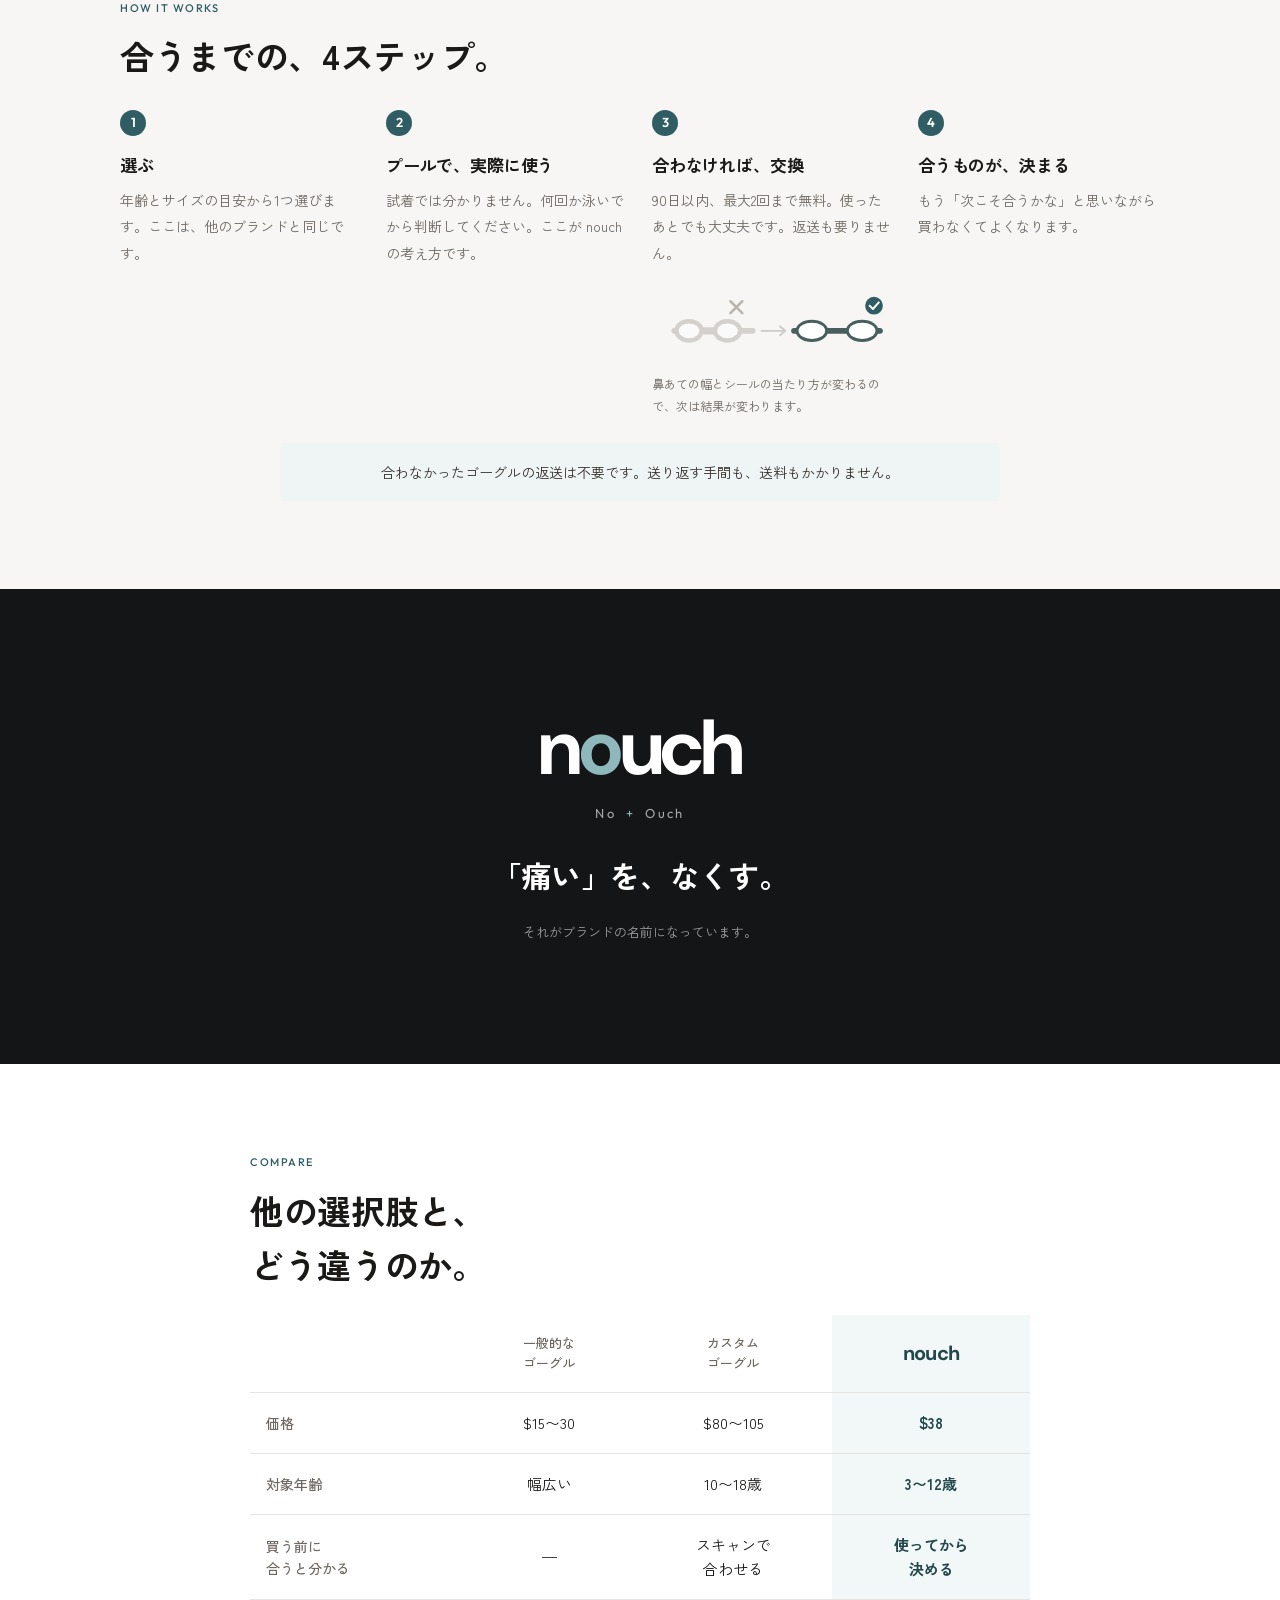
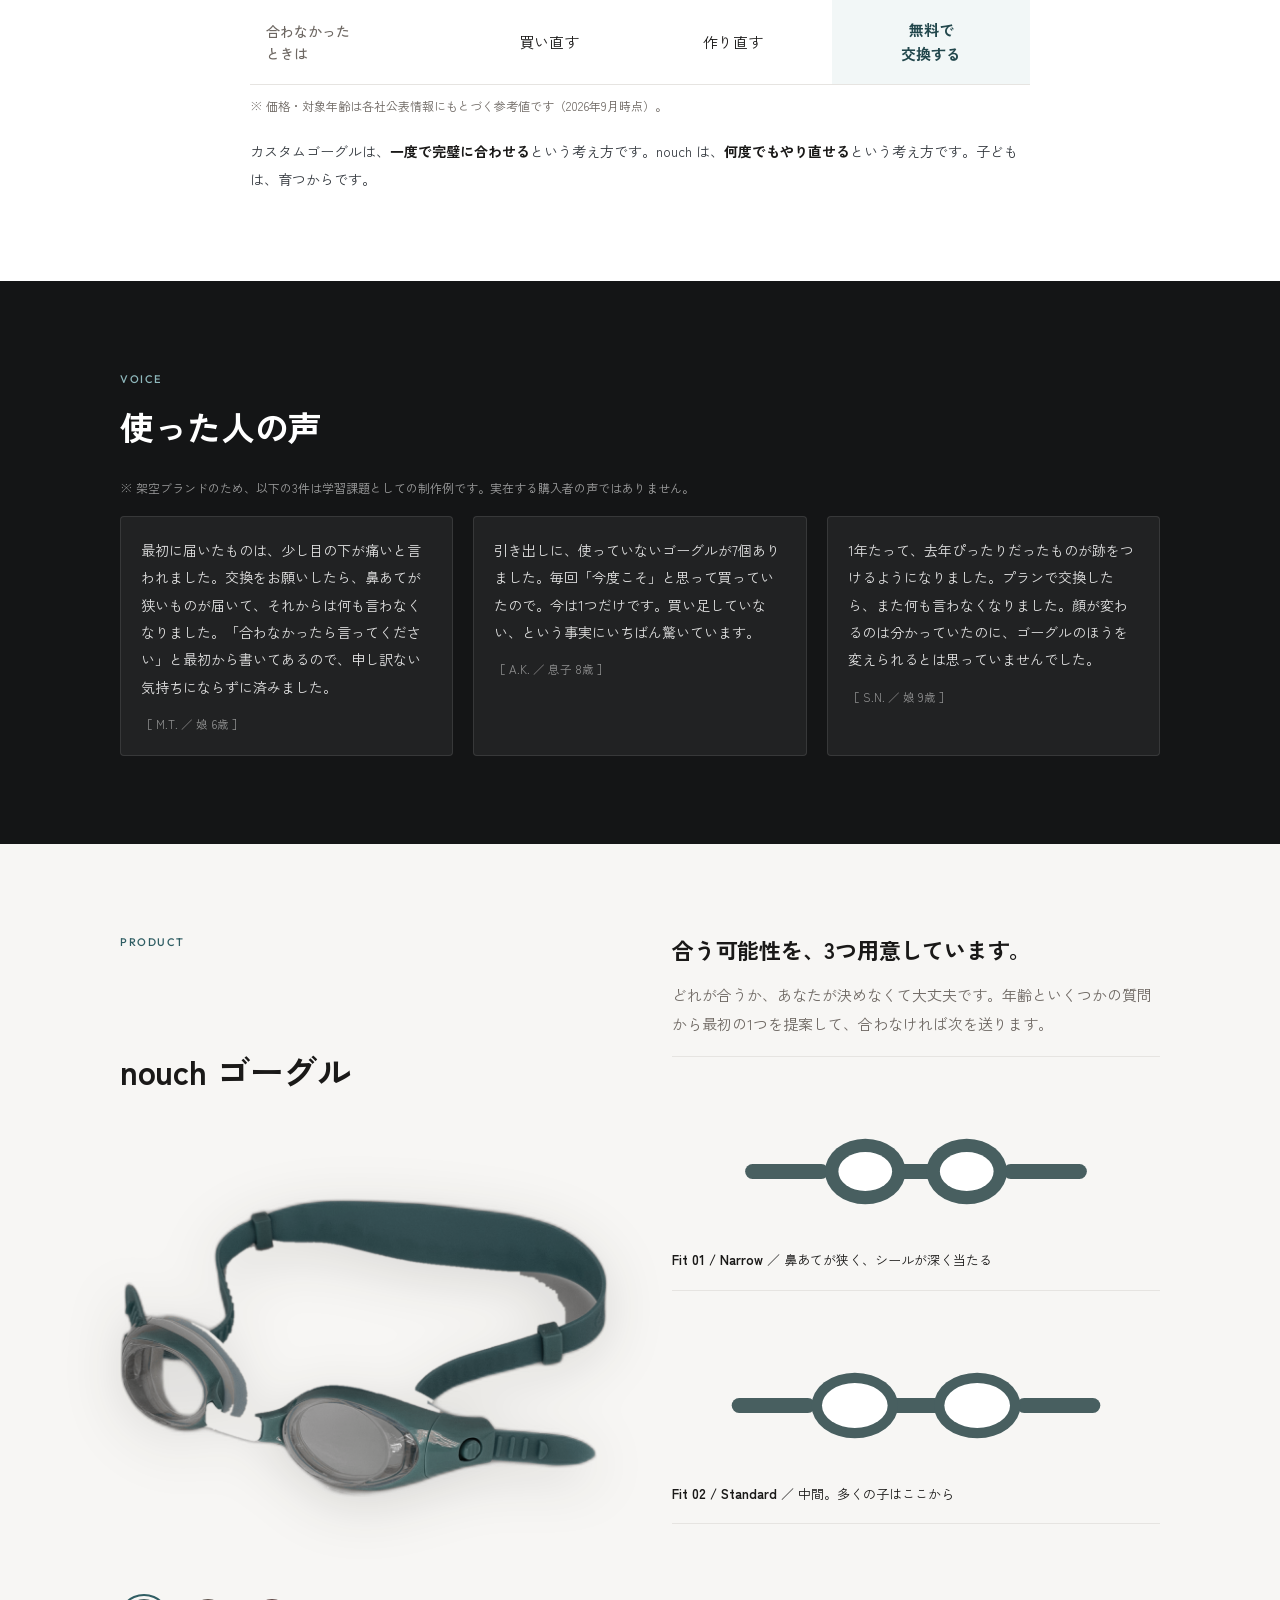
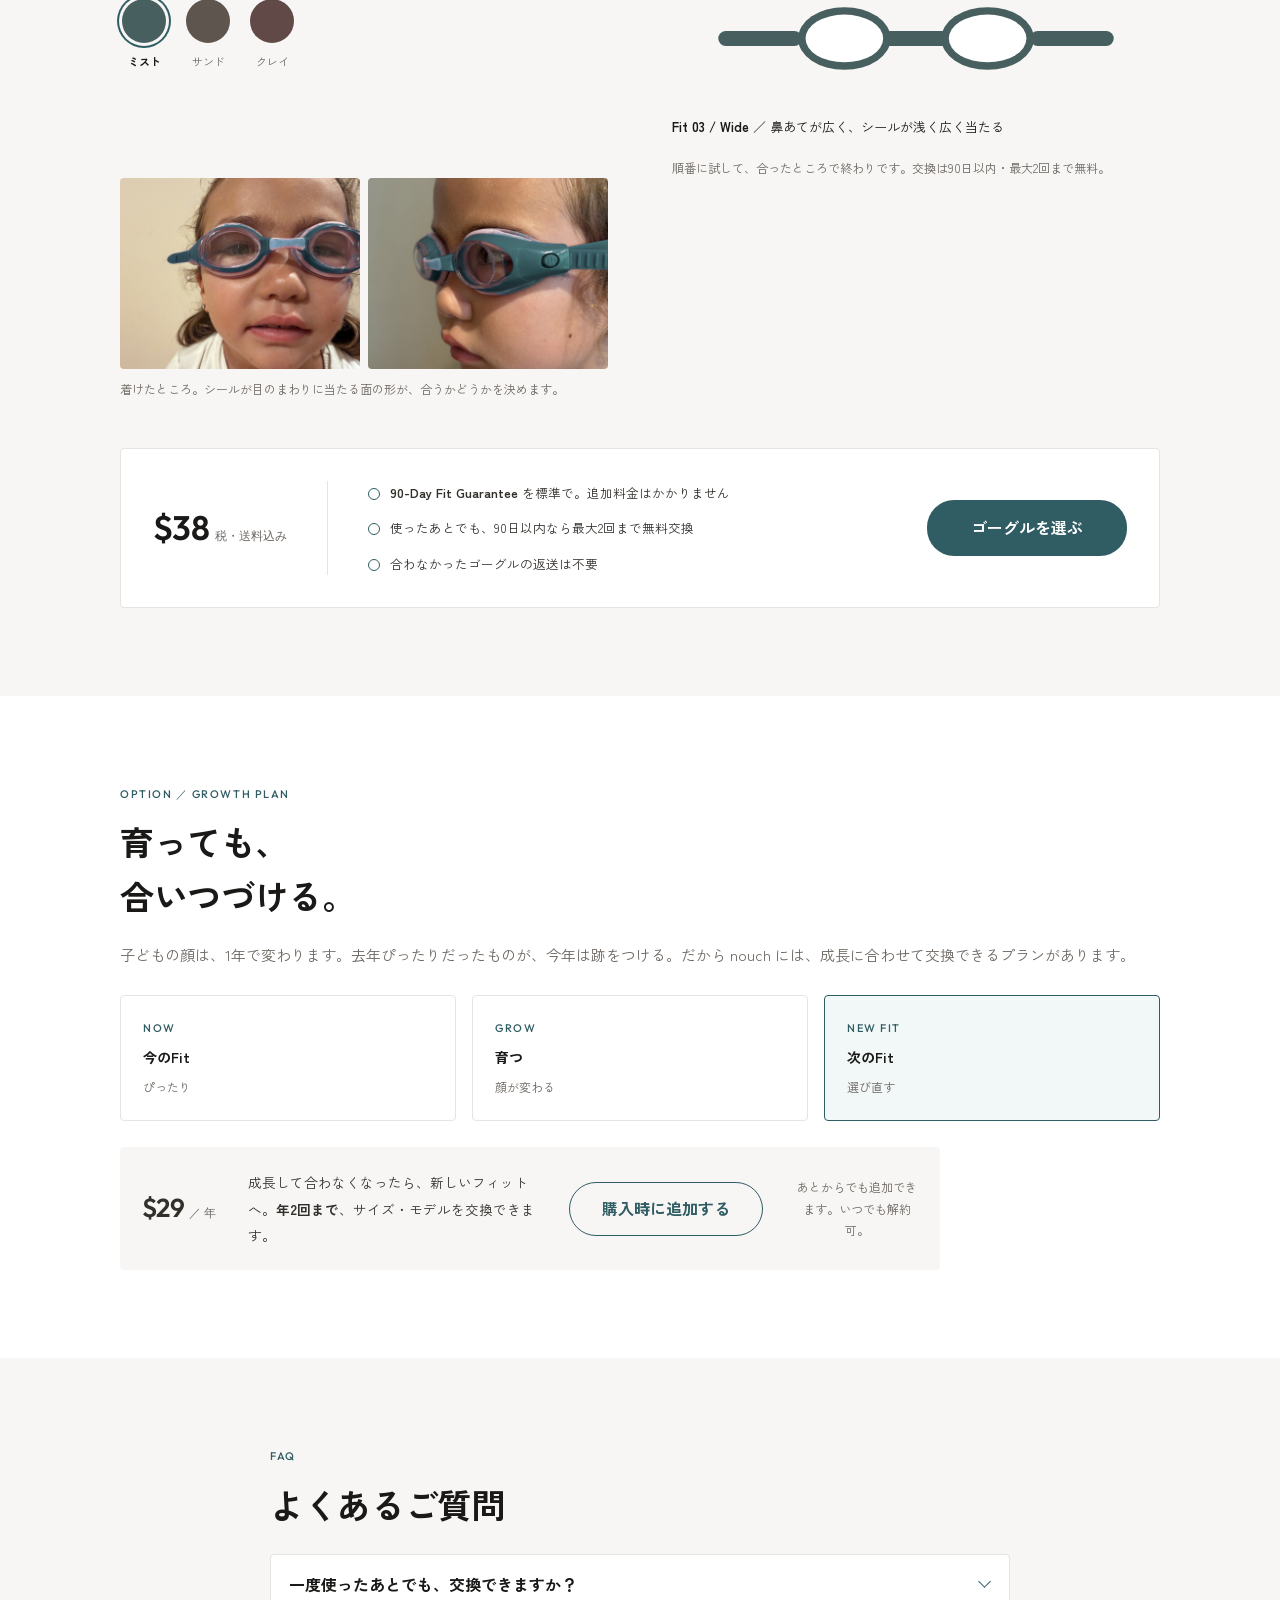
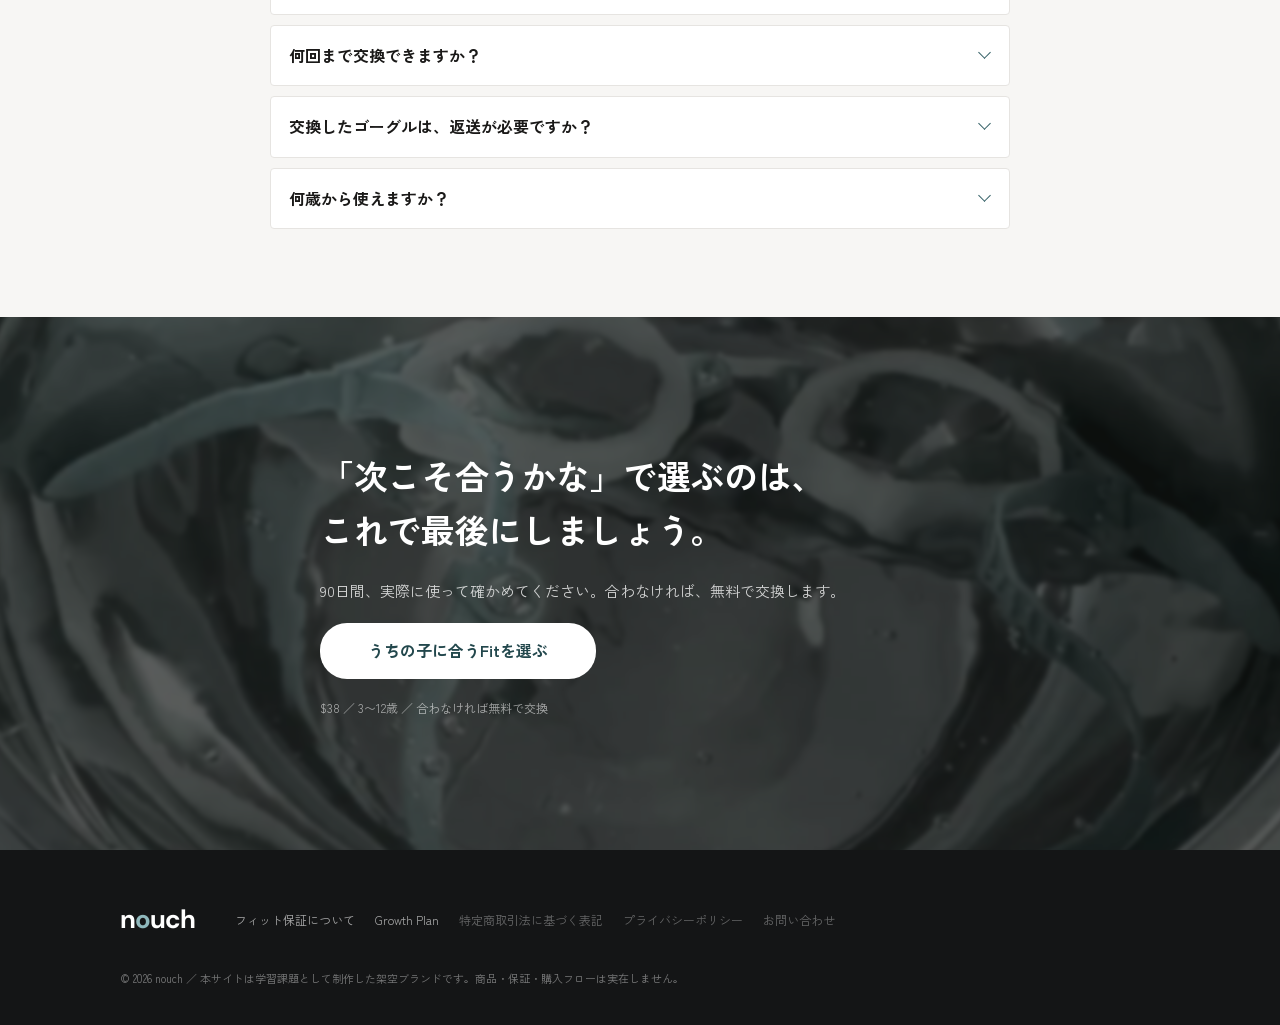
==== commit 960724d6: "Add files via upload" ====
--- a/index.html
+++ b/index.html
@@ -60,23 +60,26 @@
 
 <!-- ============ FV ============ -->
 <section class="fv">
+  <video class="fv__bg" id="fvVideo" src="fv-fit.mp4" poster="fv-poster.jpg"
+         autoplay muted playsinline preload="metadata"
+         aria-label="いま使っているゴーグルを着けて、指で何度も位置を直している"></video>
+  <picture>
+    <source media="(min-width:768px)" srcset="mark.jpg">
+    <img class="fv__bg fv__bg--still" id="fvStill" src="mark-sp.jpg"
+         alt="ゴーグルを外したあと、目のまわりに残った跡">
+  </picture>
+  <span class="fv__scrim" aria-hidden="true"></span>
+  <p class="fv__cap" id="fvCap">何度も直している。</p>
   <div class="wrap fv__in">
     <div class="fv__copy">
-      <p class="eyebrow"><span class="eyebrow__rule"></span>90-DAY FIT GUARANTEE</p>
+      <p class="eyebrow eyebrow--on-media"><span class="eyebrow__rule"></span>90-DAY FIT GUARANTEE</p>
       <h1 class="fv__h1">「次こそ合うかな」を、<br>終わりに。</h1>
       <p class="fv__lead">子どものスイミングゴーグルは、買う前に合うかどうかが分かりません。だから nouch は、合うまでを商品にしました。</p>
       <div class="fv__cta">
-        <a class="btn btn--lg" href="order.html" data-cta="fv">うちの子に合うFitを選ぶ</a>
-        <p class="note note--center">$38 ／ 3〜12歳 ／ 合わなければ無料で交換</p>
+        <a class="btn btn--lg btn--white" href="order.html" data-cta="fv">うちの子に合うFitを選ぶ</a>
+        <p class="note note--light">$38 ／ 3〜12歳 ／ 合わなければ無料で交換</p>
       </div>
     </div>
-    <figure class="fv__media">
-      <video class="fv__video" src="fv-fit.mp4" poster="fv-poster.jpg"
-             autoplay muted loop playsinline preload="metadata"
-             aria-label="いま使っているゴーグルを着けて、指で何度も位置を直している"></video>
-      <img class="fv__mark" src="mark.jpg" alt="ゴーグルを外したあと、目のまわりに残った跡">
-      <figcaption class="caption">何度も直して、外したあと。</figcaption>
-    </figure>
   </div>
 </section>
 
--- a/style.css
+++ b/style.css
@@ -136,14 +136,39 @@
 /* ==========================================================
    FV
    ========================================================== */
-.fv__in{display:flex;flex-direction:column;gap:20px;padding-block:36px 32px}
-.fv__h1{font-size:29px;line-height:1.5;text-wrap:pretty}
-.fv__lead{font-size:15px;line-height:1.95;color:#4b5158;text-wrap:pretty}
-.fv__copy{display:flex;flex-direction:column;gap:18px}
+.fv{position:relative;overflow:hidden;background:var(--deep);height:86vh;min-height:620px;max-height:760px}
+.fv__bg{position:absolute;inset:0;width:100%;height:100%;object-fit:cover}
+.fv__bg--still{opacity:0;object-position:center 50%;transition:opacity .9s ease}
+.fv.is-still .fv__bg--still{opacity:1}
+.fv__cap{
+  position:absolute;top:0;right:0;z-index:2;
+  padding:14px var(--pad);
+  font-size:12px;line-height:1.7;color:rgba(255,255,255,.82);
+  text-shadow:0 1px 12px rgba(0,0,0,.6);
+  transition:opacity .45s ease;
+}
+.fv__cap.is-out{opacity:0}
+.fv__scrim{
+  position:absolute;inset:0;pointer-events:none;
+  background:linear-gradient(to bottom,
+    rgba(20,21,22,.30) 0%,
+    rgba(20,21,22,0)   26%,
+    rgba(20,21,22,.12) 44%,
+    rgba(20,21,22,.74) 72%,
+    rgba(20,21,22,.93) 100%);
+}
+.fv__in{
+  position:relative;height:100%;
+  display:flex;flex-direction:column;justify-content:flex-end;
+  gap:0;padding-block:0 34px;
+}
+.fv__copy{display:flex;flex-direction:column;gap:14px}
+.fv__h1{font-size:29px;line-height:1.5;text-wrap:pretty;color:var(--white);text-shadow:0 1px 20px rgba(0,0,0,.38)}
+.fv__lead{font-size:14.5px;line-height:1.95;color:rgba(255,255,255,.86);text-wrap:pretty;text-shadow:0 1px 14px rgba(0,0,0,.34)}
 .fv__cta{display:flex;flex-direction:column;gap:10px;order:3}
-.fv__media{margin:0;display:flex;flex-direction:column;gap:10px}
-.fv__video{width:100%;height:260px;object-fit:cover;border-radius:var(--r);background:var(--paper)}
-.fv__mark{width:100%;height:160px;object-fit:cover;border-radius:var(--r)}
+.fv__cta .note{text-align:left;text-shadow:0 1px 12px rgba(0,0,0,.4)}
+.eyebrow--on-media{color:rgba(255,255,255,.9);text-shadow:0 1px 14px rgba(0,0,0,.6)}
+.eyebrow--on-media .eyebrow__rule{background:var(--accent-light)}
 
 /* ==========================================================
    trust bar
@@ -450,20 +475,27 @@
   .header__in{height:70px}
   .logo{font-size:26px}
 
-  /* FV : 2 columns */
+  /* FV : full-bleed hero */
+  .fv{height:auto;min-height:0;max-height:none;aspect-ratio:16/9;max-block-size:680px}
+  .fv__bg{object-position:center 32%}
+  .fv__bg--still{object-position:center 96%}
+  .fv__cap{padding:20px calc((100vw - var(--wrap))/2 + var(--pad));font-size:12.5px}
+  .fv__scrim{
+    background:linear-gradient(to bottom,
+      rgba(20,21,22,.28) 0%,
+      rgba(20,21,22,0)   26%,
+      rgba(20,21,22,.60) 58%,
+      rgba(20,21,22,.90) 100%);
+  }
   .fv__in{
-    flex-direction:row;align-items:center;gap:44px;
-    padding-block:72px 64px;
+    max-width:var(--wrap);
+    flex-direction:column;align-items:flex-start;justify-content:flex-end;
+    gap:0;padding-block:0 56px;
   }
-  .fv__copy{flex:1 1 52%;gap:22px}
-  .fv__media{flex:1 1 48%;display:grid;grid-template-columns:1fr 1fr;gap:12px}
+  .fv__copy{flex:0 0 auto;max-width:560px;gap:18px}
   .fv__h1{font-size:38px;line-height:1.42}
-  .fv__lead{font-size:16px}
-  .fv__video{height:330px}
-  .fv__mark{height:330px}
-  .fv__media .caption{grid-column:2}
-  .fv__cta{order:0;align-items:flex-start}
-  .fv__cta .note{text-align:left}
+  .fv__lead{font-size:16px;max-width:480px}
+  .fv__cta{order:3;align-items:flex-start}
   .btn--lg{padding-inline:40px}
 
   .trust__in{max-width:var(--wrap)}
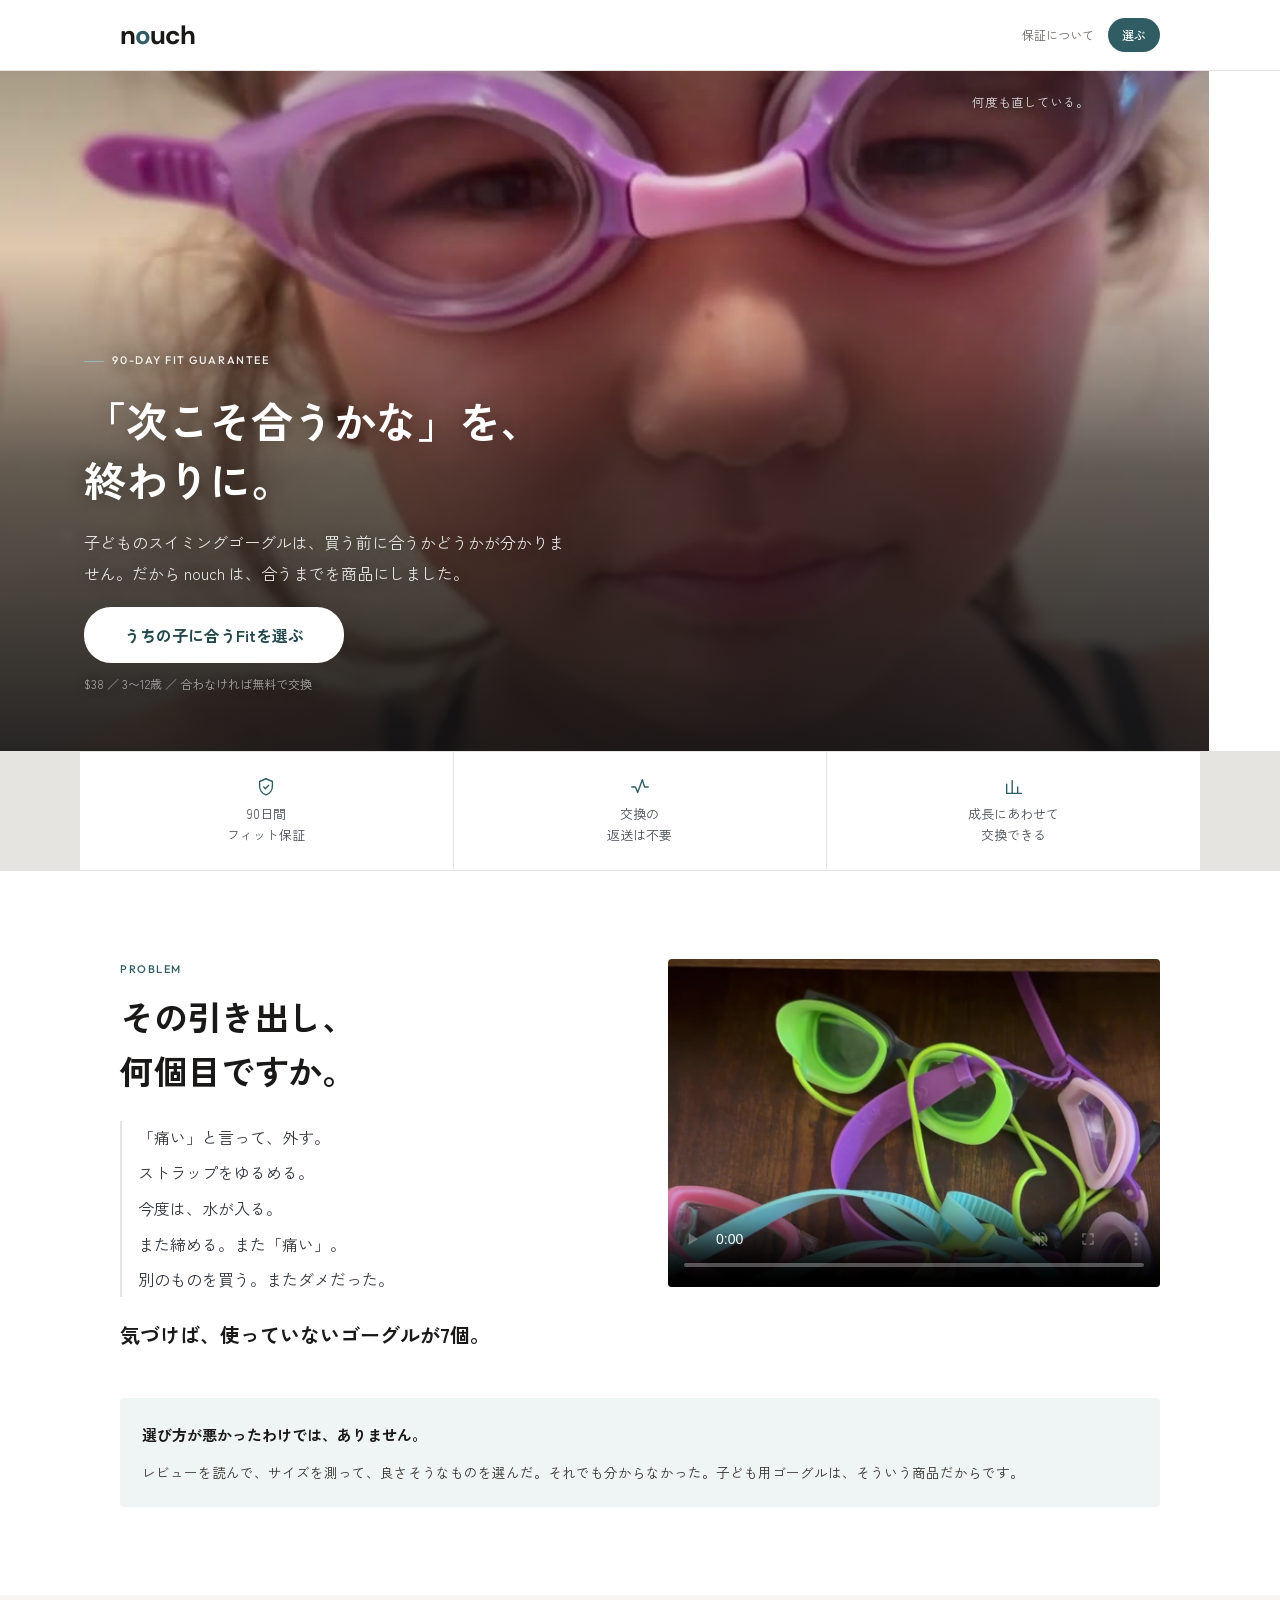
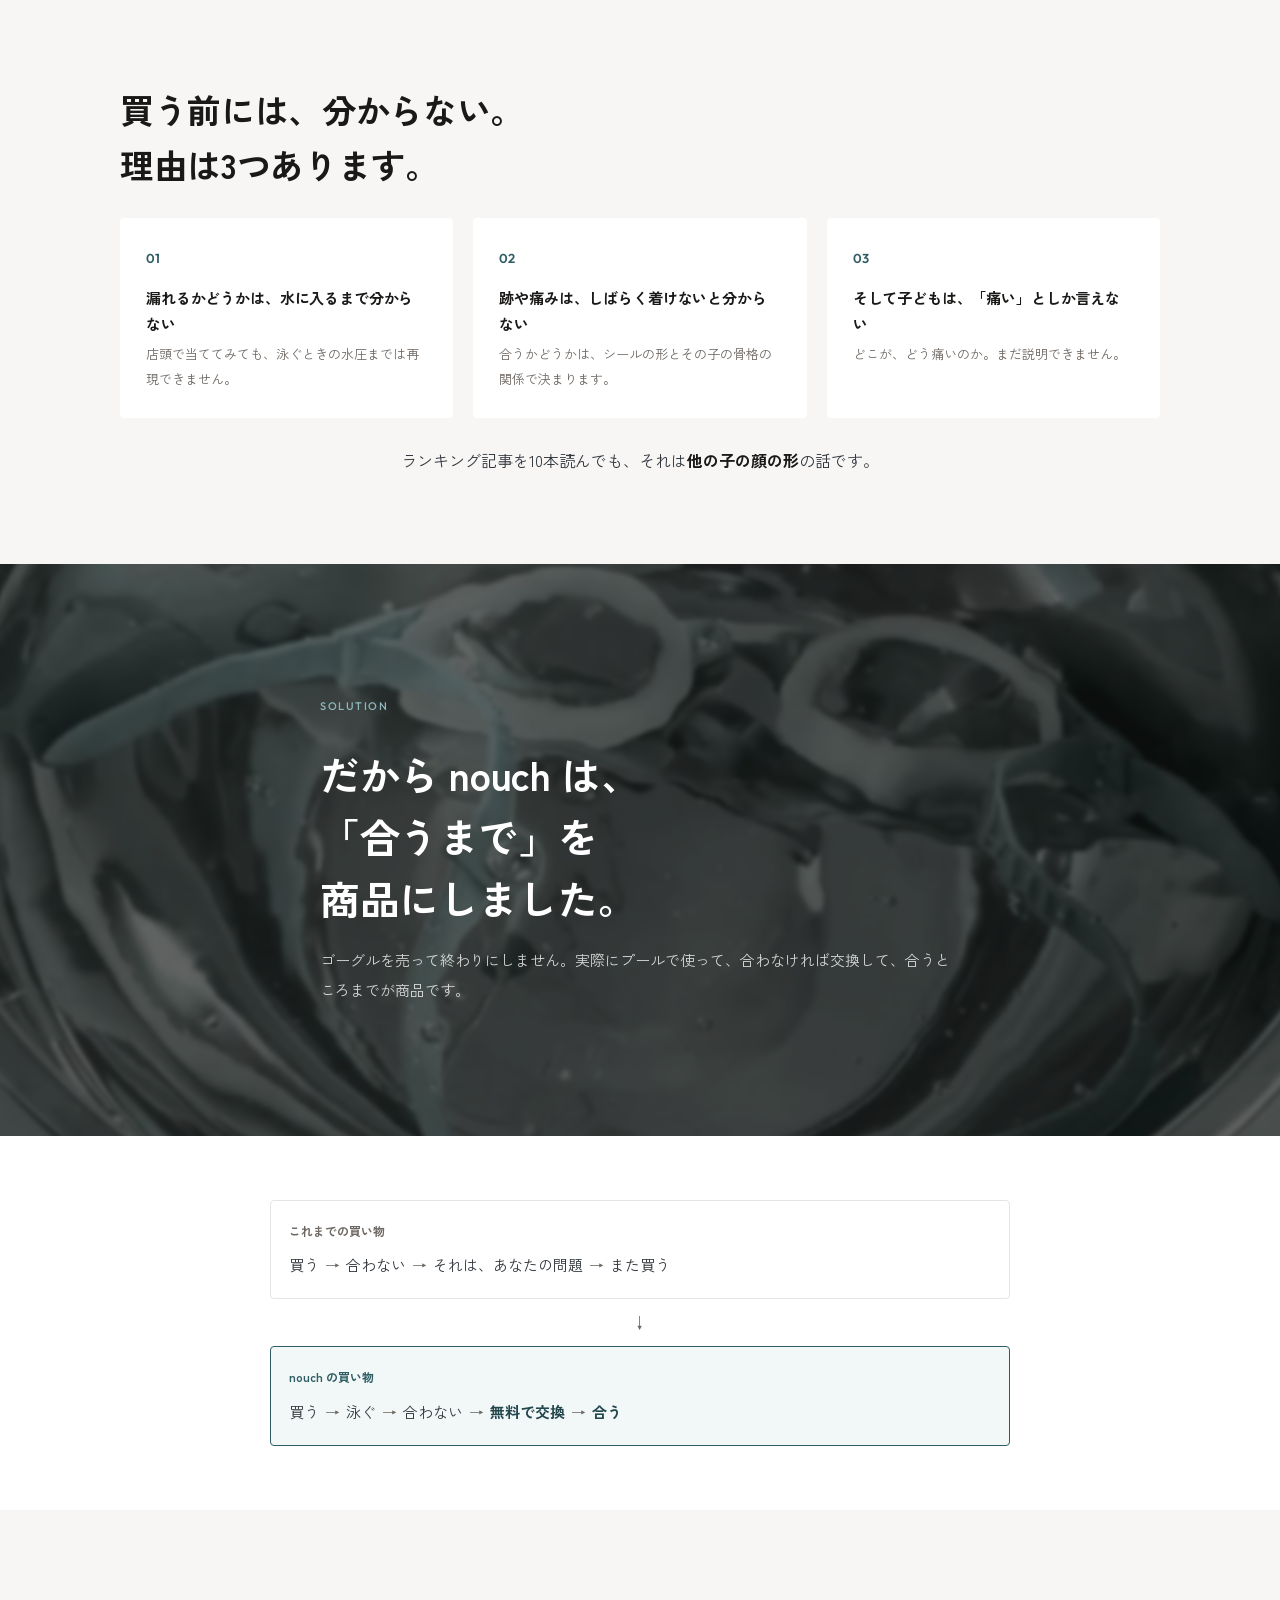
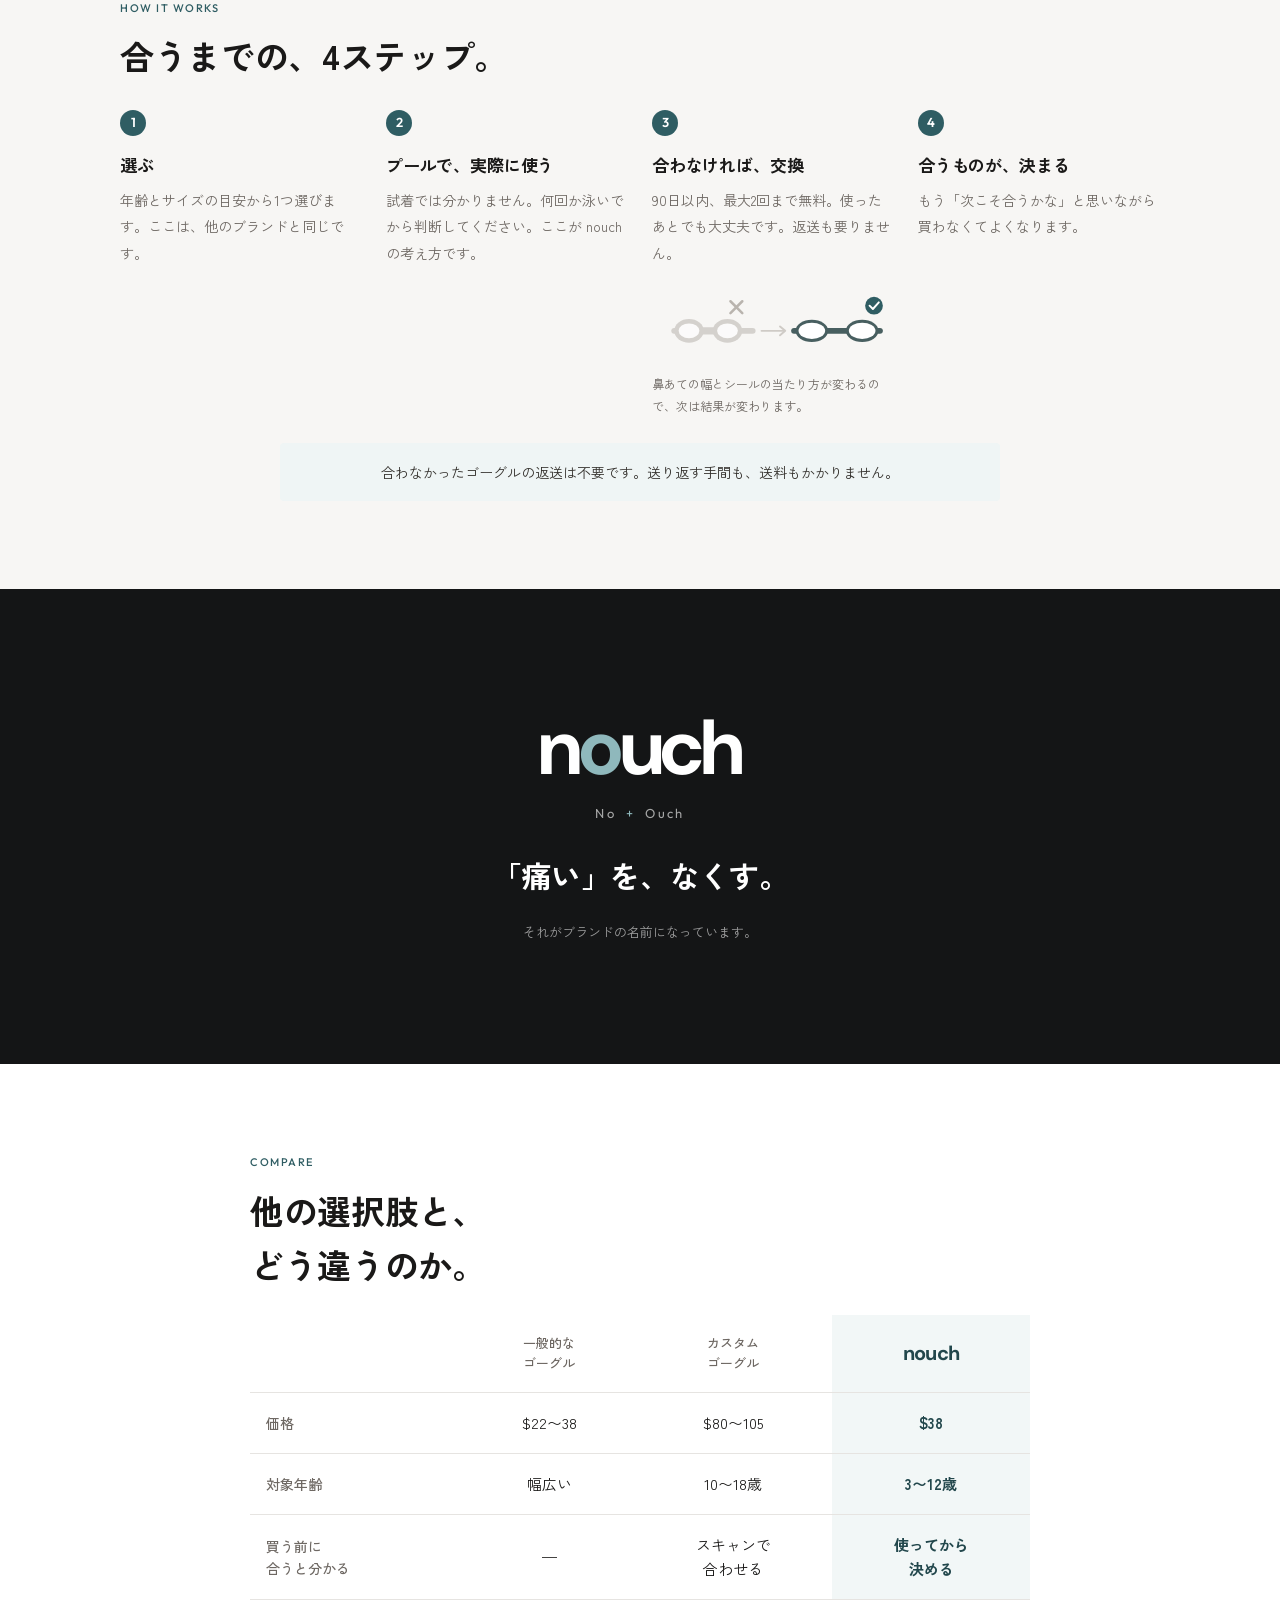
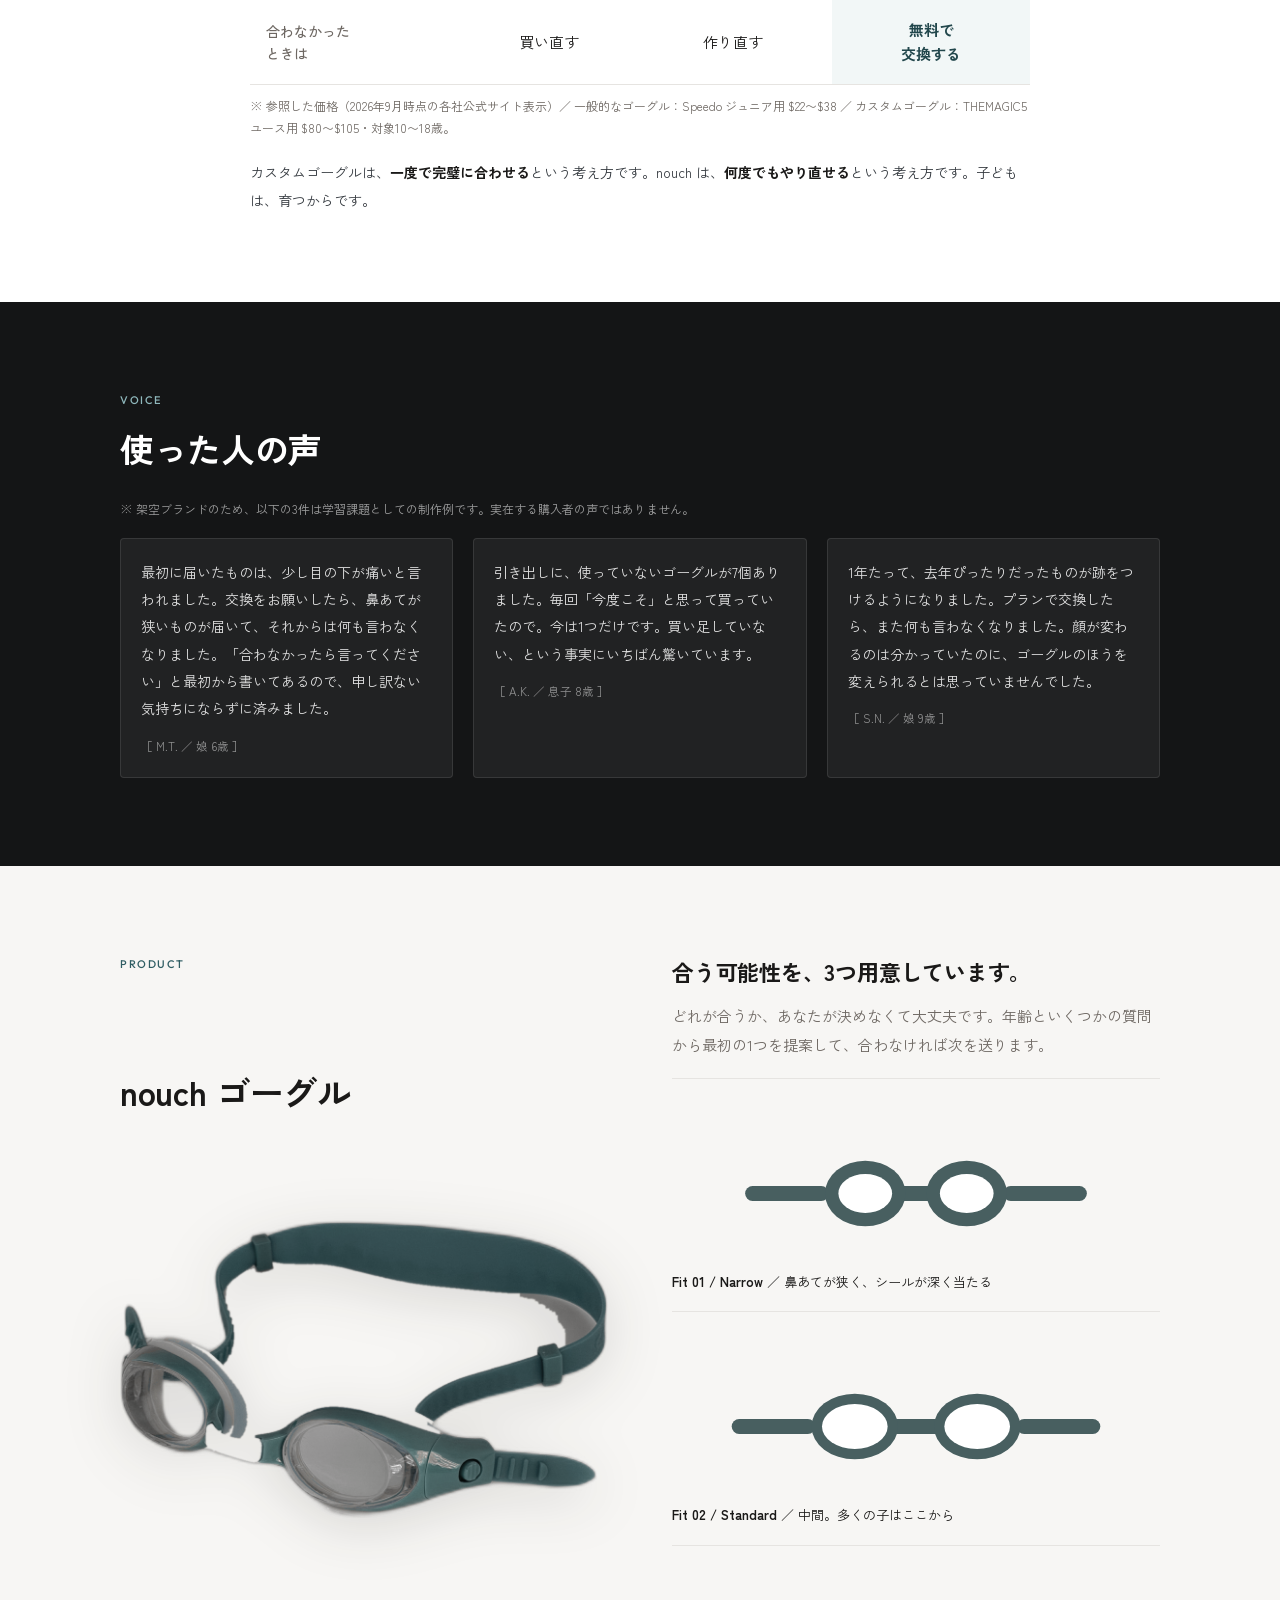
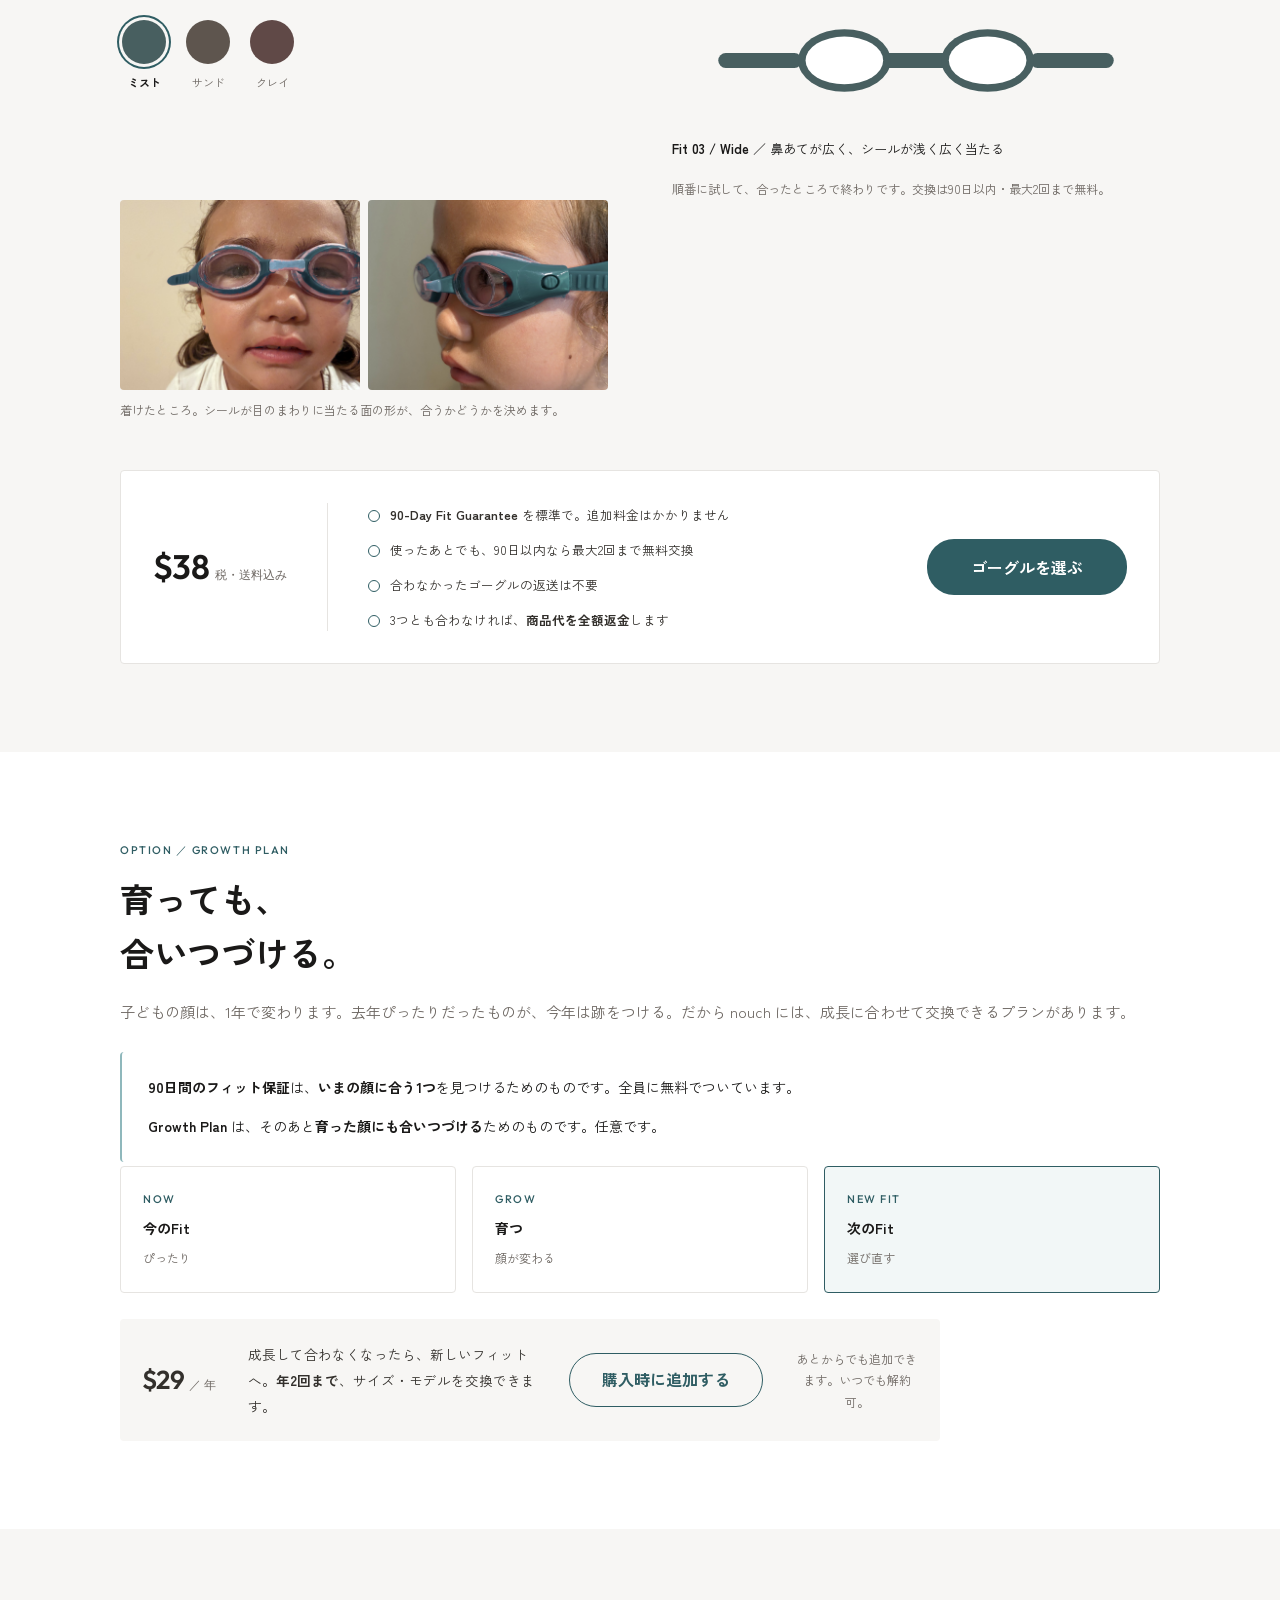
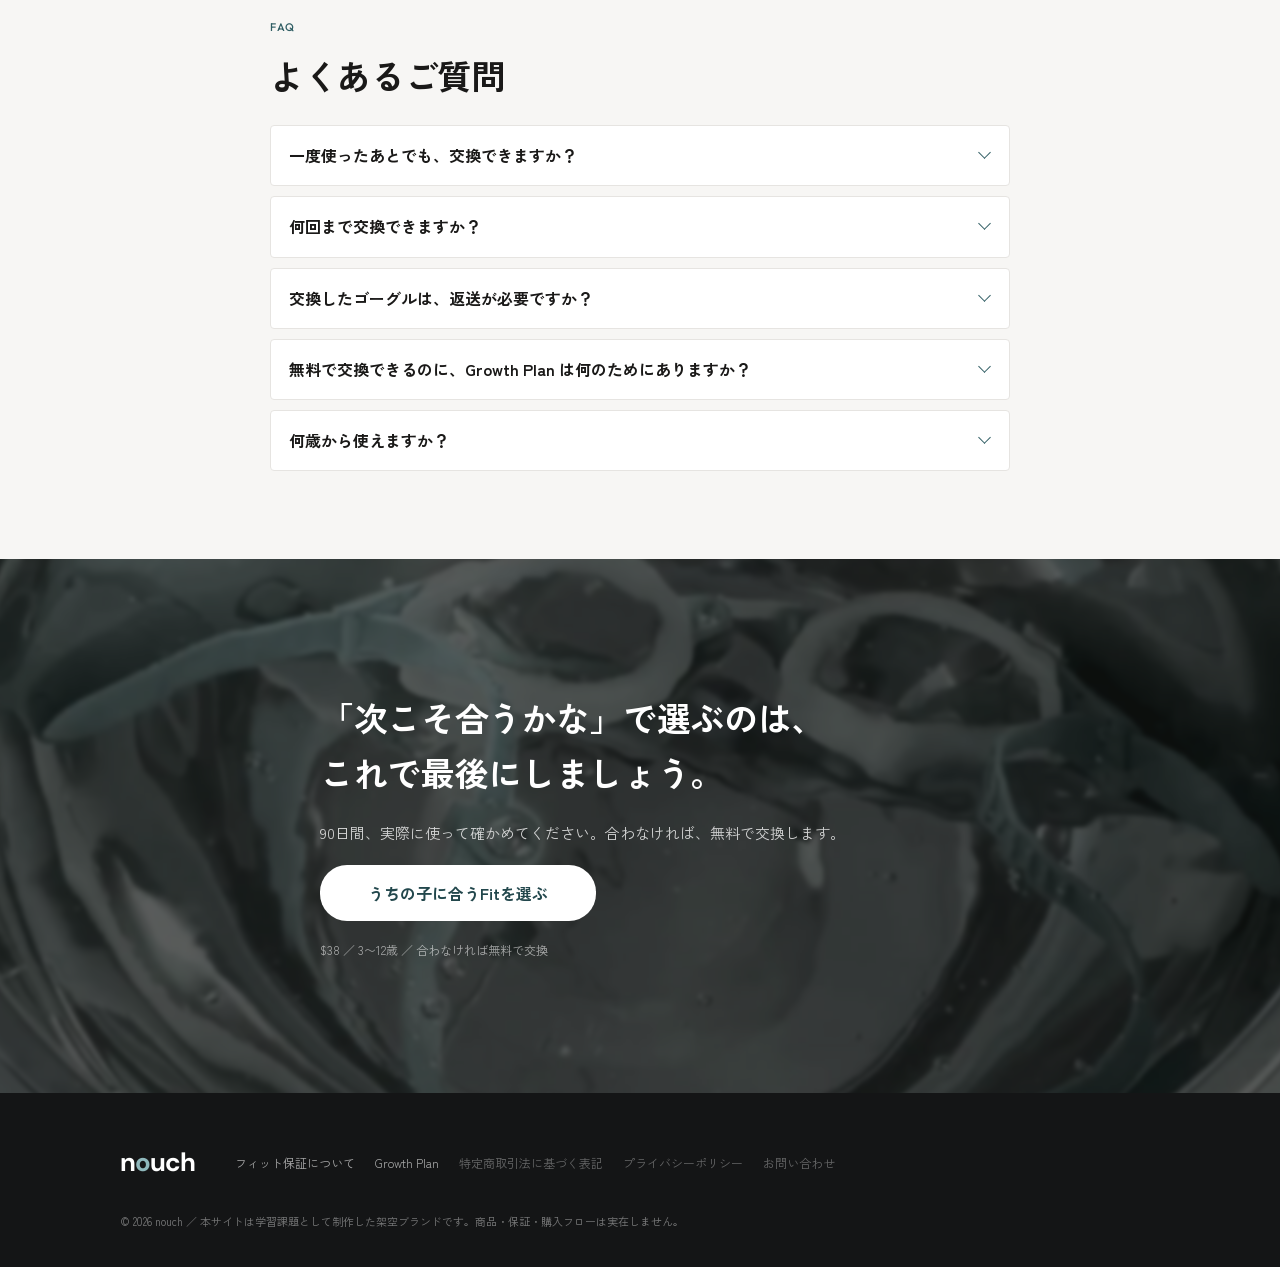
==== commit 6d812931: "Add files via upload" ====
--- a/index.html
+++ b/index.html
@@ -137,25 +137,25 @@
         <span class="reason__no">01</span>
         <div>
           <h3>漏れるかどうかは、水に入るまで分からない</h3>
-          <p>店頭で顔に当ててみても、泳いだときの水圧までは再現できません。</p>
+          <p>店頭で当ててみても、泳ぐときの水圧までは再現できません。</p>
         </div>
       </li>
       <li class="reason reveal">
         <span class="reason__no">02</span>
         <div>
-          <h3>跡や痛みは、しばらく着けてみないと分からない</h3>
-          <p>目の周りのシールの形は、その子の顔の骨格と合うかどうかで決まります。</p>
+          <h3>跡や痛みは、しばらく着けないと分からない</h3>
+          <p>合うかどうかは、シールの形とその子の骨格の関係で決まります。</p>
         </div>
       </li>
       <li class="reason reveal">
         <span class="reason__no">03</span>
         <div>
           <h3>そして子どもは、「痛い」としか言えない</h3>
-          <p>どこが、どう痛いのか。大人のように説明することができません。</p>
+          <p>どこが、どう痛いのか。まだ説明できません。</p>
         </div>
       </li>
     </ol>
-    <p class="why__close reveal">ランキング記事を10本読んでも、それは<strong>他の子の顔の形</strong>の話です。引き出しの中のゴーグルは、減りません。</p>
+    <p class="why__close reveal">ランキング記事を10本読んでも、それは<strong>他の子の顔の形</strong>の話です。</p>
   </div>
 </section>
 
@@ -286,14 +286,14 @@
           </tr>
         </thead>
         <tbody>
-          <tr><th scope="row">価格</th><td>$15〜30</td><td>$80〜105</td><td class="is-nouch">$38</td></tr>
+          <tr><th scope="row">価格</th><td>$22〜38</td><td>$80〜105</td><td class="is-nouch">$38</td></tr>
           <tr><th scope="row">対象年齢</th><td>幅広い</td><td>10〜18歳</td><td class="is-nouch">3〜12歳</td></tr>
           <tr><th scope="row">買う前に<br>合うと分かる</th><td>—</td><td>スキャンで<br>合わせる</td><td class="is-nouch">使ってから<br>決める</td></tr>
           <tr><th scope="row">合わなかった<br>ときは</th><td>買い直す</td><td>作り直す</td><td class="is-nouch">無料で<br>交換する</td></tr>
         </tbody>
       </table>
     </div>
-    <p class="note">※ 価格・対象年齢は各社公表情報にもとづく参考値です（2026年9月時点）。</p>
+    <p class="note">※ 参照した価格（2026年9月時点の各社公式サイト表示）／ 一般的なゴーグル：Speedo ジュニア用 $22〜$38 ／ カスタムゴーグル：THEMAGIC5 ユース用 $80〜$105・対象10〜18歳。</p>
     <p class="compare__close reveal">カスタムゴーグルは、<strong>一度で完璧に合わせる</strong>という考え方です。nouch は、<strong>何度でもやり直せる</strong>という考え方です。子どもは、育つからです。</p>
   </div>
 </section>
@@ -391,6 +391,7 @@
         <li><strong>90-Day Fit Guarantee</strong> を標準で。追加料金はかかりません</li>
         <li>使ったあとでも、90日以内なら最大2回まで無料交換</li>
         <li>合わなかったゴーグルの返送は不要</li>
+        <li>3つとも合わなければ、<strong>商品代を全額返金</strong>します</li>
       </ul>
       <a class="btn btn--lg btn--full" href="order.html" data-cta="product">ゴーグルを選ぶ</a>
     </div>
@@ -403,6 +404,11 @@
     <p class="label">OPTION ／ GROWTH PLAN</p>
     <h2 class="h2">育っても、<br>合いつづける。</h2>
     <p class="lead">子どもの顔は、1年で変わります。去年ぴったりだったものが、今年は跡をつける。だから nouch には、成長に合わせて交換できるプランがあります。</p>
+
+    <div class="split reveal">
+      <p><strong>90日間のフィット保証</strong>は、<strong>いまの顔に合う1つ</strong>を見つけるためのものです。全員に無料でついています。</p>
+      <p><strong>Growth Plan</strong> は、そのあと<strong>育った顔にも合いつづける</strong>ためのものです。任意です。</p>
+    </div>
 
     <ol class="grow reveal">
       <li><span class="grow__k">NOW</span><span class="grow__t">今のFit</span><span class="grow__d">ぴったり</span></li>
@@ -431,11 +437,15 @@
       </details>
       <details class="qa">
         <summary>何回まで交換できますか？</summary>
-        <p>ご購入から90日以内、最大2回までです。3つ試して決まらない場合は、私たちの型が足りていないということなので、個別にご相談させてください。</p>
+        <p>ご購入から90日以内、最大2回までです。3つとも合わなかった場合は、私たちの型が足りていないということなので、<strong>商品代を全額返金します</strong>。返送も不要です。どこが当たっていたかだけ教えてください。次の型をつくる材料にします。</p>
       </details>
       <details class="qa">
         <summary>交換したゴーグルは、返送が必要ですか？</summary>
         <p>不要です。衛生上、使用済みのものを再販することはありません。そのままお手元で処分いただいて構いません。</p>
+      </details>
+      <details class="qa">
+        <summary>無料で交換できるのに、Growth Plan は何のためにありますか？</summary>
+        <p>時期が違います。90日間のフィット保証は、買ってすぐ「いまの顔に合う1つ」を見つけるためのもので、無料です。Growth Plan は、それが見つかったあと、お子さんが育って合わなくなったときのためのものです。1年後・2年後の話なので、あとから追加していただいても間に合います。</p>
       </details>
       <details class="qa">
         <summary>何歳から使えますか？</summary>
--- a/style.css
+++ b/style.css
@@ -201,6 +201,13 @@
   font-size:13.5px;line-height:1.95;color:#33302c;
 }
 .card--soft{background:#EFF5F5}
+.split{
+  display:flex;flex-direction:column;gap:12px;
+  margin:22px 0 4px;padding:18px 20px;
+  border-left:2px solid var(--accent-light);
+  background:var(--white);border-radius:var(--r);
+  font-size:13px;line-height:1.95;
+}
 .card__title{font-weight:700;font-size:15px;color:var(--ink)}
 
 /* ==========================================================
@@ -565,6 +572,7 @@
 
   .grow{flex-direction:row;gap:16px}
   .grow li{flex:1 1 0;grid-template-columns:1fr;justify-items:start;gap:4px;padding:22px}
+  .split{max-width:820px;padding:22px 26px;font-size:14px}
   .growth .card{flex-direction:row;align-items:center;gap:32px;max-width:820px}
   .growth .card .btn{width:auto;flex:0 0 auto;padding-inline:32px}
 
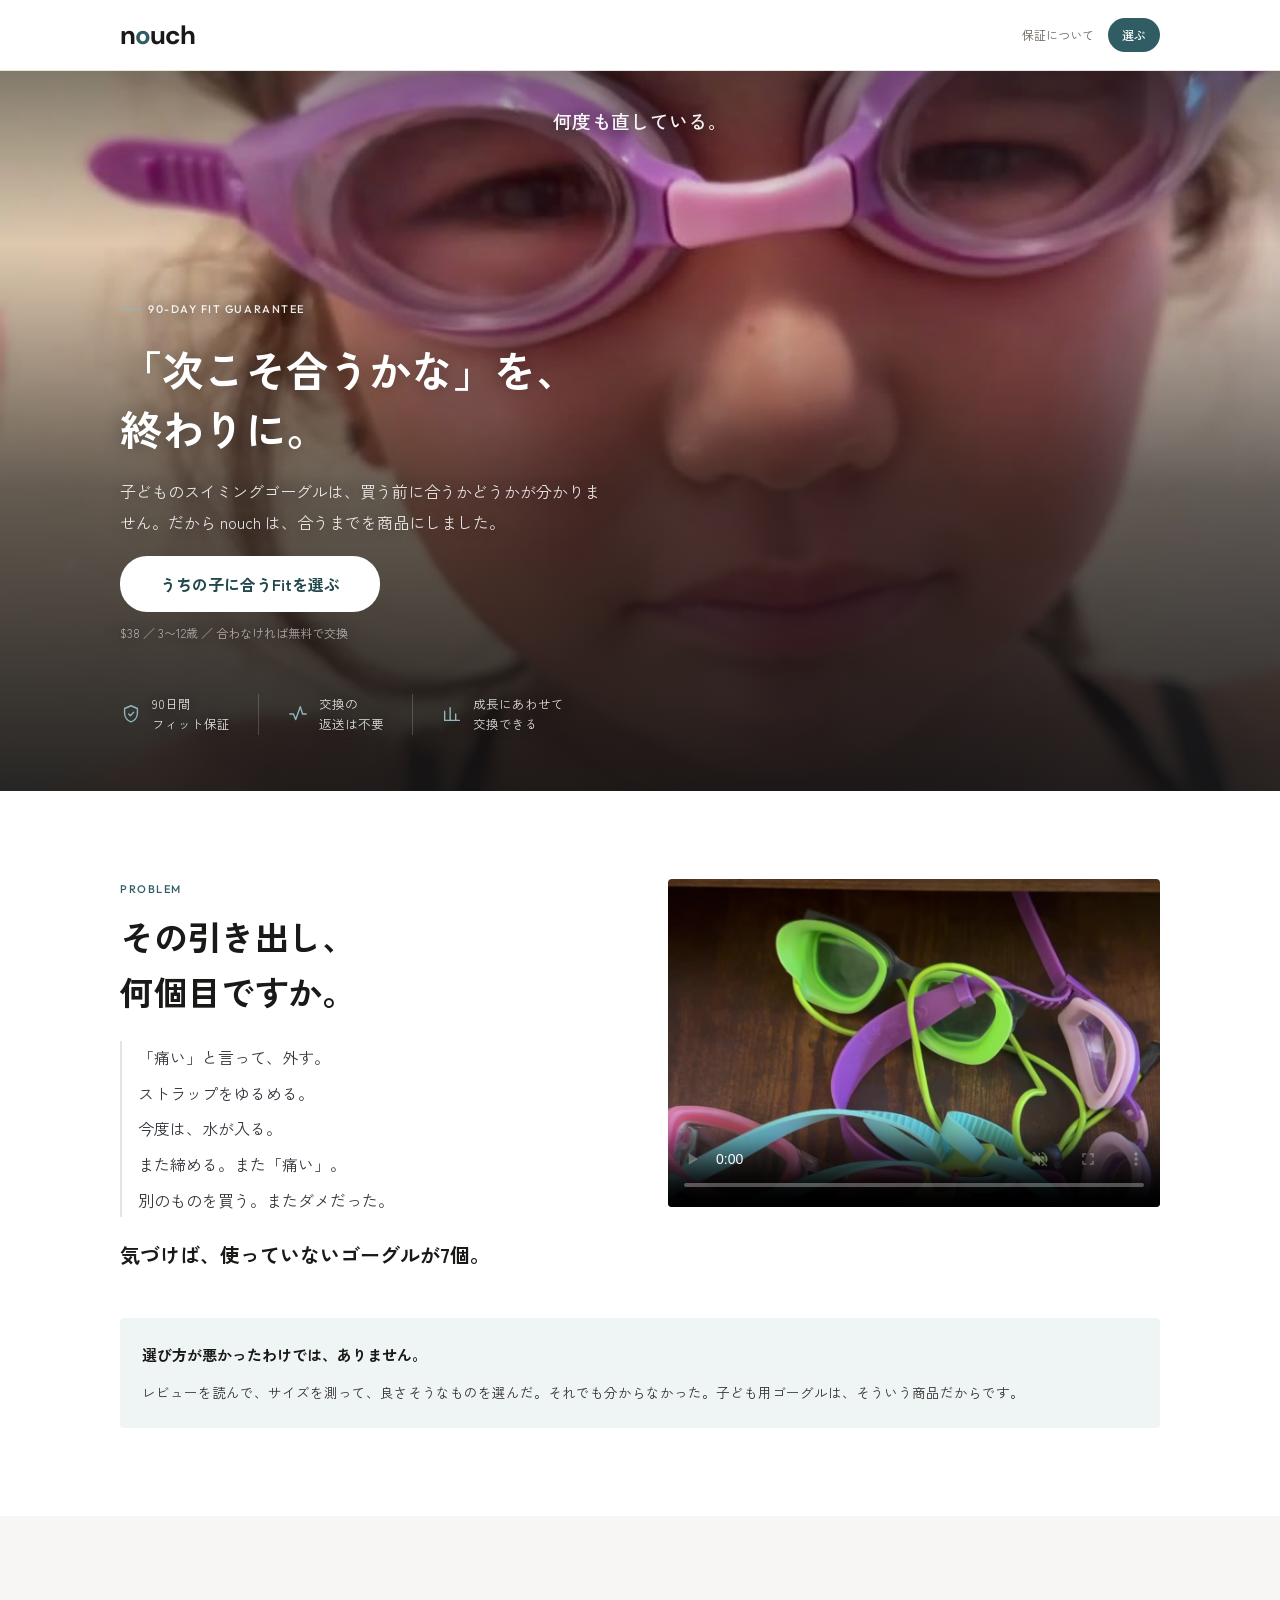
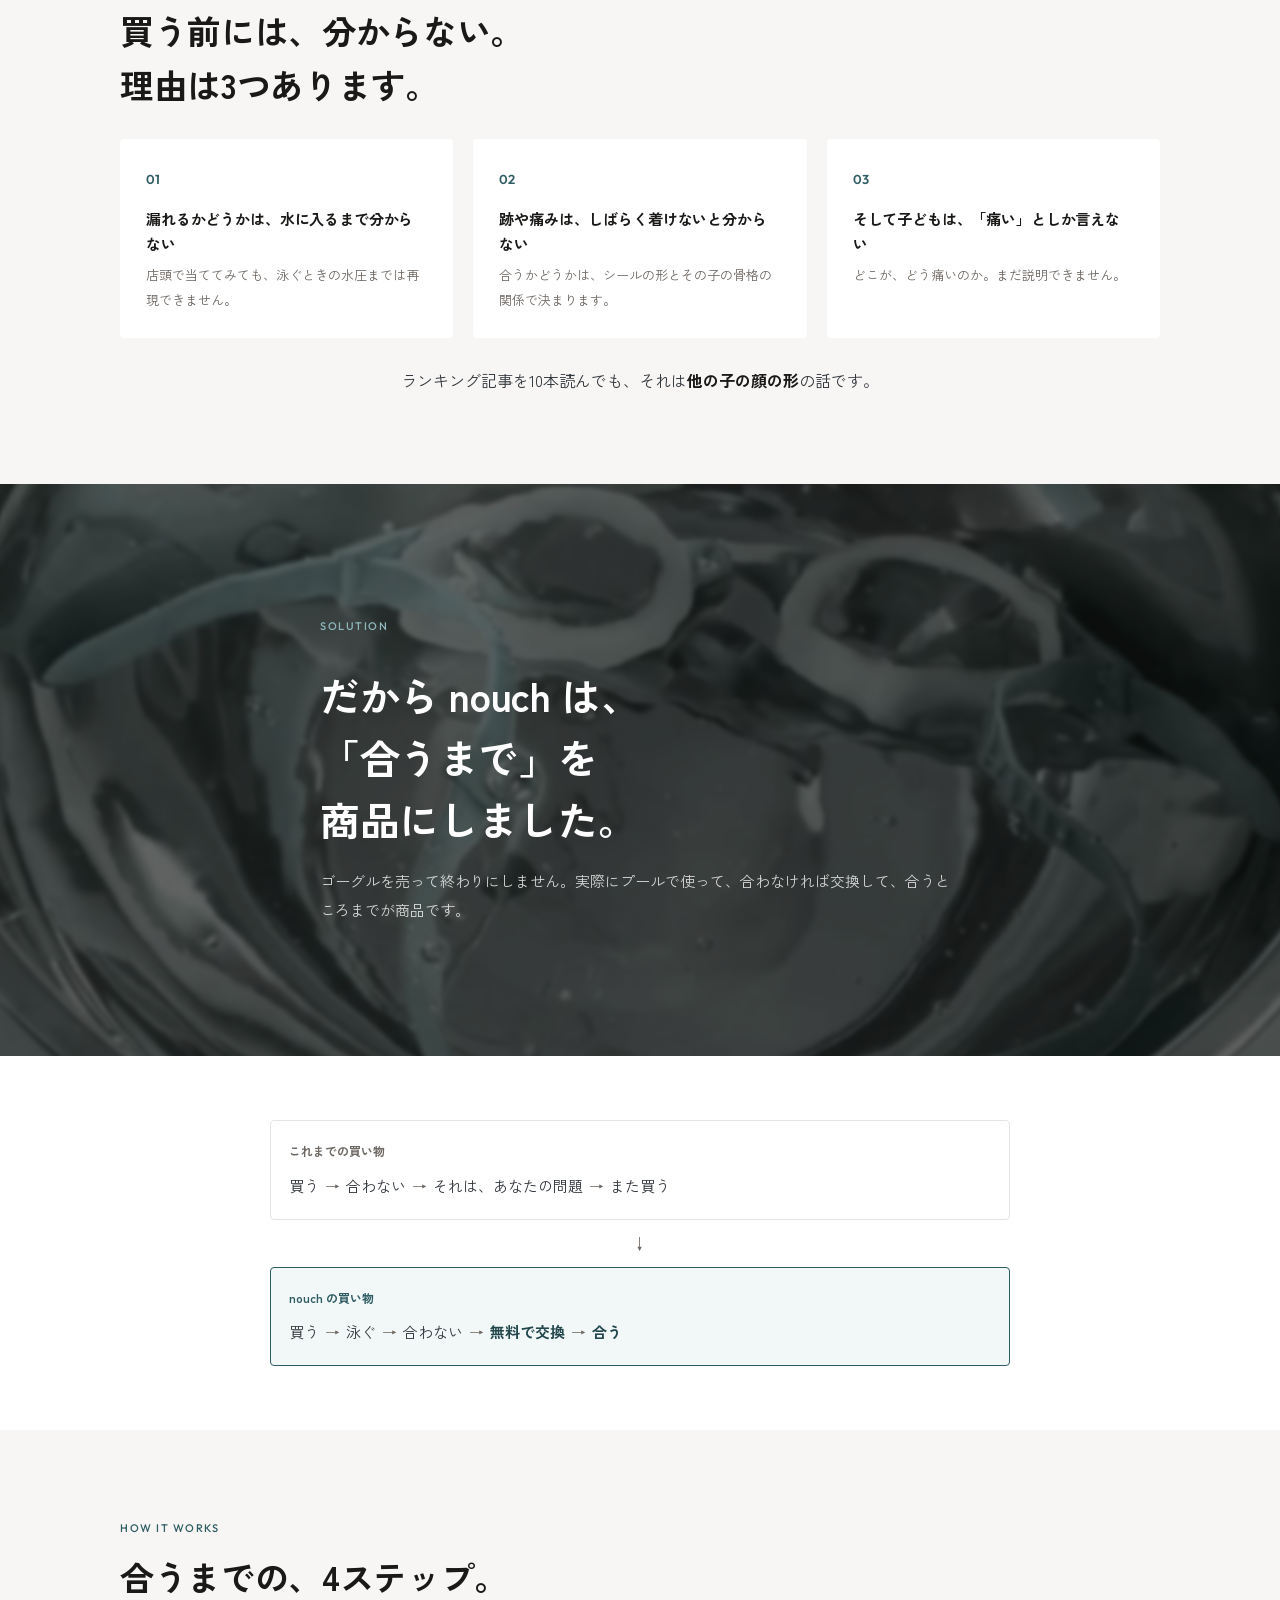
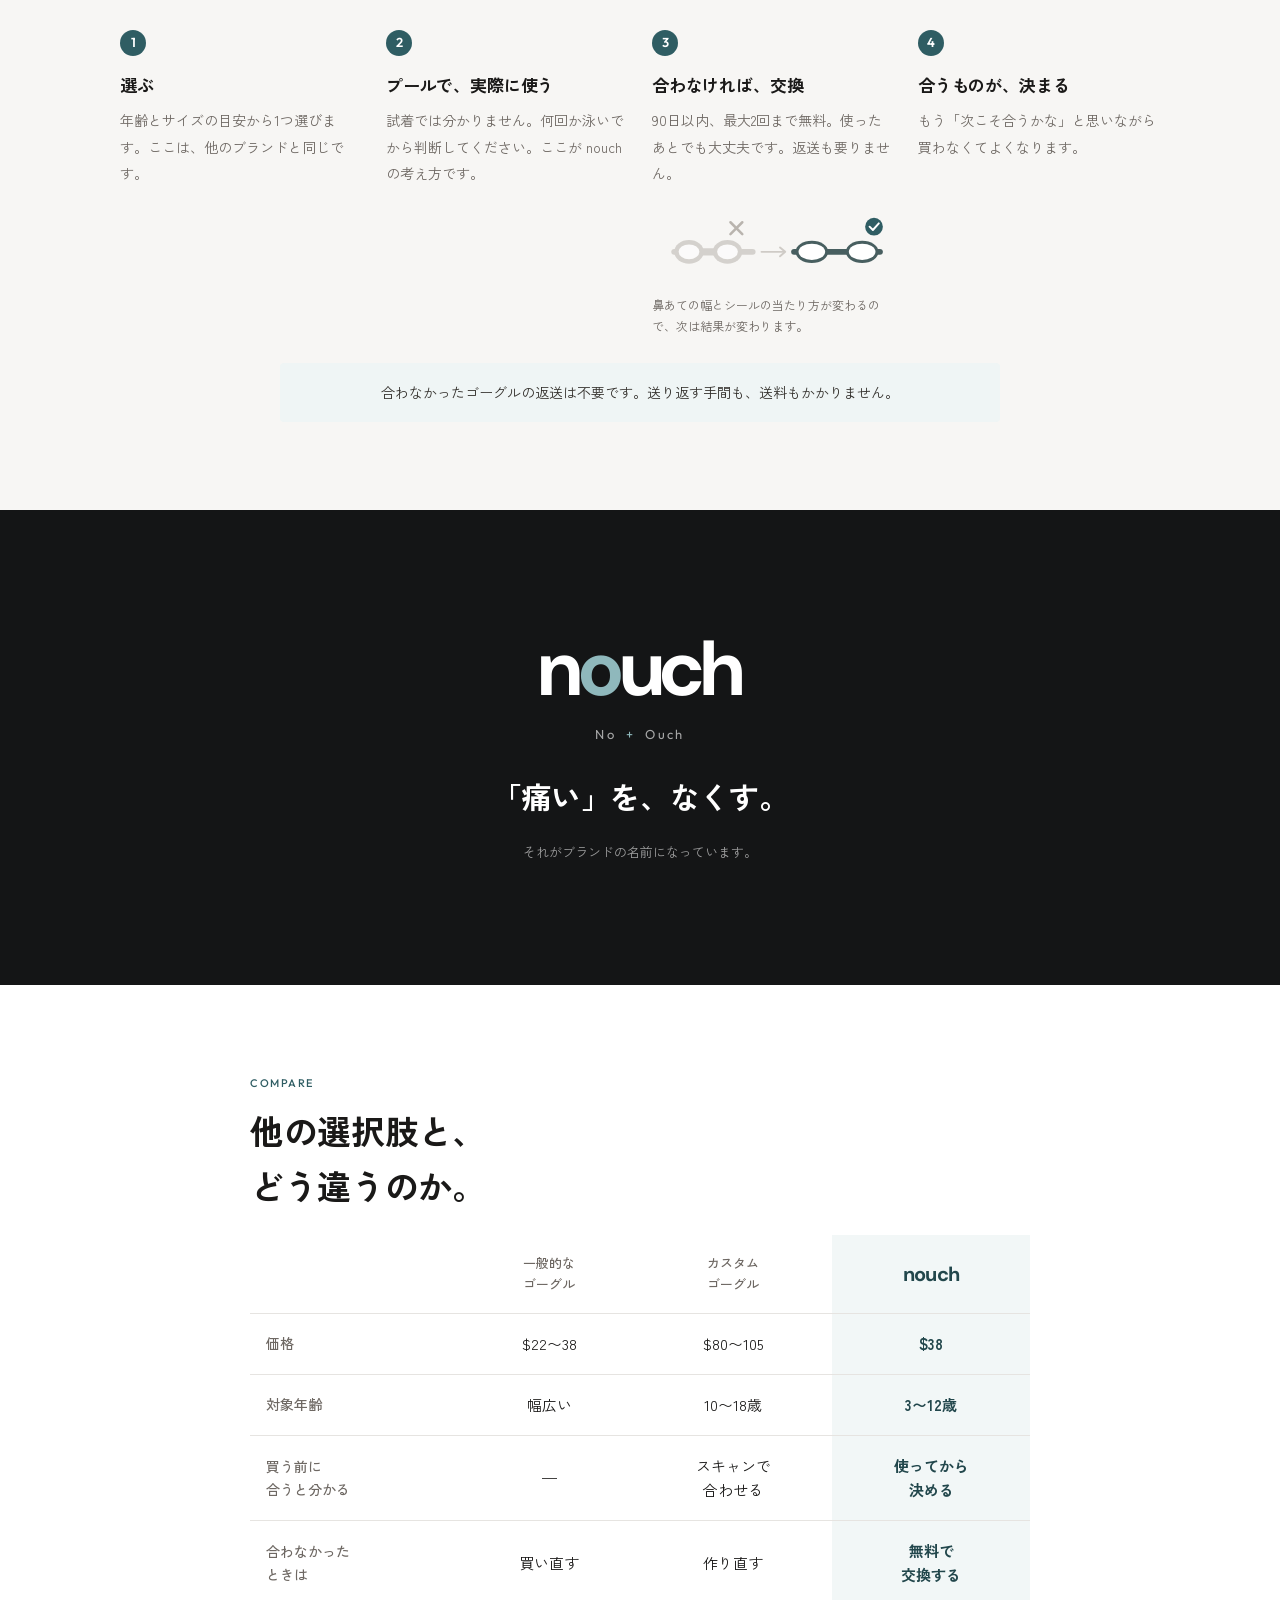
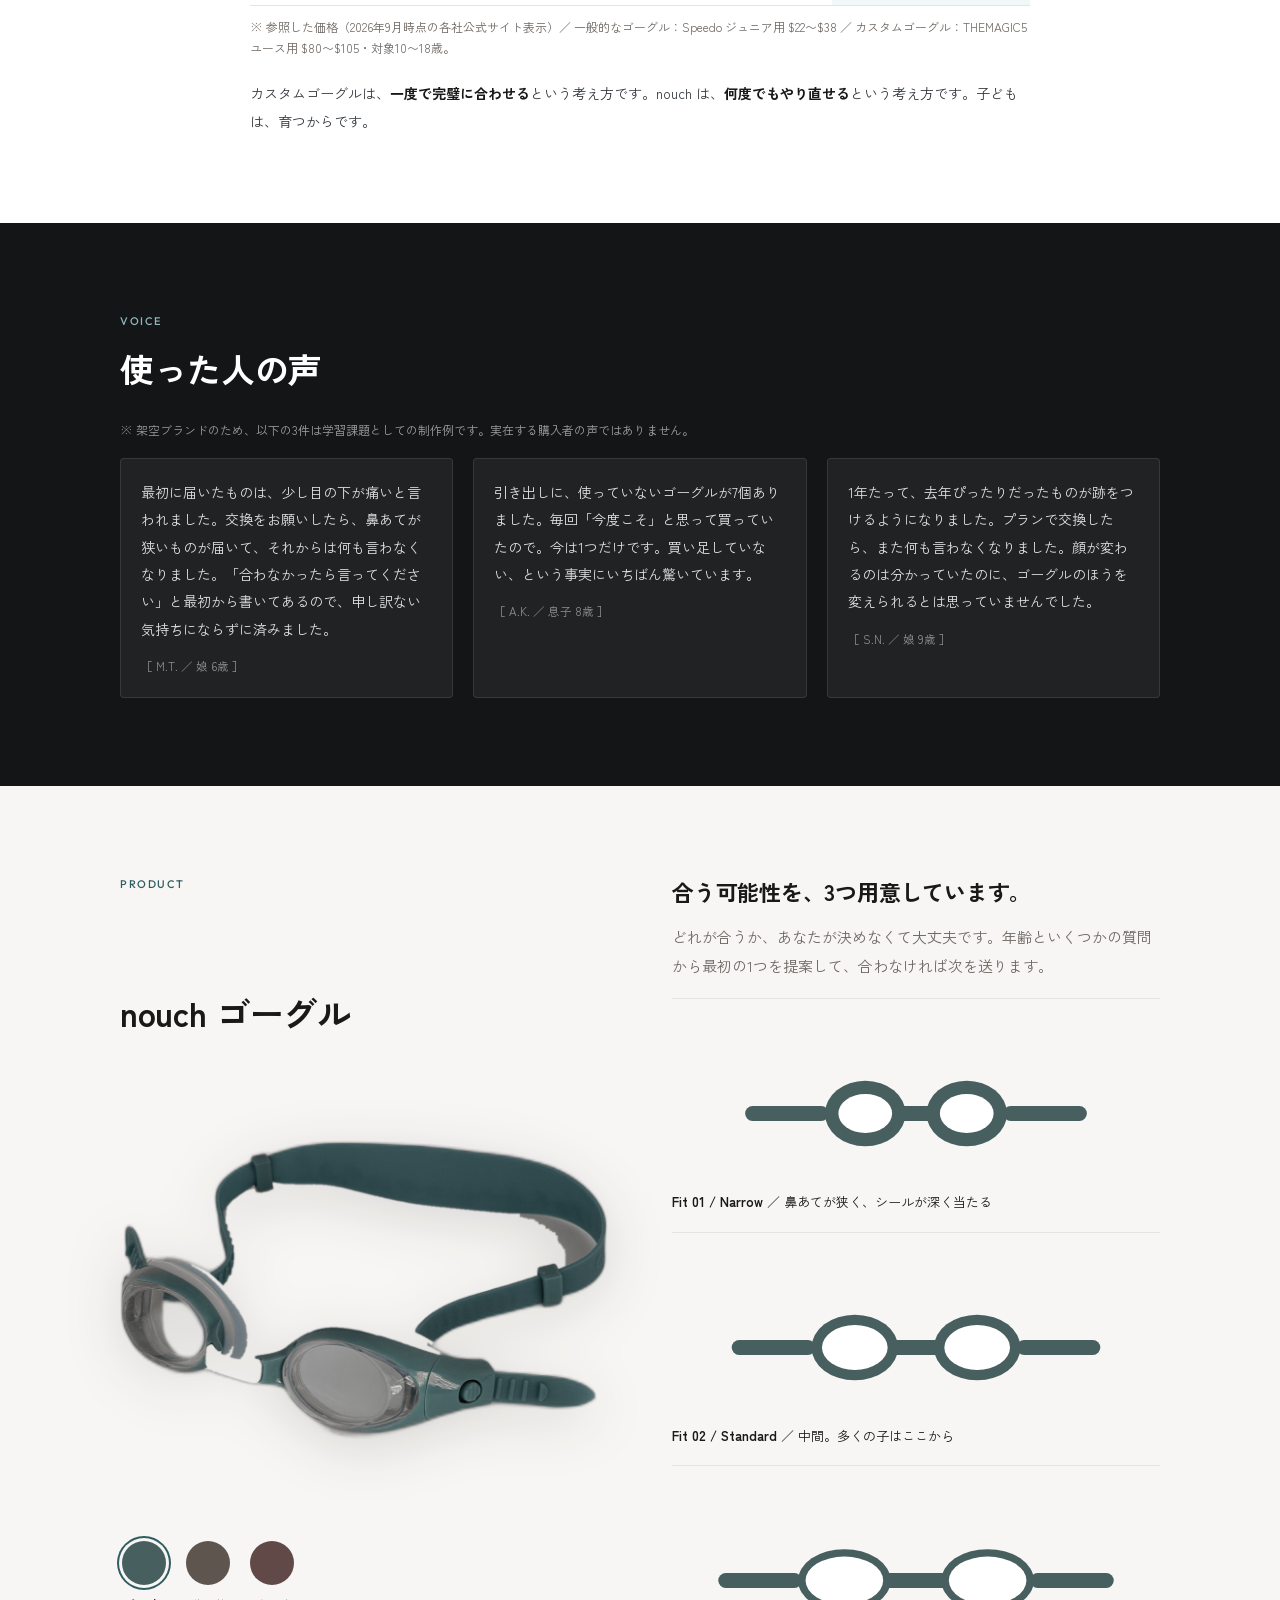
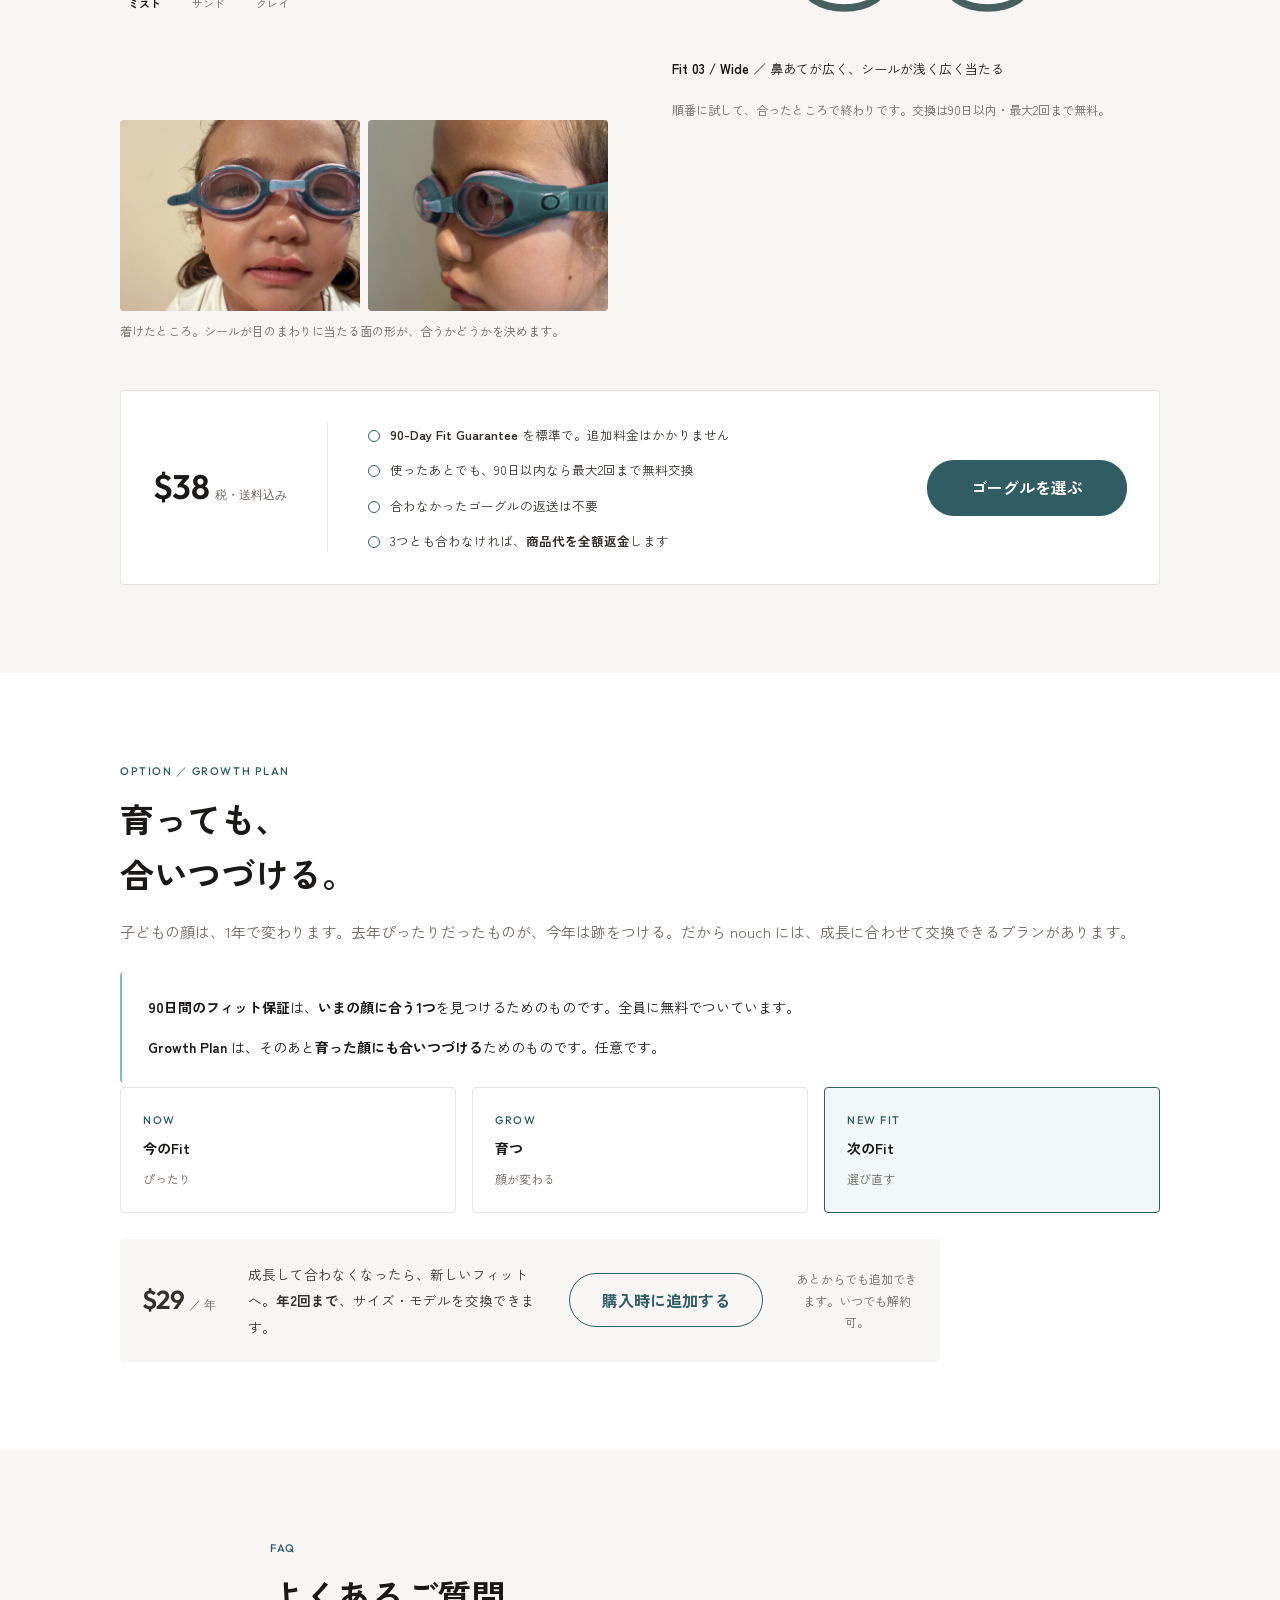
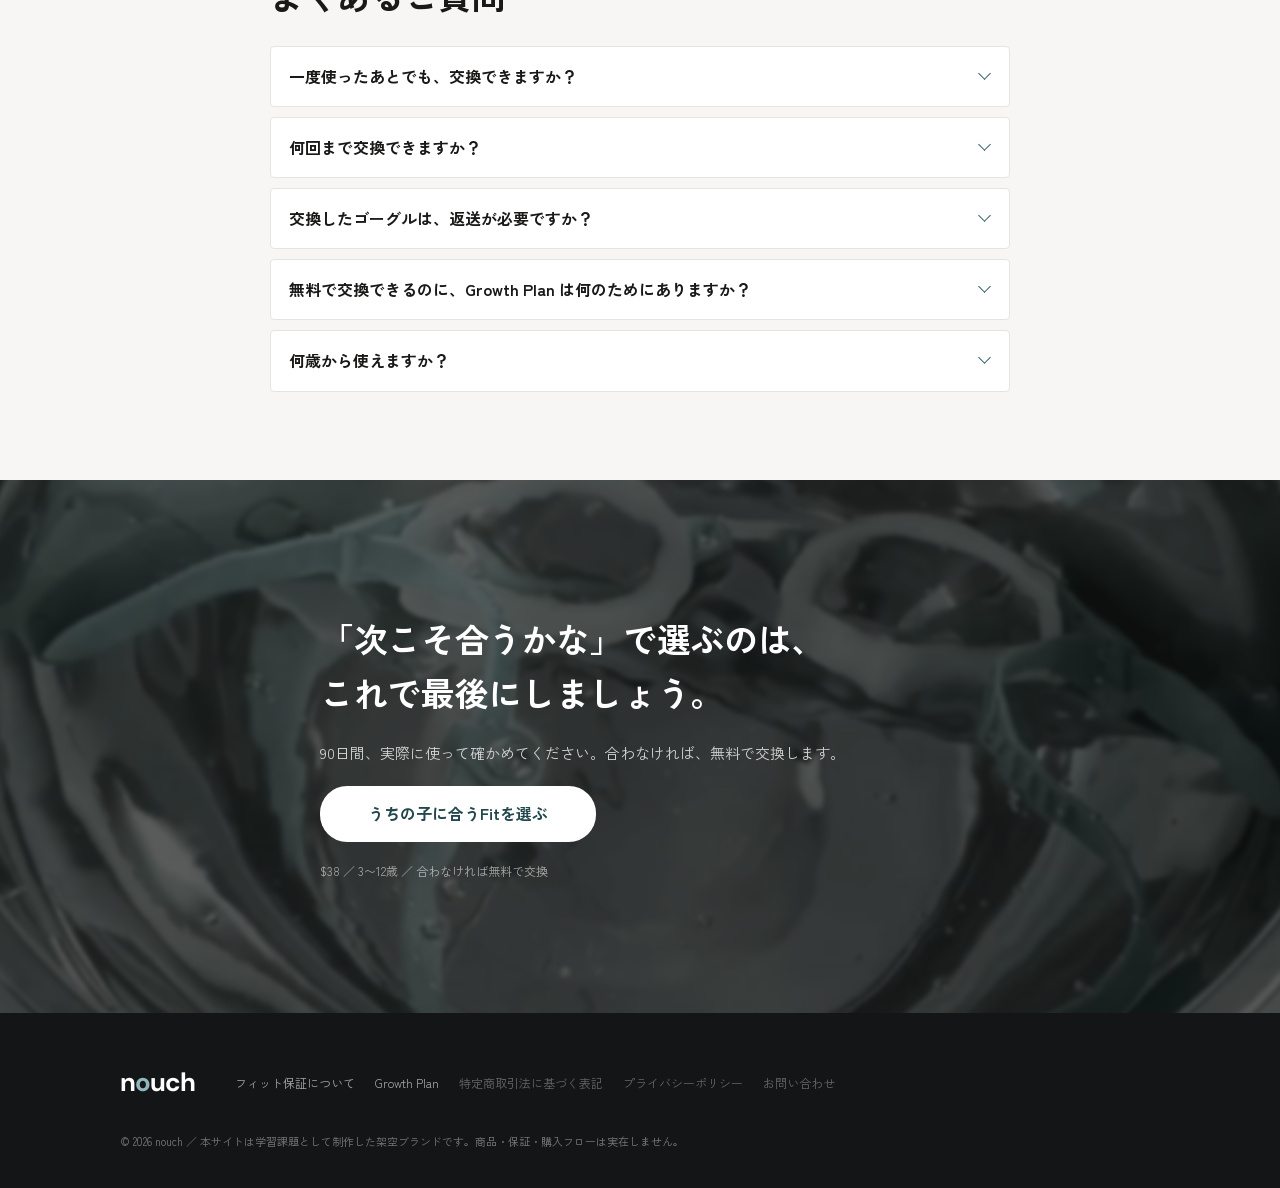
==== commit 763f40af: "Add files via upload" ====
--- a/index.html
+++ b/index.html
@@ -80,24 +80,21 @@
         <p class="note note--light">$38 ／ 3〜12歳 ／ 合わなければ無料で交換</p>
       </div>
     </div>
-  </div>
-</section>
-
-<!-- ============ trust bar ============ -->
-<section class="trust">
-  <div class="wrap trust__in">
-    <div class="trust__item">
-      <svg viewBox="0 0 24 24" aria-hidden="true"><path d="M12 3l7 3v5c0 4.4-2.9 8.3-7 9.5C7.9 19.3 5 15.4 5 11V6l7-3z"/><path d="M9.5 12l1.8 1.8 3.6-3.6"/></svg>
-      <p>90日間<br>フィット保証</p>
-    </div>
-    <div class="trust__item">
-      <svg viewBox="0 0 24 24" aria-hidden="true"><path d="M3 12h4l2.5 6 5-14L17 12h4"/></svg>
-      <p>交換の<br>返送は不要</p>
-    </div>
-    <div class="trust__item">
-      <svg viewBox="0 0 24 24" aria-hidden="true"><path d="M4 19V9M10 19V5M16 19v-7M4 19h16"/></svg>
-      <p>成長にあわせて<br>交換できる</p>
-    </div>
+
+    <ul class="fvtrust">
+      <li>
+        <svg viewBox="0 0 24 24" aria-hidden="true"><path d="M12 3l7 3v5c0 4.4-2.9 8.3-7 9.5C7.9 19.3 5 15.4 5 11V6l7-3z"/><path d="M9.5 12l1.8 1.8 3.6-3.6"/></svg>
+        <p>90日間<br>フィット保証</p>
+      </li>
+      <li>
+        <svg viewBox="0 0 24 24" aria-hidden="true"><path d="M3 12h4l2.5 6 5-14L17 12h4"/></svg>
+        <p>交換の<br>返送は不要</p>
+      </li>
+      <li>
+        <svg viewBox="0 0 24 24" aria-hidden="true"><path d="M4 19V9M10 19V5M16 19v-7M4 19h16"/></svg>
+        <p>成長にあわせて<br>交換できる</p>
+      </li>
+    </ul>
   </div>
 </section>
 
--- a/style.css
+++ b/style.css
@@ -141,18 +141,19 @@
 .fv__bg--still{opacity:0;object-position:center 50%;transition:opacity .9s ease}
 .fv.is-still .fv__bg--still{opacity:1}
 .fv__cap{
-  position:absolute;top:0;right:0;z-index:2;
-  padding:14px var(--pad);
-  font-size:12px;line-height:1.7;color:rgba(255,255,255,.82);
-  text-shadow:0 1px 12px rgba(0,0,0,.6);
+  position:absolute;top:0;left:0;right:0;z-index:2;
+  padding:22px var(--pad);text-align:center;
+  font-size:15px;font-weight:500;line-height:1.7;
+  letter-spacing:.02em;color:rgba(255,255,255,.95);
+  text-shadow:0 1px 16px rgba(0,0,0,.7);
   transition:opacity .45s ease;
 }
 .fv__cap.is-out{opacity:0}
 .fv__scrim{
   position:absolute;inset:0;pointer-events:none;
   background:linear-gradient(to bottom,
-    rgba(20,21,22,.30) 0%,
-    rgba(20,21,22,0)   26%,
+    rgba(20,21,22,.46) 0%,
+    rgba(20,21,22,0)   24%,
     rgba(20,21,22,.12) 44%,
     rgba(20,21,22,.74) 72%,
     rgba(20,21,22,.93) 100%);
@@ -167,6 +168,26 @@
 .fv__lead{font-size:14.5px;line-height:1.95;color:rgba(255,255,255,.86);text-wrap:pretty;text-shadow:0 1px 14px rgba(0,0,0,.34)}
 .fv__cta{display:flex;flex-direction:column;gap:10px;order:3}
 .fv__cta .note{text-align:left;text-shadow:0 1px 12px rgba(0,0,0,.4)}
+
+.fvtrust{
+  display:grid;grid-template-columns:repeat(3,1fr);
+  margin-top:24px;padding-top:18px;
+  border-top:1px solid rgba(255,255,255,.22);
+}
+.fvtrust li{
+  display:flex;flex-direction:column;align-items:center;justify-content:flex-start;
+  gap:7px;padding-inline:4px;text-align:center;
+}
+.fvtrust li + li{border-left:1px solid rgba(255,255,255,.16)}
+.fvtrust svg{
+  width:20px;height:20px;fill:none;
+  stroke:var(--accent-light);stroke-width:1.5;
+  stroke-linecap:round;stroke-linejoin:round;
+}
+.fvtrust p{
+  font-size:11px;line-height:1.65;color:rgba(255,255,255,.84);
+  text-shadow:0 1px 10px rgba(0,0,0,.5);
+}
 .eyebrow--on-media{color:rgba(255,255,255,.9);text-shadow:0 1px 14px rgba(0,0,0,.6)}
 .eyebrow--on-media .eyebrow__rule{background:var(--accent-light)}
 
@@ -483,14 +504,14 @@
   .logo{font-size:26px}
 
   /* FV : full-bleed hero */
-  .fv{height:auto;min-height:0;max-height:none;aspect-ratio:16/9;max-block-size:680px}
+  .fv{width:100%;height:clamp(560px,62vw,720px);min-height:0;max-height:none}
   .fv__bg{object-position:center 32%}
   .fv__bg--still{object-position:center 96%}
-  .fv__cap{padding:20px calc((100vw - var(--wrap))/2 + var(--pad));font-size:12.5px}
+  .fv__cap{padding:34px var(--pad);font-size:19px}
   .fv__scrim{
     background:linear-gradient(to bottom,
-      rgba(20,21,22,.28) 0%,
-      rgba(20,21,22,0)   26%,
+      rgba(20,21,22,.46) 0%,
+      rgba(20,21,22,0)   24%,
       rgba(20,21,22,.60) 58%,
       rgba(20,21,22,.90) 100%);
   }
@@ -503,6 +524,14 @@
   .fv__h1{font-size:38px;line-height:1.42}
   .fv__lead{font-size:16px;max-width:480px}
   .fv__cta{order:3;align-items:flex-start}
+  .fvtrust{
+    grid-template-columns:repeat(3,auto);justify-content:start;
+    margin-top:30px;padding-top:20px;border-top:0;
+  }
+  .fvtrust li{flex-direction:row;align-items:center;gap:10px;padding-inline:0;text-align:left}
+  .fvtrust li + li{border-left:0;margin-left:28px;padding-left:28px;border-left:1px solid rgba(255,255,255,.18)}
+  .fvtrust svg{width:22px;height:22px;flex:0 0 auto}
+  .fvtrust p{font-size:12.5px}
   .btn--lg{padding-inline:40px}
 
   .trust__in{max-width:var(--wrap)}
